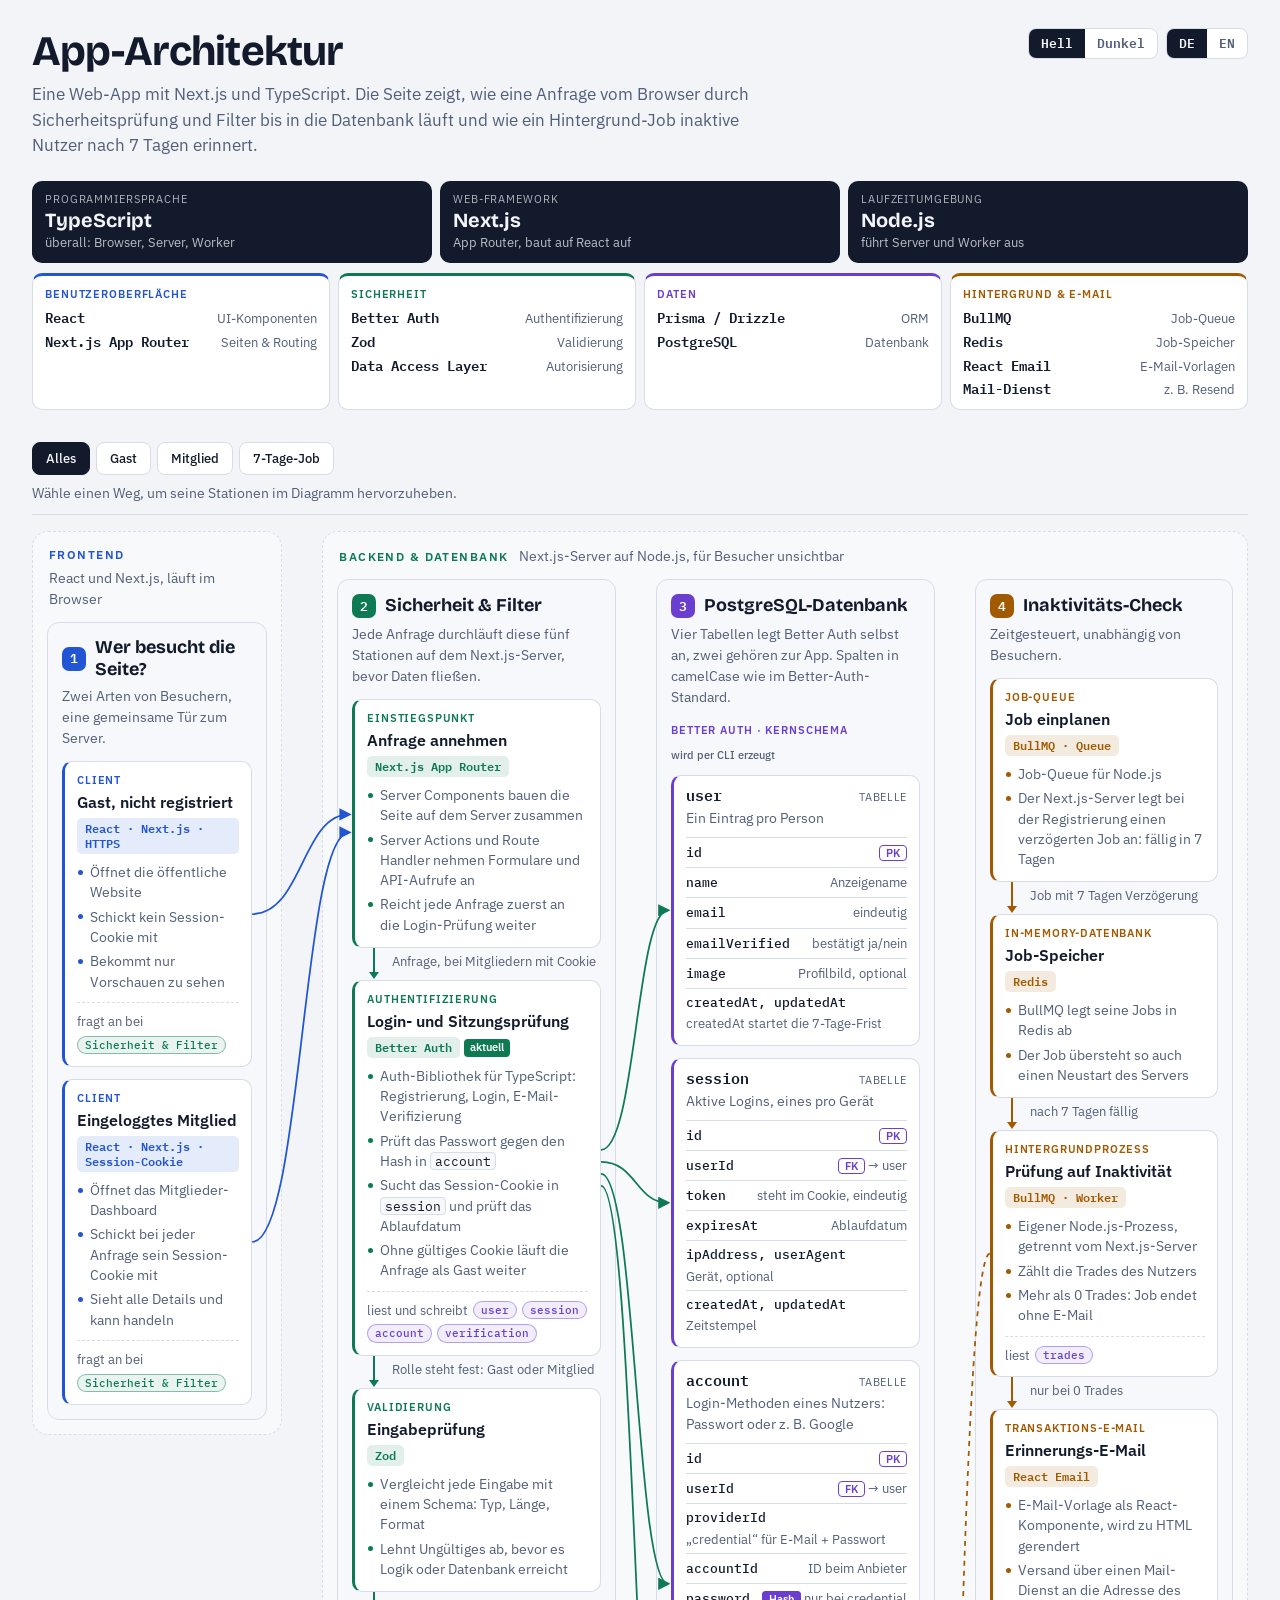
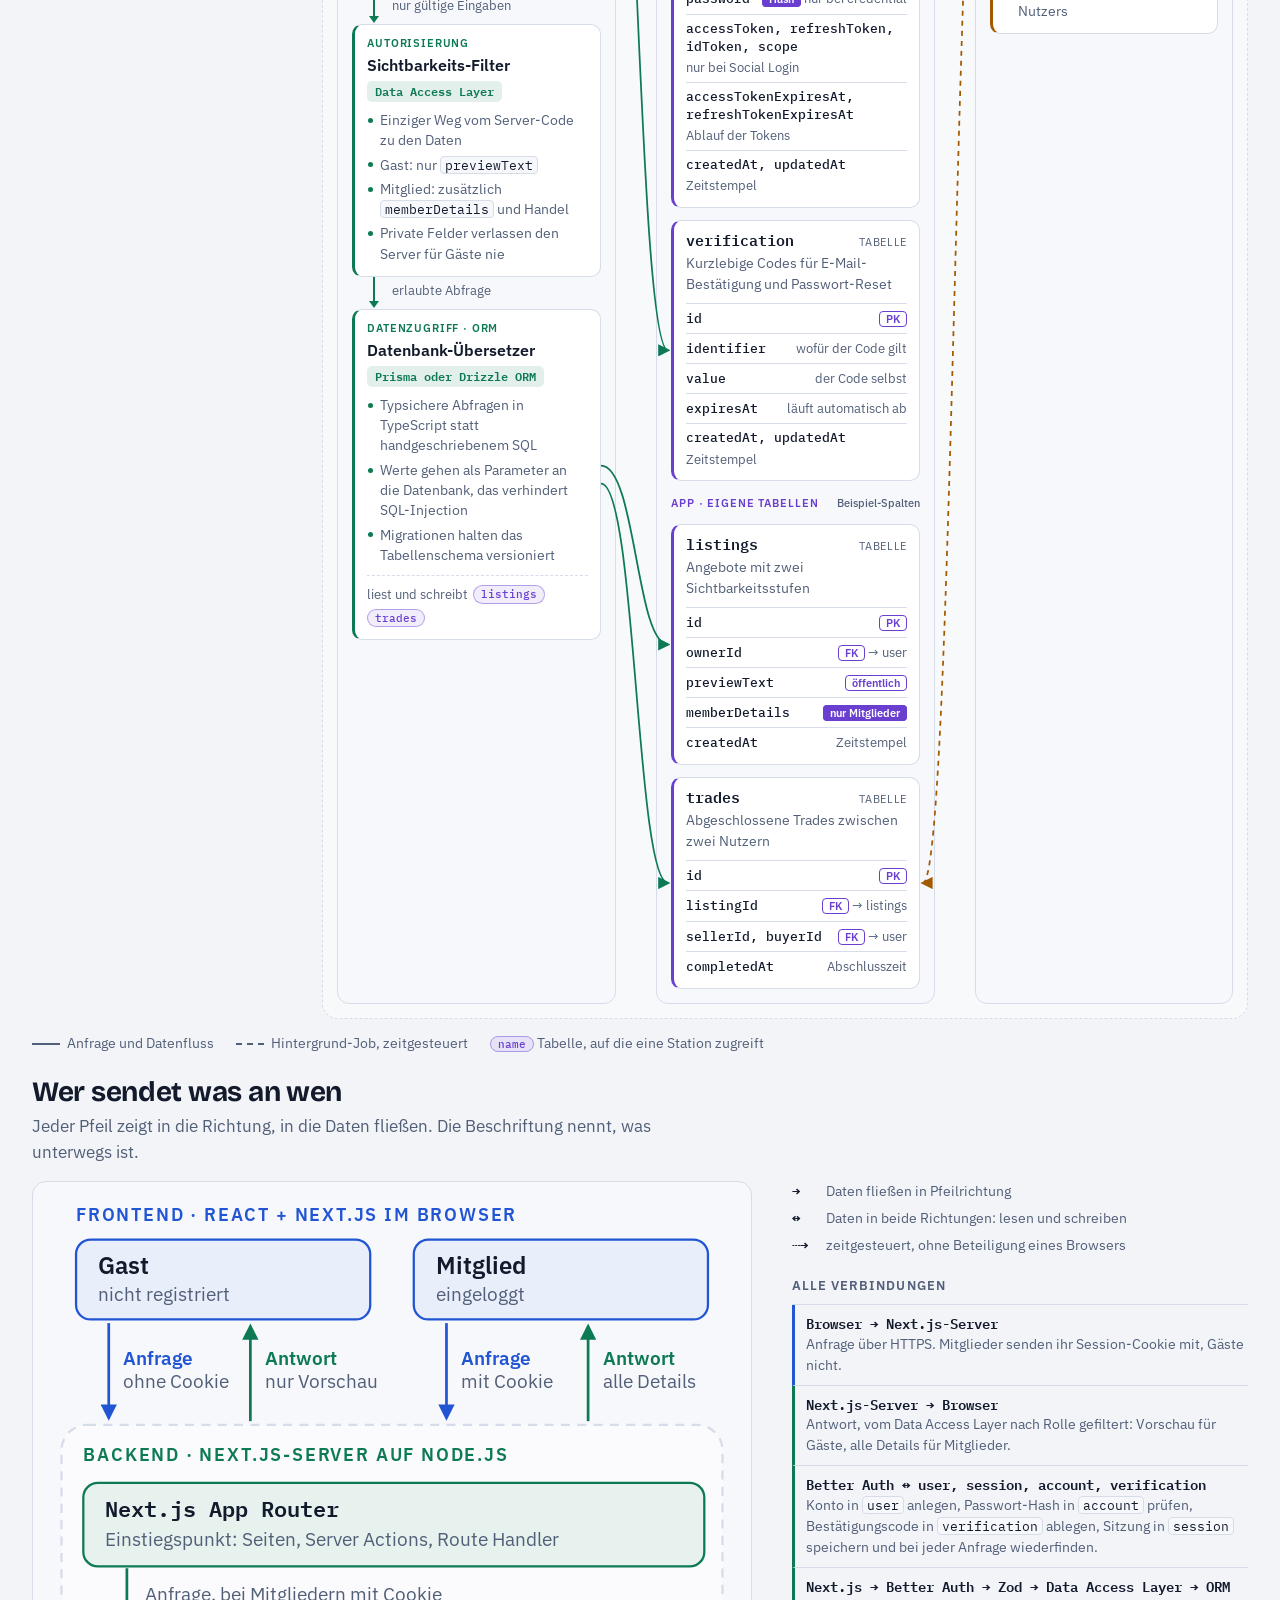
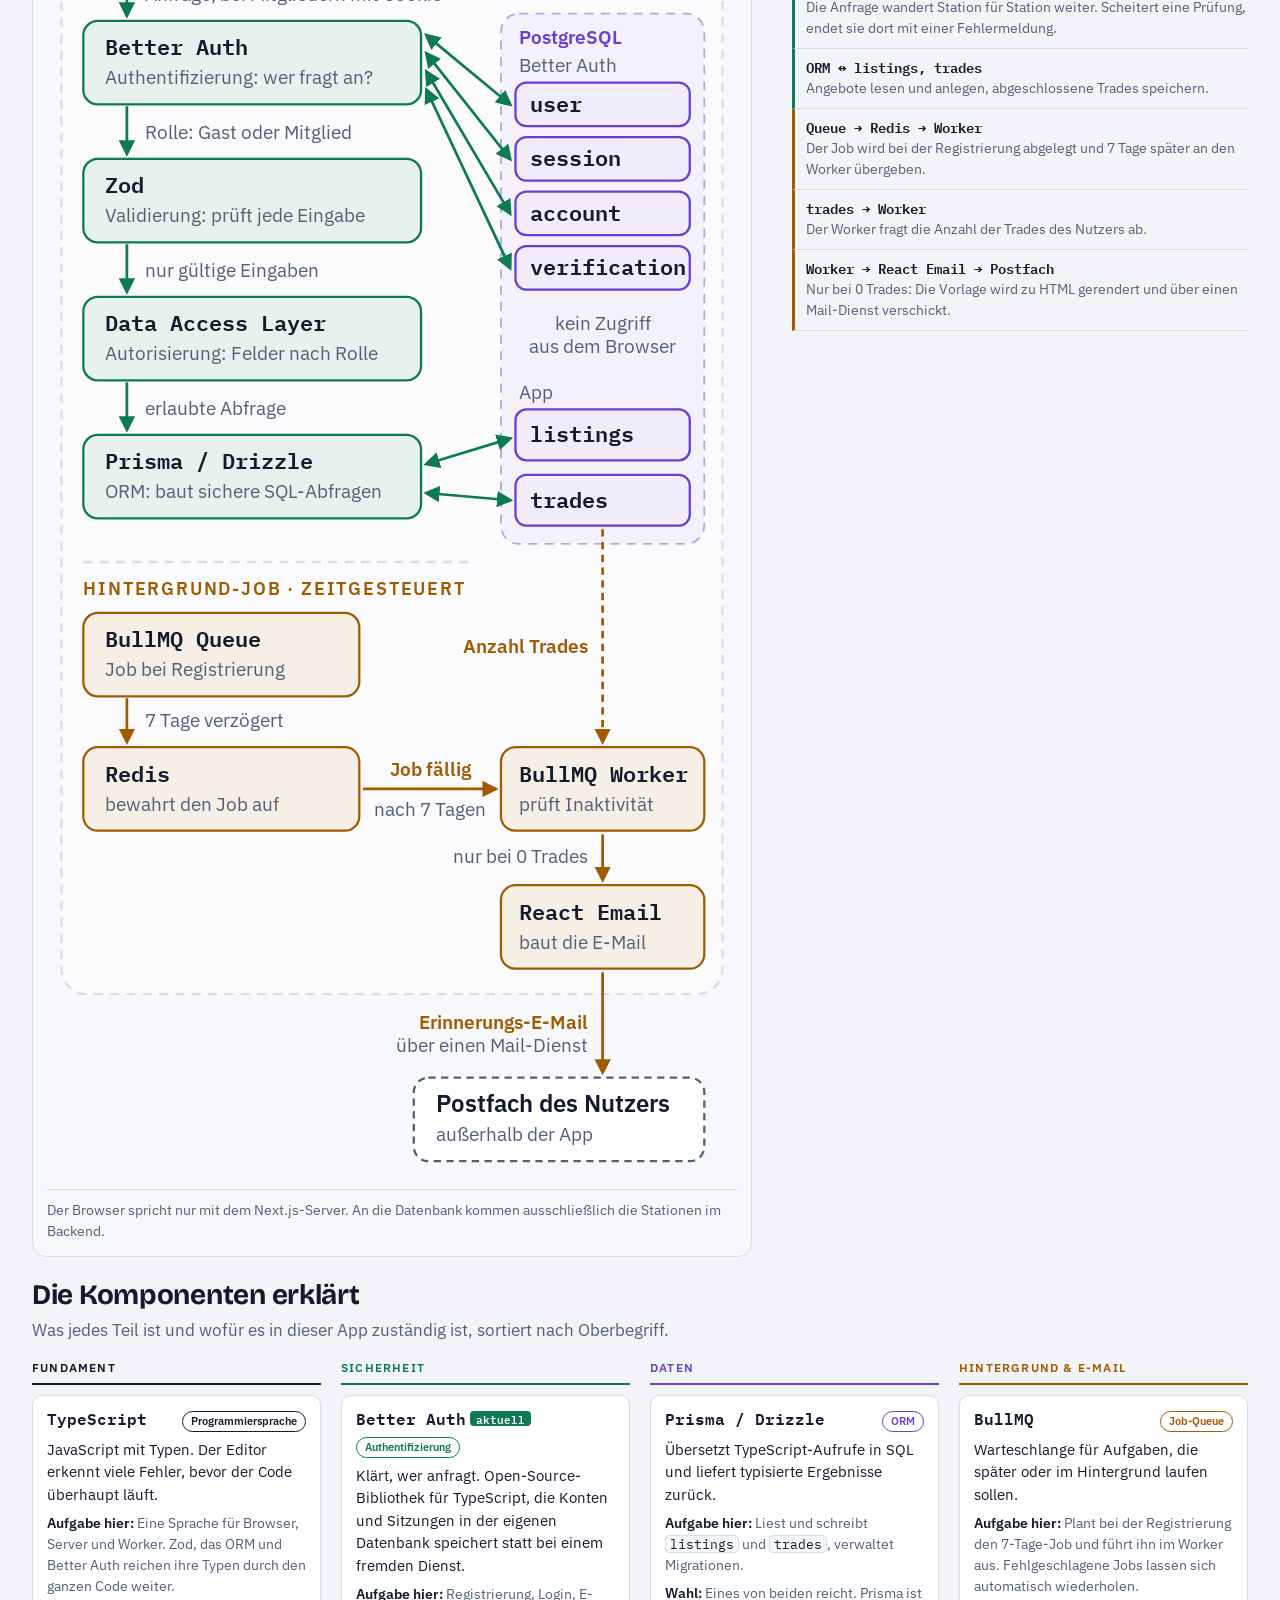
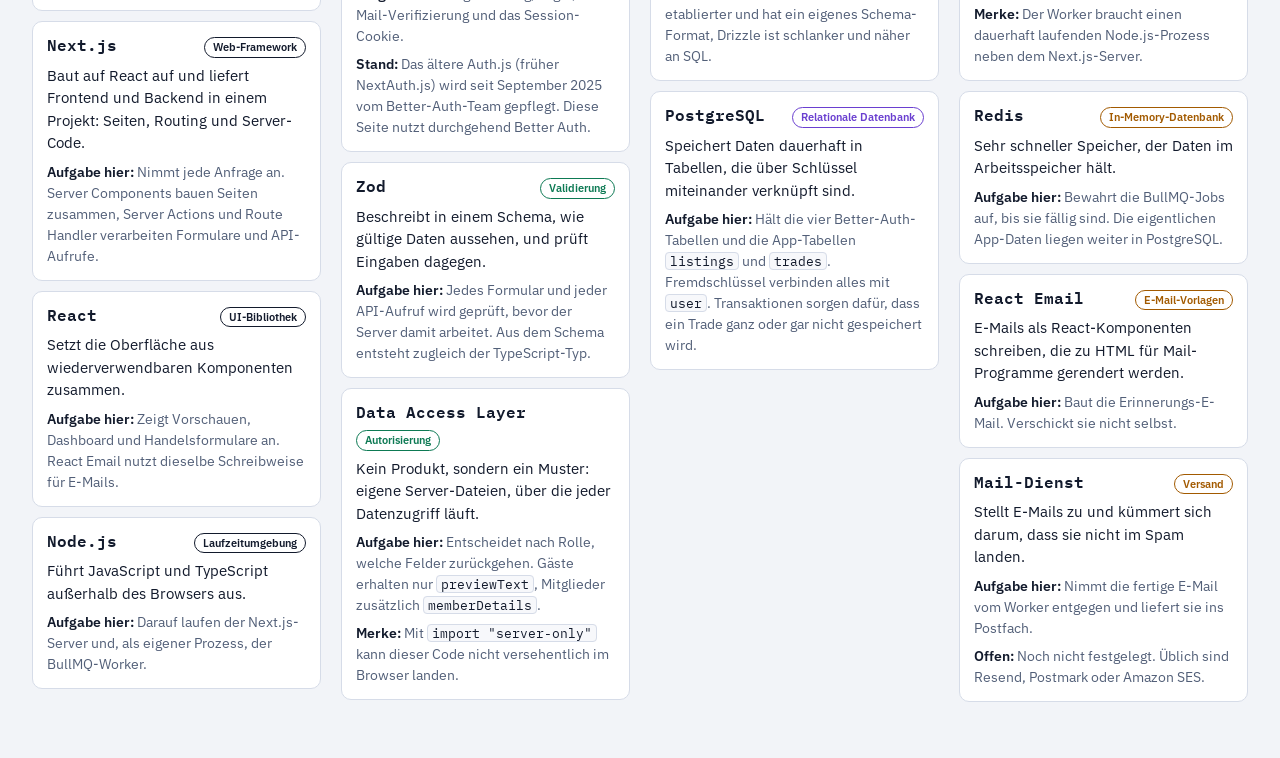
==== Praesentation/index.html @ 428071bf "chore(praesentation): rename folder Präsentation → Praesentation (ASCII path), update references Co-" ====
<!DOCTYPE html>
<html lang="de">
<head>
<meta charset="utf-8">
<meta name="viewport" content="width=device-width, initial-scale=1">
<title>App-Architektur – Frontend, Backend &amp; Datenbank</title>
<link rel="preconnect" href="https://fonts.googleapis.com">
<link href="https://fonts.googleapis.com/css2?family=Bricolage+Grotesque:opsz,wght@12..96,600..800&amp;family=IBM+Plex+Mono:wght@400;500;600&amp;family=IBM+Plex+Sans:wght@400;500;600&amp;display=swap" rel="stylesheet">
<link rel="stylesheet" href="style.css">
<script>try{var t=localStorage.getItem("arch-theme");if(t==="light"||t==="dark")document.documentElement.setAttribute("data-theme",t)}catch(e){}</script>
</head>
<body>
<div class="page">

<header>
  <div class="tools">
    <div class="seg-sm theme" role="group" aria-label="Farbschema"><button type="button" data-t="light" aria-pressed="false">Hell</button><button type="button" data-t="dark" aria-pressed="false">Dunkel</button></div>
    <div class="seg-sm lang" role="group" aria-label="Sprache / Language"><button type="button" id="l-de" data-l="de" aria-pressed="true">DE</button><button type="button" id="l-en" data-l="en" aria-pressed="false">EN</button></div>
  </div>
  <h1>App-Architektur</h1>
  <p>Eine Web-App mit Next.js und TypeScript. Die Seite zeigt, wie eine Anfrage vom Browser durch Sicherheitsprüfung und Filter bis in die Datenbank läuft und wie ein Hintergrund-Job inaktive Nutzer nach 7 Tagen erinnert.</p>
</header>

<div class="stackbar">
<div class="base" aria-label="Fundament">
  <div class="base-item"><span>Programmiersprache</span><b>TypeScript</b><em>überall: Browser, Server, Worker</em></div>
  <div class="base-item"><span>Web-Framework</span><b>Next.js</b><em>App Router, baut auf React auf</em></div>
  <div class="base-item"><span>Laufzeitumgebung</span><b>Node.js</b><em>führt Server und Worker aus</em></div>
</div>

<div class="groups" aria-label="Tech-Stack nach Oberbegriffen">
  <div class="grp" style="--c:var(--s1)"><h4>Benutzeroberfläche</h4><ul><li><b>React</b><span>UI-Komponenten</span></li><li><b>Next.js App Router</b><span>Seiten &amp; Routing</span></li></ul></div>
  <div class="grp" style="--c:var(--s2)"><h4>Sicherheit</h4><ul><li><b>Better Auth</b><span>Authentifizierung</span></li><li><b>Zod</b><span>Validierung</span></li><li><b>Data Access Layer</b><span>Autorisierung</span></li></ul></div>
  <div class="grp" style="--c:var(--s3)"><h4>Daten</h4><ul><li><b>Prisma / Drizzle</b><span>ORM</span></li><li><b>PostgreSQL</b><span>Datenbank</span></li></ul></div>
  <div class="grp" style="--c:var(--s4)"><h4>Hintergrund &amp; E-Mail</h4><ul><li><b>BullMQ</b><span>Job-Queue</span></li><li><b>Redis</b><span>Job-Speicher</span></li><li><b>React Email</b><span>E-Mail-Vorlagen</span></li><li><b>Mail-Dienst</b><span>z.&nbsp;B. Resend</span></li></ul></div>
</div>
</div>

<section>
  <div class="pathbar">
    <div class="seg" role="group" aria-label="Weg im Diagramm hervorheben">
      <button type="button" id="p-all" data-p="" aria-pressed="true">Alles</button>
      <button type="button" id="p-guest" data-p="guest" aria-pressed="false">Gast</button>
      <button type="button" id="p-member" data-p="member" aria-pressed="false">Mitglied</button>
      <button type="button" id="p-job" data-p="job" aria-pressed="false">7-Tage-Job</button>
    </div>
    <p class="caption" id="caption" aria-live="polite">Wähle einen Weg, um seine Stationen im Diagramm hervorzuheben.</p>
  </div>

  <div class="wrap" id="wrap">
    <svg id="wires" aria-hidden="true">
      <defs>
        <marker id="m1" viewBox="0 0 10 10" refX="8" refY="5" markerWidth="7" markerHeight="7" orient="auto"><path d="M0,0 L10,5 L0,10 z" style="fill:var(--s1)"/></marker>
        <marker id="m2" viewBox="0 0 10 10" refX="8" refY="5" markerWidth="7" markerHeight="7" orient="auto"><path d="M0,0 L10,5 L0,10 z" style="fill:var(--s2)"/></marker>
        <marker id="m4" viewBox="0 0 10 10" refX="8" refY="5" markerWidth="7" markerHeight="7" orient="auto"><path d="M0,0 L10,5 L0,10 z" style="fill:var(--s4)"/></marker>
      </defs>
    </svg>

    <div class="layers">
      <!-- FRONTEND -->
      <section class="layer">
        <div class="layer-title"><b style="color:var(--s1)">Frontend</b><span>React und Next.js, läuft im Browser</span></div>
        <div class="col" style="--c:var(--s1)">
          <h2><span class="num">1</span>Wer besucht die Seite?</h2>
          <p class="col-sub">Zwei Arten von Besuchern, eine gemeinsame Tür zum Server.</p>
          <div class="alt">
            <article class="node" id="guest" data-paths="guest">
              <span class="kat">Client</span>
              <div class="node-head"><span class="step"></span><h3>Gast, nicht registriert</h3></div>
              <span class="tech">React · Next.js · HTTPS</span>
              <ul>
                <li>Öffnet die öffentliche Website</li>
                <li>Schickt kein Session-Cookie mit</li>
                <li>Bekommt nur Vorschauen zu sehen</li>
              </ul>
              <div class="io">fragt an bei <span class="chip to2">Sicherheit &amp; Filter</span></div>
            </article>
            <article class="node" id="member" data-paths="member">
              <span class="kat">Client</span>
              <div class="node-head"><span class="step"></span><h3>Eingeloggtes Mitglied</h3></div>
              <span class="tech">React · Next.js · Session-Cookie</span>
              <ul>
                <li>Öffnet das Mitglieder-Dashboard</li>
                <li>Schickt bei jeder Anfrage sein Session-Cookie mit</li>
                <li>Sieht alle Details und kann handeln</li>
              </ul>
              <div class="io">fragt an bei <span class="chip to2">Sicherheit &amp; Filter</span></div>
            </article>
          </div>
        </div>
      </section>

      <div class="hop stage-hop" style="--c:var(--s1)" data-paths="guest member">HTTPS-Anfrage an den Next.js-Server. Mitglieder senden ihr Session-Cookie mit.</div>

      <!-- BACKEND -->
      <section class="layer">
        <div class="layer-title"><b style="color:var(--s2)">Backend &amp; Datenbank</b><span>Next.js-Server auf Node.js, für Besucher unsichtbar</span></div>
        <div class="be-cols">

          <div class="col" style="--c:var(--s2)">
            <h2><span class="num">2</span>Sicherheit &amp; Filter</h2>
            <p class="col-sub">Jede Anfrage durchläuft diese fünf Stationen auf dem Next.js-Server, bevor Daten fließen.</p>
            <div class="seq">
              <article class="node" id="next" data-paths="guest member">
                <span class="kat">Einstiegspunkt</span>
                <div class="node-head"><span class="step"></span><h3>Anfrage annehmen</h3></div>
                <span class="tech">Next.js App Router</span>
                <ul>
                  <li>Server Components bauen die Seite auf dem Server zusammen</li>
                  <li>Server Actions und Route Handler nehmen Formulare und API-Aufrufe an</li>
                  <li>Reicht jede Anfrage zuerst an die Login-Prüfung weiter</li>
                </ul>
              </article>
              <div class="hop" data-paths="guest member">Anfrage, bei Mitgliedern mit Cookie</div>
              <article class="node" id="auth" data-paths="guest member">
                <span class="kat">Authentifizierung</span>
                <div class="node-head"><span class="step"></span><h3>Login- und Sitzungsprüfung</h3></div>
                <span class="tech">Better Auth</span><span class="badge-now">aktuell</span>
                <ul>
                  <li>Auth-Bibliothek für TypeScript: Registrierung, Login, E-Mail-Verifizierung</li>
                  <li>Prüft das Passwort gegen den Hash in <code>account</code></li>
                  <li>Sucht das Session-Cookie in <code>session</code> und prüft das Ablaufdatum</li>
                  <li>Ohne gültiges Cookie läuft die Anfrage als Gast weiter</li>
                </ul>
                <div class="io">liest und schreibt <span class="chip to3">user</span><span class="chip to3">session</span><span class="chip to3">account</span><span class="chip to3">verification</span></div>
              </article>
              <div class="hop" data-paths="guest member">Rolle steht fest: Gast oder Mitglied</div>
              <article class="node" id="zod" data-paths="guest member">
                <span class="kat">Validierung</span>
                <div class="node-head"><span class="step"></span><h3>Eingabeprüfung</h3></div>
                <span class="tech">Zod</span>
                <ul>
                  <li>Vergleicht jede Eingabe mit einem Schema: Typ, Länge, Format</li>
                  <li>Lehnt Ungültiges ab, bevor es Logik oder Datenbank erreicht</li>
                </ul>
              </article>
              <div class="hop" data-paths="guest member">nur gültige Eingaben</div>
              <article class="node" id="dal" data-paths="guest member">
                <span class="kat">Autorisierung</span>
                <div class="node-head"><span class="step"></span><h3>Sichtbarkeits-Filter</h3></div>
                <span class="tech">Data Access Layer</span>
                <ul>
                  <li>Einziger Weg vom Server-Code zu den Daten</li>
                  <li>Gast: nur <code>previewText</code></li>
                  <li>Mitglied: zusätzlich <code>memberDetails</code> und Handel</li>
                  <li>Private Felder verlassen den Server für Gäste nie</li>
                </ul>
              </article>
              <div class="hop" data-paths="guest member">erlaubte Abfrage</div>
              <article class="node" id="orm" data-paths="guest member">
                <span class="kat">Datenzugriff · ORM</span>
                <div class="node-head"><span class="step"></span><h3>Datenbank-Übersetzer</h3></div>
                <span class="tech">Prisma oder Drizzle ORM</span>
                <ul>
                  <li>Typsichere Abfragen in TypeScript statt handgeschriebenem SQL</li>
                  <li>Werte gehen als Parameter an die Datenbank, das verhindert SQL-Injection</li>
                  <li>Migrationen halten das Tabellenschema versioniert</li>
                </ul>
                <div class="io">liest und schreibt <span class="chip to3">listings</span><span class="chip to3">trades</span></div>
              </article>
            </div>
          </div>

          <div class="hop stage-hop" style="--c:var(--s2)" data-paths="guest member">SQL-Abfragen an die Datenbank</div>

          <div class="col" style="--c:var(--s3)">
            <h2><span class="num">3</span>PostgreSQL-Datenbank</h2>
            <p class="col-sub">Vier Tabellen legt Better Auth selbst an, zwei gehören zur App. Spalten in camelCase wie im Better-Auth-Standard.</p>
            <div class="alt">
              <p class="tgrp">Better Auth · Kernschema <span>wird per CLI erzeugt</span></p>
              <article class="node tbl" id="t-users" data-paths="member">
                <div class="tbl-head"><h3>user</h3><span class="kind">Tabelle</span></div>
                <p class="tbl-desc">Ein Eintrag pro Person</p>
                <dl class="cols">
                  <div><dt>id</dt><dd><span class="tag">PK</span></dd></div>
                  <div><dt>name</dt><dd>Anzeigename</dd></div>
                  <div><dt>email</dt><dd>eindeutig</dd></div>
                  <div><dt>emailVerified</dt><dd>bestätigt ja/nein</dd></div>
                  <div><dt>image</dt><dd>Profilbild, optional</dd></div>
                  <div><dt>createdAt, updatedAt</dt><dd>createdAt startet die 7-Tage-Frist</dd></div>
                </dl>
              </article>
              <article class="node tbl" id="t-sessions" data-paths="member">
                <div class="tbl-head"><h3>session</h3><span class="kind">Tabelle</span></div>
                <p class="tbl-desc">Aktive Logins, eines pro Gerät</p>
                <dl class="cols">
                  <div><dt>id</dt><dd><span class="tag">PK</span></dd></div>
                  <div><dt>userId</dt><dd><span class="tag">FK</span> → user</dd></div>
                  <div><dt>token</dt><dd>steht im Cookie, eindeutig</dd></div>
                  <div><dt>expiresAt</dt><dd>Ablaufdatum</dd></div>
                  <div><dt>ipAddress, userAgent</dt><dd>Gerät, optional</dd></div>
                  <div><dt>createdAt, updatedAt</dt><dd>Zeitstempel</dd></div>
                </dl>
              </article>
              <article class="node tbl" id="t-account" data-paths="member">
                <div class="tbl-head"><h3>account</h3><span class="kind">Tabelle</span></div>
                <p class="tbl-desc">Login-Methoden eines Nutzers: Passwort oder z.&nbsp;B. Google</p>
                <dl class="cols">
                  <div><dt>id</dt><dd><span class="tag">PK</span></dd></div>
                  <div><dt>userId</dt><dd><span class="tag">FK</span> → user</dd></div>
                  <div><dt>providerId</dt><dd>„credential“ für E-Mail + Passwort</dd></div>
                  <div><dt>accountId</dt><dd>ID beim Anbieter</dd></div>
                  <div><dt>password</dt><dd><span class="tag priv">Hash</span> nur bei credential</dd></div>
                  <div><dt>accessToken, refreshToken, idToken, scope</dt><dd>nur bei Social Login</dd></div>
                  <div><dt>accessTokenExpiresAt, refreshTokenExpiresAt</dt><dd>Ablauf der Tokens</dd></div>
                  <div><dt>createdAt, updatedAt</dt><dd>Zeitstempel</dd></div>
                </dl>
              </article>
              <article class="node tbl" id="t-verification" data-paths="member">
                <div class="tbl-head"><h3>verification</h3><span class="kind">Tabelle</span></div>
                <p class="tbl-desc">Kurzlebige Codes für E-Mail-Bestätigung und Passwort-Reset</p>
                <dl class="cols">
                  <div><dt>id</dt><dd><span class="tag">PK</span></dd></div>
                  <div><dt>identifier</dt><dd>wofür der Code gilt</dd></div>
                  <div><dt>value</dt><dd>der Code selbst</dd></div>
                  <div><dt>expiresAt</dt><dd>läuft automatisch ab</dd></div>
                  <div><dt>createdAt, updatedAt</dt><dd>Zeitstempel</dd></div>
                </dl>
              </article>

              <p class="tgrp">App · eigene Tabellen <span>Beispiel-Spalten</span></p>
              <article class="node tbl" id="t-listings" data-paths="guest member">
                <div class="tbl-head"><h3>listings</h3><span class="kind">Tabelle</span></div>
                <p class="tbl-desc">Angebote mit zwei Sichtbarkeitsstufen</p>
                <dl class="cols">
                  <div><dt>id</dt><dd><span class="tag">PK</span></dd></div>
                  <div><dt>ownerId</dt><dd><span class="tag">FK</span> → user</dd></div>
                  <div><dt>previewText</dt><dd><span class="tag">öffentlich</span></dd></div>
                  <div><dt>memberDetails</dt><dd><span class="tag priv">nur Mitglieder</span></dd></div>
                  <div><dt>createdAt</dt><dd>Zeitstempel</dd></div>
                </dl>
              </article>
              <article class="node tbl" id="t-trades" data-paths="member job">
                <div class="tbl-head"><h3>trades</h3><span class="kind">Tabelle</span></div>
                <p class="tbl-desc">Abgeschlossene Trades zwischen zwei Nutzern</p>
                <dl class="cols">
                  <div><dt>id</dt><dd><span class="tag">PK</span></dd></div>
                  <div><dt>listingId</dt><dd><span class="tag">FK</span> → listings</dd></div>
                  <div><dt>sellerId, buyerId</dt><dd><span class="tag">FK</span> → user</dd></div>
                  <div><dt>completedAt</dt><dd>Abschlusszeit</dd></div>
                </dl>
              </article>
            </div>
          </div>

          <div class="hop up stage-hop" style="--c:var(--s4)" data-paths="job">Der Worker zählt die Einträge in trades. Er läuft im Hintergrund, ohne Browser.</div>

          <div class="col" style="--c:var(--s4)">
            <h2><span class="num">4</span>Inaktivitäts-Check</h2>
            <p class="col-sub">Zeitgesteuert, unabhängig von Besuchern.</p>
            <div class="seq">
              <article class="node" id="queue" data-paths="job">
                <span class="kat">Job-Queue</span>
                <div class="node-head"><span class="step"></span><h3>Job einplanen</h3></div>
                <span class="tech">BullMQ · Queue</span>
                <ul>
                  <li>Job-Queue für Node.js</li>
                  <li>Der Next.js-Server legt bei der Registrierung einen verzögerten Job an: fällig in 7 Tagen</li>
                </ul>
              </article>
              <div class="hop" data-paths="job">Job mit 7 Tagen Verzögerung</div>
              <article class="node" id="redis" data-paths="job">
                <span class="kat">In-Memory-Datenbank</span>
                <div class="node-head"><span class="step"></span><h3>Job-Speicher</h3></div>
                <span class="tech">Redis</span>
                <ul>
                  <li>BullMQ legt seine Jobs in Redis ab</li>
                  <li>Der Job übersteht so auch einen Neustart des Servers</li>
                </ul>
              </article>
              <div class="hop" data-paths="job">nach 7 Tagen fällig</div>
              <article class="node" id="worker" data-paths="job">
                <span class="kat">Hintergrundprozess</span>
                <div class="node-head"><span class="step"></span><h3>Prüfung auf Inaktivität</h3></div>
                <span class="tech">BullMQ · Worker</span>
                <ul>
                  <li>Eigener Node.js-Prozess, getrennt vom Next.js-Server</li>
                  <li>Zählt die Trades des Nutzers</li>
                  <li>Mehr als 0 Trades: Job endet ohne E-Mail</li>
                </ul>
                <div class="io">liest <span class="chip to3">trades</span></div>
              </article>
              <div class="hop" data-paths="job">nur bei 0 Trades</div>
              <article class="node" id="mail" data-paths="job">
                <span class="kat">Transaktions-E-Mail</span>
                <div class="node-head"><span class="step"></span><h3>Erinnerungs-E-Mail</h3></div>
                <span class="tech">React Email</span>
                <ul>
                  <li>E-Mail-Vorlage als React-Komponente, wird zu HTML gerendert</li>
                  <li>Versand über einen Mail-Dienst an die Adresse des Nutzers</li>
                </ul>
              </article>
            </div>
          </div>

        </div>
      </section>
    </div>
  </div>

  <div class="legend">
    <span class="wide"><i></i>Anfrage und Datenfluss</span>
    <span class="wide"><i class="d"></i>Hintergrund-Job, zeitgesteuert</span>
    <span><span class="chip to3">name</span> Tabelle, auf die eine Station zugreift</span>
  </div>
</section>

<section>
  <h2 class="sec-title">Wer sendet was an wen</h2>
  <p class="sec-lead">Jeder Pfeil zeigt in die Richtung, in die Daten fließen. Die Beschriftung nennt, was unterwegs ist.</p>

  <div class="connect">
    <figure class="fig">
      <svg viewBox="0 0 380 872" role="img" aria-label="Verbindungen zwischen Browser, dem Next.js-Server mit seinen Stationen, der PostgreSQL-Datenbank und dem Hintergrund-Job. Der Browser spricht nur mit dem Server, nie direkt mit der Datenbank.">
        <defs>
          <marker id="e1" viewBox="0 0 10 10" refX="8" refY="5" markerWidth="6" markerHeight="6" orient="auto-start-reverse"><path d="M0,0 L10,5 L0,10 z" class="f1"/></marker>
          <marker id="e2" viewBox="0 0 10 10" refX="8" refY="5" markerWidth="6" markerHeight="6" orient="auto-start-reverse"><path d="M0,0 L10,5 L0,10 z" class="f2"/></marker>
          <marker id="e4" viewBox="0 0 10 10" refX="8" refY="5" markerWidth="6" markerHeight="6" orient="auto-start-reverse"><path d="M0,0 L10,5 L0,10 z" class="f4"/></marker>
        </defs>

        <!-- Frontend -->
        <text class="g-layer f1" x="16" y="14">FRONTEND · REACT + NEXT.JS IM BROWSER</text>
        <rect class="g-box k1" x="16" y="24" width="162" height="44" rx="8"/>
        <text class="g-title" x="28" y="43">Gast</text>
        <text class="g-sub" x="28" y="58">nicht registriert</text>
        <rect class="g-box k1" x="202" y="24" width="162" height="44" rx="8"/>
        <text class="g-title" x="214" y="43">Mitglied</text>
        <text class="g-sub" x="214" y="58">eingeloggt</text>

        <!-- Browser <-> Server -->
        <line class="a a1" x1="34" y1="70" x2="34" y2="122" marker-end="url(#e1)"/>
        <text class="g-lab f1" x="42" y="93">Anfrage</text>
        <text class="g-sub" x="42" y="106">ohne Cookie</text>
        <line class="a a2" x1="112" y1="124" x2="112" y2="72" marker-end="url(#e2)"/>
        <text class="g-lab f2" x="120" y="93">Antwort</text>
        <text class="g-sub" x="120" y="106">nur Vorschau</text>
        <line class="a a1" x1="220" y1="70" x2="220" y2="122" marker-end="url(#e1)"/>
        <text class="g-lab f1" x="228" y="93">Anfrage</text>
        <text class="g-sub" x="228" y="106">mit Cookie</text>
        <line class="a a2" x1="298" y1="124" x2="298" y2="72" marker-end="url(#e2)"/>
        <text class="g-lab f2" x="306" y="93">Antwort</text>
        <text class="g-sub" x="306" y="106">alle Details</text>

        <!-- Backend-Rahmen -->
        <rect class="g-frame" x="8" y="126" width="364" height="644" rx="14"/>
        <text class="g-layer f2" x="20" y="146">BACKEND · NEXT.JS-SERVER AUF NODE.JS</text>

        <!-- Einstiegspunkt -->
        <rect class="g-box k2" x="20" y="158" width="342" height="46" rx="8"/>
        <text class="g-name" x="32" y="177">Next.js App Router</text>
        <text class="g-sub" x="32" y="193">Einstiegspunkt: Seiten, Server Actions, Route Handler</text>
        <line class="a a2" x1="44" y1="205" x2="44" y2="231" marker-end="url(#e2)"/>
        <text class="g-sub" x="54" y="223">Anfrage, bei Mitgliedern mit Cookie</text>

        <g transform="translate(0,76)">

        <!-- Datenbank -->
        <rect class="g-db" x="250" y="154" width="112" height="292" rx="10"/>
        <text class="g-lab f3" x="260" y="171">PostgreSQL</text>
        <text class="g-sub" x="260" y="186">Better Auth</text>
        <rect class="g-box k3" x="258" y="192" width="96" height="24" rx="6"/>
        <text class="g-name" x="266" y="208">user</text>
        <rect class="g-box k3" x="258" y="222" width="96" height="24" rx="6"/>
        <text class="g-name" x="266" y="238">session</text>
        <rect class="g-box k3" x="258" y="252" width="96" height="24" rx="6"/>
        <text class="g-name" x="266" y="268">account</text>
        <rect class="g-box k3" x="258" y="282" width="96" height="24" rx="6"/>
        <text class="g-name" x="266" y="298">verification</text>
        <text class="g-sub" x="306" y="328" text-anchor="middle">kein Zugriff</text>
        <text class="g-sub" x="306" y="341" text-anchor="middle">aus dem Browser</text>
        <text class="g-sub" x="260" y="366">App</text>
        <rect class="g-box k3" x="258" y="372" width="96" height="28" rx="6"/>
        <text class="g-name" x="266" y="390">listings</text>
        <rect class="g-box k3" x="258" y="408" width="96" height="28" rx="6"/>
        <text class="g-name" x="266" y="426">trades</text>

        <!-- Better Auth <-> eigene Tabellen -->
        <line class="a a2" x1="209" y1="166" x2="255" y2="204" marker-start="url(#e2)" marker-end="url(#e2)"/>
        <line class="a a2" x1="209" y1="176" x2="255" y2="234" marker-start="url(#e2)" marker-end="url(#e2)"/>
        <line class="a a2" x1="209" y1="186" x2="255" y2="264" marker-start="url(#e2)" marker-end="url(#e2)"/>
        <line class="a a2" x1="209" y1="196" x2="255" y2="294" marker-start="url(#e2)" marker-end="url(#e2)"/>

        <!-- Vier Stationen -->
        <rect class="g-box k2" x="20" y="158" width="186" height="46" rx="8"/>
        <text class="g-name" x="32" y="177">Better Auth</text>
        <text class="g-sub" x="32" y="193">Authentifizierung: wer fragt an?</text>
        <line class="a a2" x1="44" y1="205" x2="44" y2="231" marker-end="url(#e2)"/>
        <text class="g-sub" x="54" y="223">Rolle: Gast oder Mitglied</text>

        <rect class="g-box k2" x="20" y="234" width="186" height="46" rx="8"/>
        <text class="g-name" x="32" y="253">Zod</text>
        <text class="g-sub" x="32" y="269">Validierung: prüft jede Eingabe</text>
        <line class="a a2" x1="44" y1="281" x2="44" y2="307" marker-end="url(#e2)"/>
        <text class="g-sub" x="54" y="299">nur gültige Eingaben</text>

        <rect class="g-box k2" x="20" y="310" width="186" height="46" rx="8"/>
        <text class="g-name" x="32" y="329">Data Access Layer</text>
        <text class="g-sub" x="32" y="345">Autorisierung: Felder nach Rolle</text>
        <line class="a a2" x1="44" y1="357" x2="44" y2="383" marker-end="url(#e2)"/>
        <text class="g-sub" x="54" y="375">erlaubte Abfrage</text>

        <rect class="g-box k2" x="20" y="386" width="186" height="46" rx="8"/>
        <text class="g-name" x="32" y="405">Prisma / Drizzle</text>
        <text class="g-sub" x="32" y="421">ORM: baut sichere SQL-Abfragen</text>

        <!-- Server <-> Datenbank -->
        <line class="a a2" x1="209" y1="402" x2="255" y2="388" marker-start="url(#e2)" marker-end="url(#e2)"/>
        <line class="a a2" x1="209" y1="418" x2="255" y2="422" marker-start="url(#e2)" marker-end="url(#e2)"/>

        <!-- Hintergrund-Job -->
        <line class="g-div" x1="20" y1="456" x2="236" y2="456"/>
        <text class="g-layer f4" x="20" y="474">HINTERGRUND-JOB · ZEITGESTEUERT</text>

        <rect class="g-box k4" x="20" y="484" width="152" height="46" rx="8"/>
        <text class="g-name" x="32" y="503">BullMQ Queue</text>
        <text class="g-sub" x="32" y="519">Job bei Registrierung</text>
        <line class="a a4" x1="44" y1="531" x2="44" y2="555" marker-end="url(#e4)"/>
        <text class="g-sub" x="54" y="547">7 Tage verzögert</text>

        <rect class="g-box k4" x="20" y="558" width="152" height="46" rx="8"/>
        <text class="g-name" x="32" y="577">Redis</text>
        <text class="g-sub" x="32" y="593">bewahrt den Job auf</text>

        <line class="a a4" x1="174" y1="581" x2="247" y2="581" marker-end="url(#e4)"/>
        <text class="g-lab f4" x="211" y="574" text-anchor="middle">Job fällig</text>
        <text class="g-sub" x="211" y="596" text-anchor="middle">nach 7 Tagen</text>

        <rect class="g-box k4" x="250" y="558" width="112" height="46" rx="8"/>
        <text class="g-name" x="260" y="577">BullMQ Worker</text>
        <text class="g-sub" x="260" y="593">prüft Inaktivität</text>

        <line class="a a4" x1="306" y1="438" x2="306" y2="555" stroke-dasharray="4 3" marker-end="url(#e4)"/>
        <text class="g-lab f4" x="298" y="506" text-anchor="end">Anzahl Trades</text>

        <line class="a a4" x1="306" y1="606" x2="306" y2="631" marker-end="url(#e4)"/>
        <text class="g-sub" x="298" y="622" text-anchor="end">nur bei 0 Trades</text>

        <rect class="g-box k4" x="250" y="634" width="112" height="46" rx="8"/>
        <text class="g-name" x="260" y="653">React Email</text>
        <text class="g-sub" x="260" y="669">baut die E-Mail</text>

        <line class="a a4" x1="306" y1="682" x2="306" y2="737" marker-end="url(#e4)"/>
        <text class="g-lab f4" x="298" y="713" text-anchor="end">Erinnerungs-E-Mail</text>
        <text class="g-sub" x="298" y="726" text-anchor="end">über einen Mail-Dienst</text>

        <!-- Außerhalb -->
        <rect class="g-box k0" x="202" y="740" width="160" height="46" rx="8"/>
        <text class="g-title" x="214" y="759">Postfach des Nutzers</text>
        <text class="g-sub" x="214" y="775">außerhalb der App</text>
        </g>
      </svg>
      <figcaption>Der Browser spricht nur mit dem Next.js-Server. An die Datenbank kommen ausschließlich die Stationen im Backend.</figcaption>
    </figure>

    <div class="links">
      <ul class="key">
        <li><b>→</b>Daten fließen in Pfeilrichtung</li>
        <li><b>↔</b>Daten in beide Richtungen: lesen und schreiben</li>
        <li><b>┄→</b>zeitgesteuert, ohne Beteiligung eines Browsers</li>
      </ul>
      <h3>Alle Verbindungen</h3>
      <dl>
        <div style="--c:var(--s1)"><dt>Browser → Next.js-Server</dt><dd>Anfrage über HTTPS. Mitglieder senden ihr Session-Cookie mit, Gäste nicht.</dd></div>
        <div style="--c:var(--s2)"><dt>Next.js-Server → Browser</dt><dd>Antwort, vom Data Access Layer nach Rolle gefiltert: Vorschau für Gäste, alle Details für Mitglieder.</dd></div>
        <div style="--c:var(--s2)"><dt>Better Auth ↔ user, session, account, verification</dt><dd>Konto in <code>user</code> anlegen, Passwort-Hash in <code>account</code> prüfen, Bestätigungscode in <code>verification</code> ablegen, Sitzung in <code>session</code> speichern und bei jeder Anfrage wiederfinden.</dd></div>
        <div style="--c:var(--s2)"><dt>Next.js → Better Auth → Zod → Data Access Layer → ORM</dt><dd>Die Anfrage wandert Station für Station weiter. Scheitert eine Prüfung, endet sie dort mit einer Fehlermeldung.</dd></div>
        <div style="--c:var(--s2)"><dt>ORM ↔ listings, trades</dt><dd>Angebote lesen und anlegen, abgeschlossene Trades speichern.</dd></div>
        <div style="--c:var(--s4)"><dt>Queue → Redis → Worker</dt><dd>Der Job wird bei der Registrierung abgelegt und 7 Tage später an den Worker übergeben.</dd></div>
        <div style="--c:var(--s4)"><dt>trades → Worker</dt><dd>Der Worker fragt die Anzahl der Trades des Nutzers ab.</dd></div>
        <div style="--c:var(--s4)"><dt>Worker → React Email → Postfach</dt><dd>Nur bei 0 Trades: Die Vorlage wird zu HTML gerendert und über einen Mail-Dienst verschickt.</dd></div>
      </dl>
    </div>
  </div>
</section>

<section>
  <h2 class="sec-title">Die Komponenten erklärt</h2>
  <p class="sec-lead">Was jedes Teil ist und wofür es in dieser App zuständig ist, sortiert nach Oberbegriff.</p>

  <div class="gloss">
    <div class="gloss-grp" style="--c:var(--ink)">
      <h3>Fundament</h3>
      <div class="gloss-grid">
        <article class="card">
          <div class="card-head"><h4>TypeScript</h4><span class="role">Programmiersprache</span></div>
          <p>JavaScript mit Typen. Der Editor erkennt viele Fehler, bevor der Code überhaupt läuft.</p>
          <div class="row"><b>Aufgabe hier:</b> Eine Sprache für Browser, Server und Worker. Zod, das ORM und Better Auth reichen ihre Typen durch den ganzen Code weiter.</div>
        </article>
        <article class="card">
          <div class="card-head"><h4>Next.js</h4><span class="role">Web-Framework</span></div>
          <p>Baut auf React auf und liefert Frontend und Backend in einem Projekt: Seiten, Routing und Server-Code.</p>
          <div class="row"><b>Aufgabe hier:</b> Nimmt jede Anfrage an. Server Components bauen Seiten zusammen, Server Actions und Route Handler verarbeiten Formulare und API-Aufrufe.</div>
        </article>
        <article class="card">
          <div class="card-head"><h4>React</h4><span class="role">UI-Bibliothek</span></div>
          <p>Setzt die Oberfläche aus wiederverwendbaren Komponenten zusammen.</p>
          <div class="row"><b>Aufgabe hier:</b> Zeigt Vorschauen, Dashboard und Handelsformulare an. React Email nutzt dieselbe Schreibweise für E-Mails.</div>
        </article>
        <article class="card">
          <div class="card-head"><h4>Node.js</h4><span class="role">Laufzeitumgebung</span></div>
          <p>Führt JavaScript und TypeScript außerhalb des Browsers aus.</p>
          <div class="row"><b>Aufgabe hier:</b> Darauf laufen der Next.js-Server und, als eigener Prozess, der BullMQ-Worker.</div>
        </article>
      </div>
    </div>

    <div class="gloss-grp" style="--c:var(--s2)">
      <h3>Sicherheit</h3>
      <div class="gloss-grid">
        <article class="card">
          <div class="card-head"><h4>Better Auth<span class="badge-now">aktuell</span></h4><span class="role">Authentifizierung</span></div>
          <p>Klärt, wer anfragt. Open-Source-Bibliothek für TypeScript, die Konten und Sitzungen in der eigenen Datenbank speichert statt bei einem fremden Dienst.</p>
          <div class="row"><b>Aufgabe hier:</b> Registrierung, Login, E-Mail-Verifizierung und das Session-Cookie.</div>
          <div class="row"><b>Stand:</b> Das ältere Auth.js (früher NextAuth.js) wird seit September 2025 vom Better-Auth-Team gepflegt. Diese Seite nutzt durchgehend Better Auth.</div>
        </article>
        <article class="card">
          <div class="card-head"><h4>Zod</h4><span class="role">Validierung</span></div>
          <p>Beschreibt in einem Schema, wie gültige Daten aussehen, und prüft Eingaben dagegen.</p>
          <div class="row"><b>Aufgabe hier:</b> Jedes Formular und jeder API-Aufruf wird geprüft, bevor der Server damit arbeitet. Aus dem Schema entsteht zugleich der TypeScript-Typ.</div>
        </article>
        <article class="card">
          <div class="card-head"><h4>Data Access Layer</h4><span class="role">Autorisierung</span></div>
          <p>Kein Produkt, sondern ein Muster: eigene Server-Dateien, über die jeder Datenzugriff läuft.</p>
          <div class="row"><b>Aufgabe hier:</b> Entscheidet nach Rolle, welche Felder zurückgehen. Gäste erhalten nur <code>previewText</code>, Mitglieder zusätzlich <code>memberDetails</code>.</div>
          <div class="row"><b>Merke:</b> Mit <code>import "server-only"</code> kann dieser Code nicht versehentlich im Browser landen.</div>
        </article>
      </div>
    </div>

    <div class="gloss-grp" style="--c:var(--s3)">
      <h3>Daten</h3>
      <div class="gloss-grid">
        <article class="card">
          <div class="card-head"><h4>Prisma / Drizzle</h4><span class="role">ORM</span></div>
          <p>Übersetzt TypeScript-Aufrufe in SQL und liefert typisierte Ergebnisse zurück.</p>
          <div class="row"><b>Aufgabe hier:</b> Liest und schreibt <code>listings</code> und <code>trades</code>, verwaltet Migrationen.</div>
          <div class="row"><b>Wahl:</b> Eines von beiden reicht. Prisma ist etablierter und hat ein eigenes Schema-Format, Drizzle ist schlanker und näher an SQL.</div>
        </article>
        <article class="card">
          <div class="card-head"><h4>PostgreSQL</h4><span class="role">Relationale Datenbank</span></div>
          <p>Speichert Daten dauerhaft in Tabellen, die über Schlüssel miteinander verknüpft sind.</p>
          <div class="row"><b>Aufgabe hier:</b> Hält die vier Better-Auth-Tabellen und die App-Tabellen <code>listings</code> und <code>trades</code>. Fremdschlüssel verbinden alles mit <code>user</code>. Transaktionen sorgen dafür, dass ein Trade ganz oder gar nicht gespeichert wird.</div>
        </article>
      </div>
    </div>

    <div class="gloss-grp" style="--c:var(--s4)">
      <h3>Hintergrund &amp; E-Mail</h3>
      <div class="gloss-grid">
        <article class="card">
          <div class="card-head"><h4>BullMQ</h4><span class="role">Job-Queue</span></div>
          <p>Warteschlange für Aufgaben, die später oder im Hintergrund laufen sollen.</p>
          <div class="row"><b>Aufgabe hier:</b> Plant bei der Registrierung den 7-Tage-Job und führt ihn im Worker aus. Fehlgeschlagene Jobs lassen sich automatisch wiederholen.</div>
          <div class="row"><b>Merke:</b> Der Worker braucht einen dauerhaft laufenden Node.js-Prozess neben dem Next.js-Server.</div>
        </article>
        <article class="card">
          <div class="card-head"><h4>Redis</h4><span class="role">In-Memory-Datenbank</span></div>
          <p>Sehr schneller Speicher, der Daten im Arbeitsspeicher hält.</p>
          <div class="row"><b>Aufgabe hier:</b> Bewahrt die BullMQ-Jobs auf, bis sie fällig sind. Die eigentlichen App-Daten liegen weiter in PostgreSQL.</div>
        </article>
        <article class="card">
          <div class="card-head"><h4>React Email</h4><span class="role">E-Mail-Vorlagen</span></div>
          <p>E-Mails als React-Komponenten schreiben, die zu HTML für Mail-Programme gerendert werden.</p>
          <div class="row"><b>Aufgabe hier:</b> Baut die Erinnerungs-E-Mail. Verschickt sie nicht selbst.</div>
        </article>
        <article class="card">
          <div class="card-head"><h4>Mail-Dienst</h4><span class="role">Versand</span></div>
          <p>Stellt E-Mails zu und kümmert sich darum, dass sie nicht im Spam landen.</p>
          <div class="row"><b>Aufgabe hier:</b> Nimmt die fertige E-Mail vom Worker entgegen und liefert sie ins Postfach.</div>
          <div class="row"><b>Offen:</b> Noch nicht festgelegt. Üblich sind Resend, Postmark oder Amazon SES.</div>
        </article>
      </div>
    </div>
  </div>
</section>



</div>

<script src="script.js"></script>
</body>
</html>
---- Praesentation/style.css ----
:root{
    /* Layout: Wege-Umschalter klebt oben, darunter ein Fluss in 4 Stufen.
       Breit: Spalten mit Verbindungslinien. Schmal: eine Spalte mit beschrifteten Pfeilen. */
    --bg:#f2f4f8; --surface:#ffffff; --surface-2:#f7f8fb; --line:#d6dce8; --ink:#121a2c; --muted:#525f78;
    --s1:#2255d4; --s2:#0d7a54; --s3:#6a3fd0; --s4:#a25a00;
    --font-display:"Bricolage Grotesque","IBM Plex Sans",system-ui,sans-serif;
    --font-body:"IBM Plex Sans",system-ui,-apple-system,"Segoe UI",sans-serif;
    --font-mono:"IBM Plex Mono",ui-monospace,SFMono-Regular,Menlo,monospace;
    color-scheme:light;
  }
  @media (prefers-color-scheme:dark){
    :root:not([data-theme="light"]){
      --bg:#0c111c; --surface:#151c2b; --surface-2:#111827; --line:#2b3650; --ink:#e8edf7; --muted:#97a4bd;
      --s1:#7ba8ff; --s2:#4fd6a0; --s3:#b89cff; --s4:#f5b94a;
      color-scheme:dark;
    }
  }
  :root[data-theme="dark"]{
    --bg:#0c111c; --surface:#151c2b; --surface-2:#111827; --line:#2b3650; --ink:#e8edf7; --muted:#97a4bd;
    --s1:#7ba8ff; --s2:#4fd6a0; --s3:#b89cff; --s4:#f5b94a;
    color-scheme:dark;
  }

  *{box-sizing:border-box;margin:0;padding:0}
  body{background:var(--bg);color:var(--ink);font-family:var(--font-body);font-size:16px;line-height:1.5;
       padding:28px clamp(16px,2.5vw,48px) 56px;-webkit-text-size-adjust:100%}
  .page{display:flex;flex-direction:column;gap:22px}

  header h1{font-family:var(--font-display);font-size:clamp(28px,4.2vw,42px);font-weight:700;letter-spacing:-.02em;line-height:1.1;text-wrap:balance}
  header p{color:var(--muted);margin-top:8px;max-width:72ch;font-size:17px;text-wrap:pretty}

  /* Stack-Leiste */
  .stack{list-style:none;display:grid;grid-template-columns:repeat(auto-fit,minmax(150px,1fr));gap:8px}
  .stack li{background:var(--surface);border:1px solid var(--line);border-radius:10px;padding:8px 11px 9px;
            border-top:3px solid var(--c);display:flex;flex-direction:column;gap:1px;min-width:0}
  .stack span{font-size:11.5px;color:var(--muted)}
  .stack b{font-family:var(--font-mono);font-size:13px;font-weight:600;overflow-wrap:anywhere}

  header{position:relative}
  .tools{position:absolute;top:0;right:0;display:flex;gap:8px}
  .seg-sm{display:flex;border:1px solid var(--line);border-radius:8px;overflow:hidden;background:var(--surface)}
  .seg-sm button{font:600 13px/1 var(--font-mono);padding:8px 12px;border:0;background:transparent;color:var(--muted);cursor:pointer}
  .seg-sm button[aria-pressed="true"]{background:var(--ink);color:var(--bg)}
  .seg-sm button:focus-visible{outline:2px solid var(--s1);outline-offset:-2px}
  header h1{padding-right:240px}
  @media (max-width:640px){
    .tools{position:static;justify-content:flex-end;flex-wrap:wrap;margin-bottom:14px}
    header h1{padding-right:0}
  }

  /* Fundament + Gruppen */
  .base{display:grid;grid-template-columns:repeat(3,1fr);gap:8px}
  .base-item{background:var(--ink);color:var(--bg);border-radius:10px;padding:10px 13px;display:flex;flex-direction:column;gap:1px;min-width:0}
  .base-item span{font-size:11px;letter-spacing:.08em;text-transform:uppercase;opacity:.7}
  .base-item b{font-family:var(--font-display);font-size:20px;font-weight:700;line-height:1.2}
  .base-item em{font-style:normal;font-size:13px;opacity:.75}
  .stackbar{display:flex;flex-direction:column;gap:10px}
  .groups{display:grid;grid-template-columns:repeat(4,1fr);gap:8px}
  /* Sehr breit: Fundament und Gruppen als eine Leiste mit sieben Feldern */
  @media (min-width:1400px){
    .stackbar{display:grid;grid-template-columns:repeat(3,minmax(0,.8fr)) repeat(4,minmax(0,1fr));gap:8px}
    .stackbar>.base,.stackbar>.groups{display:contents}
    .base-item{justify-content:center}
  }
  .grp{background:var(--surface);border:1px solid var(--line);border-top:3px solid var(--c);border-radius:10px;padding:10px 12px;min-width:0}
  .grp h4{font-size:11px;font-weight:600;letter-spacing:.08em;text-transform:uppercase;color:var(--c);margin-bottom:6px}
  .grp ul{list-style:none;display:flex;flex-direction:column;gap:4px}
  .grp li{display:flex;justify-content:space-between;align-items:baseline;gap:8px;flex-wrap:wrap}
  .grp li b{font:600 13.5px/1.35 var(--font-mono)}
  .grp li span{font-size:12.5px;color:var(--muted)}
  .kat{display:block;font-size:10.5px;font-weight:600;letter-spacing:.08em;text-transform:uppercase;color:var(--c);margin-bottom:3px}

  /* Komponenten erklärt */
  .gloss{display:flex;flex-direction:column;gap:22px;margin-top:16px}
  .gloss-grp h3{font-size:12px;font-weight:600;letter-spacing:.1em;text-transform:uppercase;color:var(--c);
                padding-bottom:6px;border-bottom:2px solid var(--c);margin-bottom:10px}
  .gloss-grid{display:grid;grid-template-columns:repeat(auto-fill,minmax(300px,1fr));gap:10px}
  .card{background:var(--surface);border:1px solid var(--line);border-radius:10px;padding:13px 14px;display:flex;flex-direction:column;gap:7px}
  .card-head{display:flex;justify-content:space-between;align-items:baseline;gap:8px;flex-wrap:wrap}
  .card h4{font:600 16px/1.25 var(--font-mono)}
  .card .role{font-size:11px;font-weight:600;color:var(--c);border:1px solid var(--c);border-radius:999px;padding:1px 8px;white-space:nowrap}
  .card p{font-size:15px;line-height:1.5;color:var(--ink)}
  .card .row{font-size:14px;color:var(--muted);line-height:1.5}
  .card .row b{color:var(--ink);font-weight:600}
  .badge-now{display:inline-block;font-size:10.5px;font-weight:600;background:var(--s2);color:var(--surface);border-radius:4px;padding:1px 6px;margin-left:4px;vertical-align:1px}

  /* Wege-Umschalter */
  .pathbar{position:sticky;top:0;z-index:20;padding:10px 0;background:color-mix(in srgb,var(--bg) 88%,transparent);
           -webkit-backdrop-filter:blur(10px);backdrop-filter:blur(10px);border-bottom:1px solid var(--line)}
  .seg{display:grid;grid-template-columns:repeat(4,max-content);gap:6px}
  .seg button{font:500 13px/1 var(--font-body);padding:9px 13px;border:1px solid var(--line);border-radius:8px;
              background:var(--surface);color:var(--ink);cursor:pointer}
  .seg button[aria-pressed="true"]{background:var(--ink);border-color:var(--ink);color:var(--bg)}
  .seg button:focus-visible{outline:2px solid var(--s1);outline-offset:2px}
  .caption{margin-top:8px;font-size:14px;color:var(--muted);max-width:86ch}
  .caption b{color:var(--ink);font-weight:600}

  /* Diagramm */
  .wrap{position:relative;margin-top:16px}
  .layers{display:grid;grid-template-columns:minmax(230px,1fr) 3.7fr;gap:40px;align-items:start}
  .layer{border:1px dashed var(--line);border-radius:16px;padding:14px;background:color-mix(in srgb,var(--surface) 45%,transparent)}
  .layer-title{display:flex;flex-wrap:wrap;align-items:baseline;gap:4px 10px;margin:0 2px 12px}
  .layer-title b{font-size:12px;font-weight:600;letter-spacing:.12em;text-transform:uppercase}
  .layer-title span{font-size:14px;color:var(--muted)}
  .be-cols{display:grid;grid-template-columns:1.08fr 1.08fr 1fr;gap:40px}

  .col{background:var(--surface-2);border:1px solid var(--line);border-radius:12px;padding:14px;min-width:0}
  .col h2{font-family:var(--font-display);font-size:18px;font-weight:700;line-height:1.2;display:flex;align-items:center;gap:9px}
  .num{flex:none;display:inline-grid;place-items:center;width:24px;height:24px;border-radius:7px;
       background:var(--c);color:var(--surface);font:600 13px/1 var(--font-mono)}
  .col-sub{font-size:14px;color:var(--muted);margin:6px 0 12px}
  .seq{display:flex;flex-direction:column}
  .alt{display:flex;flex-direction:column;gap:12px}

  .node{position:relative;z-index:2;background:var(--surface);border:1px solid var(--line);border-left:3px solid var(--c);
        border-radius:10px;padding:11px 12px 12px}
  .node-head{display:flex;align-items:center;gap:8px}
  .node h3{font-size:16px;font-weight:600;line-height:1.25}
  .step{flex:none;display:inline-grid;place-items:center;width:20px;height:20px;border-radius:50%;
        background:var(--c);color:var(--surface);font:600 11px/1 var(--font-mono)}
  .step:empty{display:none}
  .tech{display:inline-block;margin-top:6px;font:600 11.5px/1.3 var(--font-mono);color:var(--c);
        background:color-mix(in srgb,var(--c) 12%,var(--surface));padding:3px 8px;border-radius:5px}
  .node ul{list-style:none;margin-top:8px;display:flex;flex-direction:column;gap:4px}
  .node li{font-size:14px;line-height:1.45;color:var(--muted);padding-left:13px;position:relative}
  .node li::before{content:"";position:absolute;left:1px;top:.56em;width:5px;height:5px;border-radius:50%;background:var(--c)}
  code{font-family:var(--font-mono);font-size:.9em;color:var(--ink);background:var(--surface-2);border:1px solid var(--line);
       padding:0 4px;border-radius:4px}
  .io{display:flex;flex-wrap:wrap;align-items:center;gap:5px;margin-top:10px;padding-top:9px;border-top:1px dashed var(--line);
      font-size:12.5px;color:var(--muted)}
  .chip{font:500 11px/1.5 var(--font-mono);padding:0 7px;border-radius:999px;color:var(--t);
        border:1px solid color-mix(in srgb,var(--t) 45%,transparent);background:color-mix(in srgb,var(--t) 9%,transparent)}
  .to2{--t:var(--s2)} .to3{--t:var(--s3)} .to4{--t:var(--s4)}

  /* Pfeile innerhalb einer Stufe */
  .hop{position:relative;min-height:32px;display:flex;align-items:center;padding:3px 0 9px 40px;
       font-size:12.5px;line-height:1.3;color:var(--muted)}
  .hop::before{content:"";position:absolute;left:21px;top:0;bottom:7px;width:2px;background:var(--c)}
  .hop::after{content:"";position:absolute;left:17px;bottom:1px;border-left:5px solid transparent;border-right:5px solid transparent;
              border-top:7px solid var(--c)}
  .hop.up::before{top:7px;bottom:0;background:repeating-linear-gradient(to bottom,var(--c) 0 5px,transparent 5px 9px)}
  .hop.up::after{top:1px;bottom:auto;border-top:0;border-bottom:7px solid var(--c)}
  .stage-hop{display:none;margin-left:14px;min-height:44px}

  /* Tabellen */
  .tbl-head{display:flex;align-items:baseline;justify-content:space-between;gap:8px}
  .tbl h3{font-family:var(--font-mono);font-size:15px}
  .kind{font-size:10.5px;color:var(--muted);letter-spacing:.06em;text-transform:uppercase}
  .tbl-desc{font-size:14px;color:var(--muted);margin-top:2px}
  .cols{margin-top:8px;border-top:1px solid var(--line)}
  .cols div{display:flex;flex-wrap:wrap;justify-content:space-between;align-items:baseline;gap:2px 10px;padding:5px 0;
            border-bottom:1px solid var(--line)}
  .cols div:last-child{border-bottom:0;padding-bottom:0}
  .cols dt{font:500 13px/1.4 var(--font-mono)}
  .cols dd{font-size:12.5px;color:var(--muted);text-align:right}
  .tag{font:600 10.5px/1.5 var(--font-body);padding:0 6px;border-radius:4px;border:1px solid var(--c);color:var(--c);white-space:nowrap}
  .tag.priv{background:var(--c);color:var(--surface)}

  .tgrp{font-size:11px;font-weight:600;letter-spacing:.08em;text-transform:uppercase;color:var(--s3);
        display:flex;justify-content:space-between;gap:8px;flex-wrap:wrap;margin-top:2px}
  .tgrp span{font-weight:500;letter-spacing:0;text-transform:none;color:var(--muted)}
  .cols dt{overflow-wrap:anywhere}

  /* Verbindungslinien (breite Ansicht) */
  svg#wires{position:absolute;inset:0;width:100%;height:100%;pointer-events:none;z-index:1;overflow:visible}
  path.w{fill:none;stroke-width:1.75}

  /* Weg hervorheben */
  .wrap [data-paths]{transition:opacity .2s}
  .wrap[data-path="guest"] [data-paths]:not([data-paths~="guest"]),
  .wrap[data-path="member"] [data-paths]:not([data-paths~="member"]),
  .wrap[data-path="job"] [data-paths]:not([data-paths~="job"]){opacity:.22}

  .legend{display:flex;flex-wrap:wrap;gap:6px 22px;color:var(--muted);font-size:14px;margin-top:14px}
  .legend i{display:inline-block;width:28px;height:0;border-top:2px solid var(--muted);vertical-align:middle;margin-right:7px}
  .legend i.d{border-top-style:dashed}
  .notes{font-size:14px;color:var(--muted);max-width:86ch;border-top:1px solid var(--line);padding-top:14px}
  .notes b{color:var(--ink);font-weight:600}

  /* Zweite Grafik: Verbindungen */
  .sec-title{font-family:var(--font-display);font-size:clamp(22px,3vw,28px);font-weight:700;letter-spacing:-.01em;line-height:1.15;text-wrap:balance}
  .sec-lead{color:var(--muted);margin-top:6px;max-width:72ch;font-size:17px;text-wrap:pretty}
  .connect{display:grid;grid-template-columns:minmax(0,720px) minmax(320px,1fr);gap:40px;align-items:start;margin-top:16px}
  .fig{background:var(--surface-2);border:1px solid var(--line);border-radius:14px;padding:14px}
  .fig svg{display:block;width:100%;height:auto}
  .fig figcaption{font-size:14px;color:var(--muted);margin-top:10px;padding-top:10px;border-top:1px solid var(--line)}
  .g-box{stroke-width:1.25}
  .k1{fill:color-mix(in srgb,var(--s1) 10%,var(--surface));stroke:var(--s1)}
  .k2{fill:color-mix(in srgb,var(--s2) 10%,var(--surface));stroke:var(--s2)}
  .k3{fill:color-mix(in srgb,var(--s3) 10%,var(--surface));stroke:var(--s3)}
  .k4{fill:color-mix(in srgb,var(--s4) 10%,var(--surface));stroke:var(--s4)}
  .k0{fill:var(--surface);stroke:var(--muted);stroke-dasharray:4 3}
  .g-frame{fill:color-mix(in srgb,var(--surface) 50%,transparent);stroke:var(--line);stroke-width:1.25;stroke-dasharray:5 4}
  .g-db{fill:color-mix(in srgb,var(--s3) 5%,transparent);stroke:var(--s3);stroke-opacity:.45;stroke-dasharray:5 4}
  .g-div{stroke:var(--line);stroke-width:1.25;stroke-dasharray:5 4}
  .g-name{font:600 12px var(--font-mono);fill:var(--ink)}
  .g-title{font:600 13px var(--font-body);fill:var(--ink)}
  .g-sub{font:400 10.5px var(--font-body);fill:var(--muted)}
  .g-lab{font:600 10.5px var(--font-body)}
  .g-layer{font:600 10px var(--font-body);letter-spacing:.1em}
  .a{fill:none;stroke-width:1.5}
  .a1{stroke:var(--s1)} .a2{stroke:var(--s2)} .a4{stroke:var(--s4)}
  .f1{fill:var(--s1)} .f2{fill:var(--s2)} .f3{fill:var(--s3)} .f4{fill:var(--s4)}

  .links{max-width:640px}
  .links h3{font-size:13px;font-weight:600;letter-spacing:.08em;text-transform:uppercase;color:var(--muted);margin-bottom:8px}
  .links dl{border-top:1px solid var(--line)}
  .links dl div{padding:9px 0;border-bottom:1px solid var(--line);border-left:3px solid var(--c);padding-left:11px}
  .links dt{font:600 13.5px/1.4 var(--font-mono)}
  .links dd{font-size:14px;line-height:1.5;color:var(--muted);margin-top:1px}
  .key{list-style:none;display:flex;flex-direction:column;gap:6px;margin-bottom:20px;font-size:14px;color:var(--muted)}
  .key b{display:inline-block;min-width:34px;font:600 14px/1 var(--font-mono);color:var(--ink)}

  /* Sehr breit: Datenbank-Spalte breiter, Tabellenfelder zweispaltig */
  @media (min-width:1400px){
    .layers{grid-template-columns:minmax(230px,.9fr) 4.2fr}
    .be-cols{grid-template-columns:1fr 1.5fr 1fr}
    .cols{display:grid;grid-template-columns:1fr 1fr;column-gap:20px}
    .cols div:last-child{border-bottom:1px solid var(--line);padding-bottom:5px}
  }
  /* Breit: Glossar-Gruppen als vier Spalten */
  @media (min-width:1081px){
    .gloss{display:grid;grid-template-columns:repeat(4,minmax(0,1fr));gap:20px;align-items:start}
    .gloss-grid{grid-template-columns:1fr}
  }

  @media (max-width:1080px){
    .connect{grid-template-columns:1fr;gap:18px;max-width:620px}
    .fig{padding:10px}
    .layers,.be-cols{grid-template-columns:1fr;gap:0}
    .wrap{max-width:620px}
    svg#wires,.legend .wide{display:none}
    .stage-hop{display:flex}
    .layer{padding:10px}
    .col{padding:12px}
    .seg{grid-template-columns:repeat(4,1fr)}
    .seg button{padding:9px 4px}
    .groups{grid-template-columns:repeat(2,1fr)}
    .base{grid-template-columns:1fr}
    .base-item b{font-size:18px}
  }
  @media (prefers-reduced-motion:reduce){ .wrap [data-paths]{transition:none} }
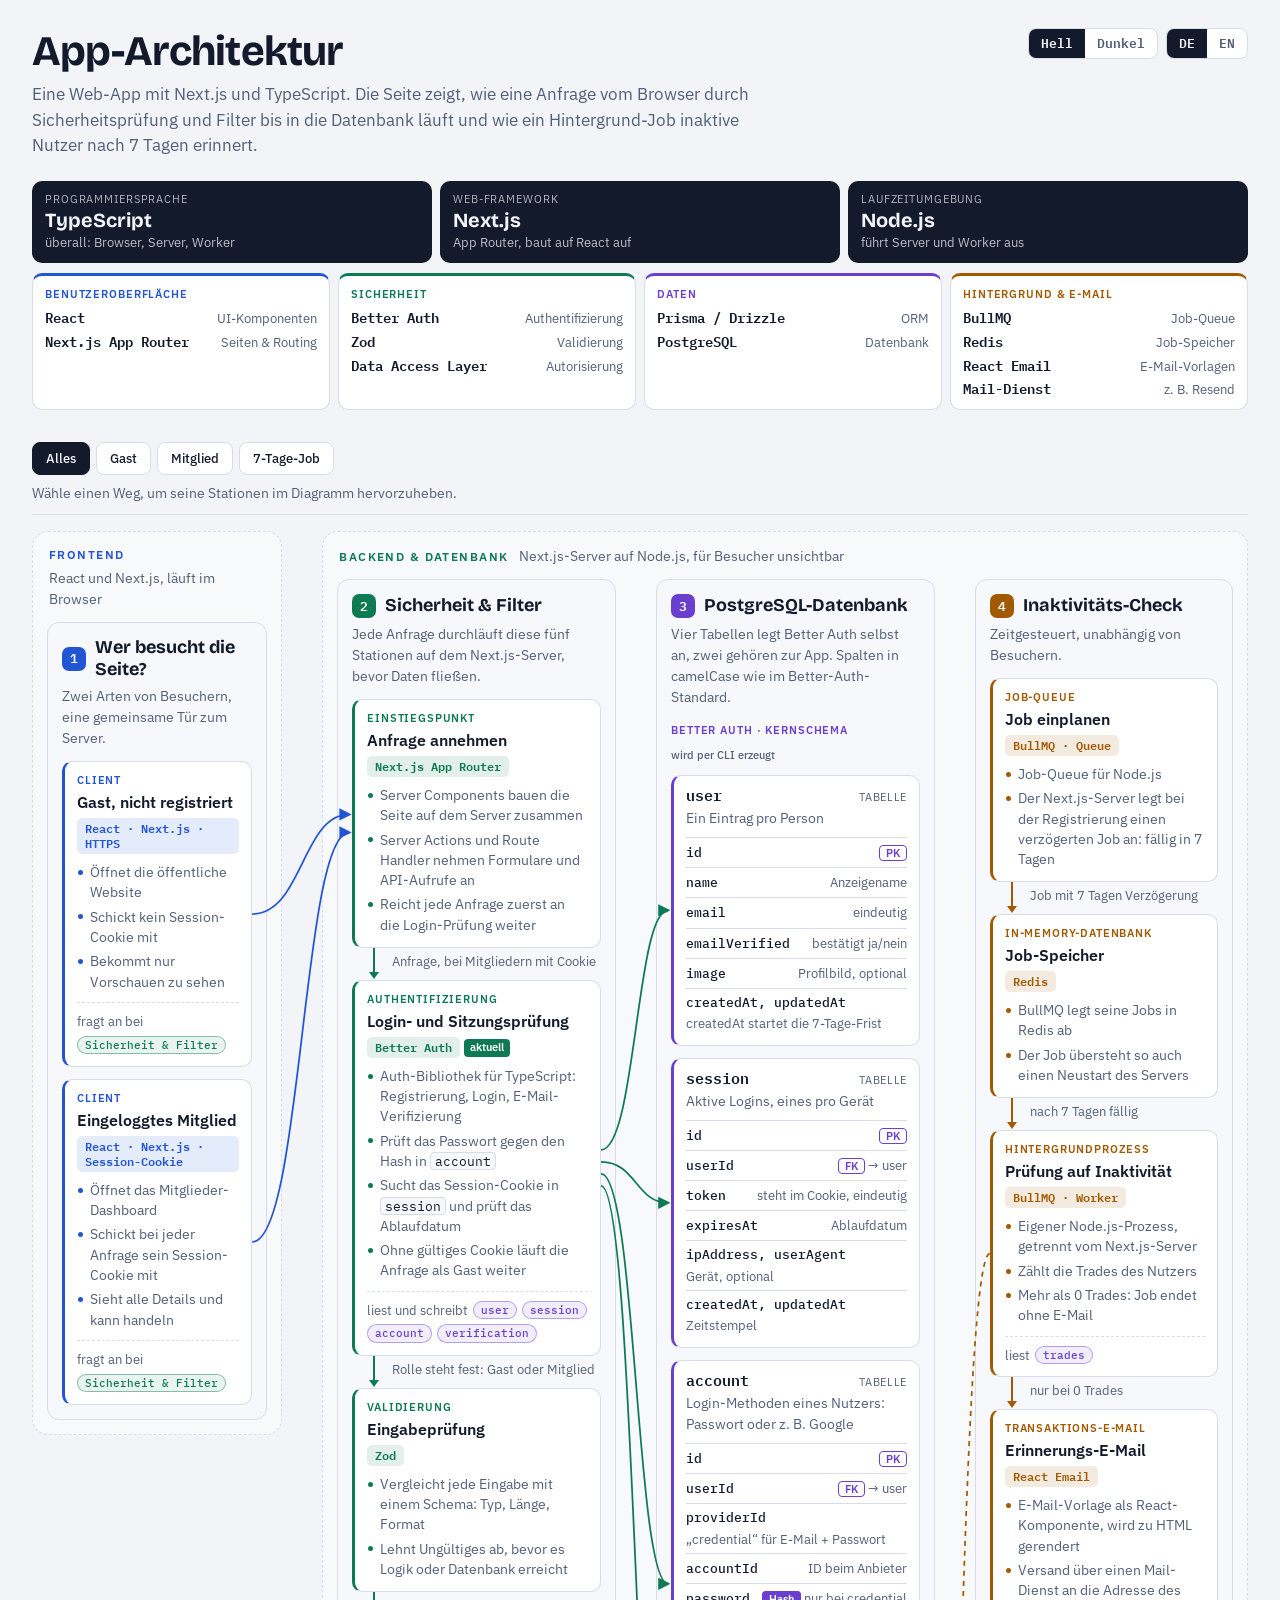
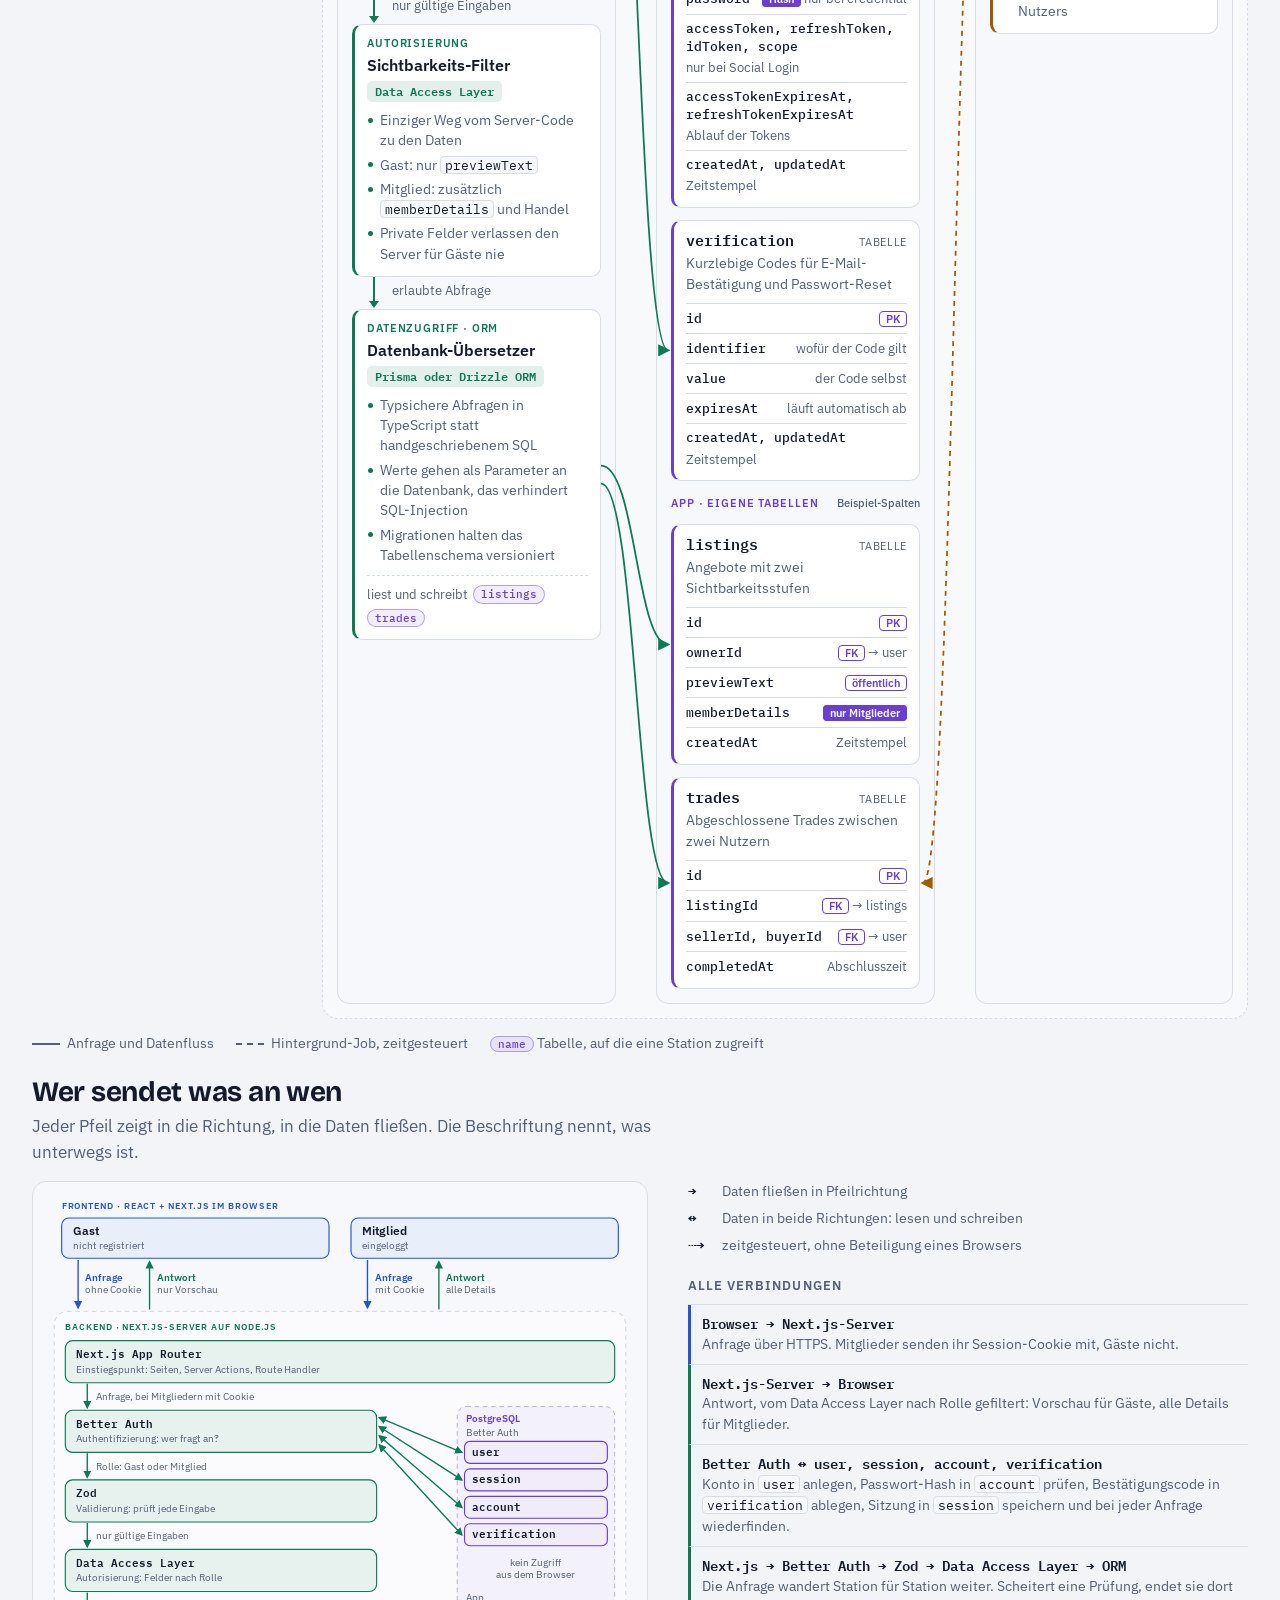
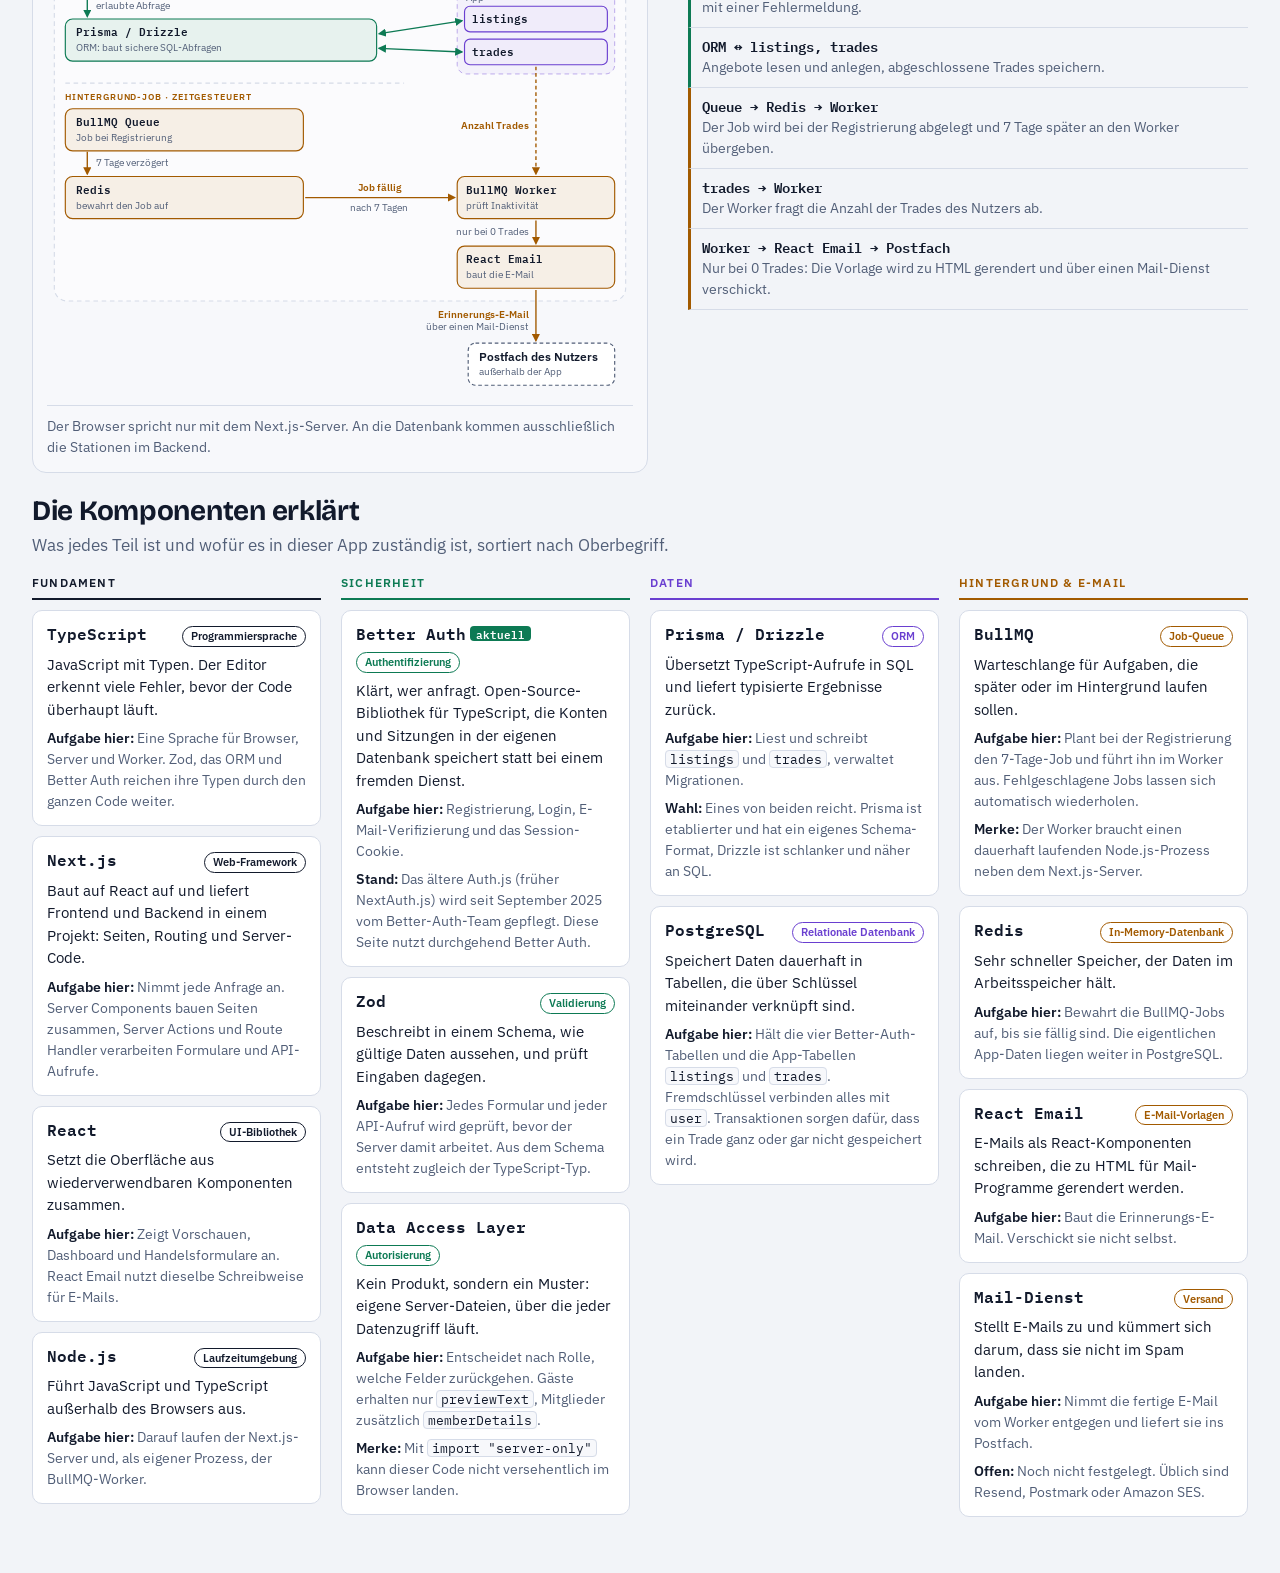
==== commit eaca39d9: "style(praesentation): widen connection diagram layout (viewBox 640) so frames span full width with s" ====
--- a/Praesentation/index.html
+++ b/Praesentation/index.html
@@ -311,7 +311,7 @@
 
   <div class="connect">
     <figure class="fig">
-      <svg viewBox="0 0 380 872" role="img" aria-label="Verbindungen zwischen Browser, dem Next.js-Server mit seinen Stationen, der PostgreSQL-Datenbank und dem Hintergrund-Job. Der Browser spricht nur mit dem Server, nie direkt mit der Datenbank.">
+      <svg viewBox="0 0 640 872" role="img" aria-label="Verbindungen zwischen Browser, dem Next.js-Server mit seinen Stationen, der PostgreSQL-Datenbank und dem Hintergrund-Job. Der Browser spricht nur mit dem Server, nie direkt mit der Datenbank.">
         <defs>
           <marker id="e1" viewBox="0 0 10 10" refX="8" refY="5" markerWidth="6" markerHeight="6" orient="auto-start-reverse"><path d="M0,0 L10,5 L0,10 z" class="f1"/></marker>
           <marker id="e2" viewBox="0 0 10 10" refX="8" refY="5" markerWidth="6" markerHeight="6" orient="auto-start-reverse"><path d="M0,0 L10,5 L0,10 z" class="f2"/></marker>
@@ -320,12 +320,12 @@
 
         <!-- Frontend -->
         <text class="g-layer f1" x="16" y="14">FRONTEND · REACT + NEXT.JS IM BROWSER</text>
-        <rect class="g-box k1" x="16" y="24" width="162" height="44" rx="8"/>
+        <rect class="g-box k1" x="16" y="24" width="292" height="44" rx="8"/>
         <text class="g-title" x="28" y="43">Gast</text>
         <text class="g-sub" x="28" y="58">nicht registriert</text>
-        <rect class="g-box k1" x="202" y="24" width="162" height="44" rx="8"/>
-        <text class="g-title" x="214" y="43">Mitglied</text>
-        <text class="g-sub" x="214" y="58">eingeloggt</text>
+        <rect class="g-box k1" x="332" y="24" width="292" height="44" rx="8"/>
+        <text class="g-title" x="344" y="43">Mitglied</text>
+        <text class="g-sub" x="344" y="58">eingeloggt</text>
 
         <!-- Browser <-> Server -->
         <line class="a a1" x1="34" y1="70" x2="34" y2="122" marker-end="url(#e1)"/>
@@ -334,19 +334,19 @@
         <line class="a a2" x1="112" y1="124" x2="112" y2="72" marker-end="url(#e2)"/>
         <text class="g-lab f2" x="120" y="93">Antwort</text>
         <text class="g-sub" x="120" y="106">nur Vorschau</text>
-        <line class="a a1" x1="220" y1="70" x2="220" y2="122" marker-end="url(#e1)"/>
-        <text class="g-lab f1" x="228" y="93">Anfrage</text>
-        <text class="g-sub" x="228" y="106">mit Cookie</text>
-        <line class="a a2" x1="298" y1="124" x2="298" y2="72" marker-end="url(#e2)"/>
-        <text class="g-lab f2" x="306" y="93">Antwort</text>
-        <text class="g-sub" x="306" y="106">alle Details</text>
+        <line class="a a1" x1="350" y1="70" x2="350" y2="122" marker-end="url(#e1)"/>
+        <text class="g-lab f1" x="358" y="93">Anfrage</text>
+        <text class="g-sub" x="358" y="106">mit Cookie</text>
+        <line class="a a2" x1="428" y1="124" x2="428" y2="72" marker-end="url(#e2)"/>
+        <text class="g-lab f2" x="436" y="93">Antwort</text>
+        <text class="g-sub" x="436" y="106">alle Details</text>
 
         <!-- Backend-Rahmen -->
-        <rect class="g-frame" x="8" y="126" width="364" height="644" rx="14"/>
+        <rect class="g-frame" x="8" y="126" width="624" height="644" rx="14"/>
         <text class="g-layer f2" x="20" y="146">BACKEND · NEXT.JS-SERVER AUF NODE.JS</text>
 
         <!-- Einstiegspunkt -->
-        <rect class="g-box k2" x="20" y="158" width="342" height="46" rx="8"/>
+        <rect class="g-box k2" x="20" y="158" width="600" height="46" rx="8"/>
         <text class="g-name" x="32" y="177">Next.js App Router</text>
         <text class="g-sub" x="32" y="193">Einstiegspunkt: Seiten, Server Actions, Route Handler</text>
         <line class="a a2" x1="44" y1="205" x2="44" y2="231" marker-end="url(#e2)"/>
@@ -355,98 +355,98 @@
         <g transform="translate(0,76)">
 
         <!-- Datenbank -->
-        <rect class="g-db" x="250" y="154" width="112" height="292" rx="10"/>
-        <text class="g-lab f3" x="260" y="171">PostgreSQL</text>
-        <text class="g-sub" x="260" y="186">Better Auth</text>
-        <rect class="g-box k3" x="258" y="192" width="96" height="24" rx="6"/>
-        <text class="g-name" x="266" y="208">user</text>
-        <rect class="g-box k3" x="258" y="222" width="96" height="24" rx="6"/>
-        <text class="g-name" x="266" y="238">session</text>
-        <rect class="g-box k3" x="258" y="252" width="96" height="24" rx="6"/>
-        <text class="g-name" x="266" y="268">account</text>
-        <rect class="g-box k3" x="258" y="282" width="96" height="24" rx="6"/>
-        <text class="g-name" x="266" y="298">verification</text>
-        <text class="g-sub" x="306" y="328" text-anchor="middle">kein Zugriff</text>
-        <text class="g-sub" x="306" y="341" text-anchor="middle">aus dem Browser</text>
-        <text class="g-sub" x="260" y="366">App</text>
-        <rect class="g-box k3" x="258" y="372" width="96" height="28" rx="6"/>
-        <text class="g-name" x="266" y="390">listings</text>
-        <rect class="g-box k3" x="258" y="408" width="96" height="28" rx="6"/>
-        <text class="g-name" x="266" y="426">trades</text>
+        <rect class="g-db" x="448" y="154" width="172" height="292" rx="10"/>
+        <text class="g-lab f3" x="458" y="171">PostgreSQL</text>
+        <text class="g-sub" x="458" y="186">Better Auth</text>
+        <rect class="g-box k3" x="456" y="192" width="156" height="24" rx="6"/>
+        <text class="g-name" x="464" y="208">user</text>
+        <rect class="g-box k3" x="456" y="222" width="156" height="24" rx="6"/>
+        <text class="g-name" x="464" y="238">session</text>
+        <rect class="g-box k3" x="456" y="252" width="156" height="24" rx="6"/>
+        <text class="g-name" x="464" y="268">account</text>
+        <rect class="g-box k3" x="456" y="282" width="156" height="24" rx="6"/>
+        <text class="g-name" x="464" y="298">verification</text>
+        <text class="g-sub" x="534" y="328" text-anchor="middle">kein Zugriff</text>
+        <text class="g-sub" x="534" y="341" text-anchor="middle">aus dem Browser</text>
+        <text class="g-sub" x="458" y="366">App</text>
+        <rect class="g-box k3" x="456" y="372" width="156" height="28" rx="6"/>
+        <text class="g-name" x="464" y="390">listings</text>
+        <rect class="g-box k3" x="456" y="408" width="156" height="28" rx="6"/>
+        <text class="g-name" x="464" y="426">trades</text>
 
         <!-- Better Auth <-> eigene Tabellen -->
-        <line class="a a2" x1="209" y1="166" x2="255" y2="204" marker-start="url(#e2)" marker-end="url(#e2)"/>
-        <line class="a a2" x1="209" y1="176" x2="255" y2="234" marker-start="url(#e2)" marker-end="url(#e2)"/>
-        <line class="a a2" x1="209" y1="186" x2="255" y2="264" marker-start="url(#e2)" marker-end="url(#e2)"/>
-        <line class="a a2" x1="209" y1="196" x2="255" y2="294" marker-start="url(#e2)" marker-end="url(#e2)"/>
+        <line class="a a2" x1="363" y1="166" x2="453" y2="204" marker-start="url(#e2)" marker-end="url(#e2)"/>
+        <line class="a a2" x1="363" y1="176" x2="453" y2="234" marker-start="url(#e2)" marker-end="url(#e2)"/>
+        <line class="a a2" x1="363" y1="186" x2="453" y2="264" marker-start="url(#e2)" marker-end="url(#e2)"/>
+        <line class="a a2" x1="363" y1="196" x2="453" y2="294" marker-start="url(#e2)" marker-end="url(#e2)"/>
 
         <!-- Vier Stationen -->
-        <rect class="g-box k2" x="20" y="158" width="186" height="46" rx="8"/>
+        <rect class="g-box k2" x="20" y="158" width="340" height="46" rx="8"/>
         <text class="g-name" x="32" y="177">Better Auth</text>
         <text class="g-sub" x="32" y="193">Authentifizierung: wer fragt an?</text>
         <line class="a a2" x1="44" y1="205" x2="44" y2="231" marker-end="url(#e2)"/>
         <text class="g-sub" x="54" y="223">Rolle: Gast oder Mitglied</text>
 
-        <rect class="g-box k2" x="20" y="234" width="186" height="46" rx="8"/>
+        <rect class="g-box k2" x="20" y="234" width="340" height="46" rx="8"/>
         <text class="g-name" x="32" y="253">Zod</text>
         <text class="g-sub" x="32" y="269">Validierung: prüft jede Eingabe</text>
         <line class="a a2" x1="44" y1="281" x2="44" y2="307" marker-end="url(#e2)"/>
         <text class="g-sub" x="54" y="299">nur gültige Eingaben</text>
 
-        <rect class="g-box k2" x="20" y="310" width="186" height="46" rx="8"/>
+        <rect class="g-box k2" x="20" y="310" width="340" height="46" rx="8"/>
         <text class="g-name" x="32" y="329">Data Access Layer</text>
         <text class="g-sub" x="32" y="345">Autorisierung: Felder nach Rolle</text>
         <line class="a a2" x1="44" y1="357" x2="44" y2="383" marker-end="url(#e2)"/>
         <text class="g-sub" x="54" y="375">erlaubte Abfrage</text>
 
-        <rect class="g-box k2" x="20" y="386" width="186" height="46" rx="8"/>
+        <rect class="g-box k2" x="20" y="386" width="340" height="46" rx="8"/>
         <text class="g-name" x="32" y="405">Prisma / Drizzle</text>
         <text class="g-sub" x="32" y="421">ORM: baut sichere SQL-Abfragen</text>
 
         <!-- Server <-> Datenbank -->
-        <line class="a a2" x1="209" y1="402" x2="255" y2="388" marker-start="url(#e2)" marker-end="url(#e2)"/>
-        <line class="a a2" x1="209" y1="418" x2="255" y2="422" marker-start="url(#e2)" marker-end="url(#e2)"/>
+        <line class="a a2" x1="363" y1="402" x2="453" y2="388" marker-start="url(#e2)" marker-end="url(#e2)"/>
+        <line class="a a2" x1="363" y1="418" x2="453" y2="422" marker-start="url(#e2)" marker-end="url(#e2)"/>
 
         <!-- Hintergrund-Job -->
-        <line class="g-div" x1="20" y1="456" x2="236" y2="456"/>
+        <line class="g-div" x1="20" y1="456" x2="390" y2="456"/>
         <text class="g-layer f4" x="20" y="474">HINTERGRUND-JOB · ZEITGESTEUERT</text>
 
-        <rect class="g-box k4" x="20" y="484" width="152" height="46" rx="8"/>
+        <rect class="g-box k4" x="20" y="484" width="260" height="46" rx="8"/>
         <text class="g-name" x="32" y="503">BullMQ Queue</text>
         <text class="g-sub" x="32" y="519">Job bei Registrierung</text>
         <line class="a a4" x1="44" y1="531" x2="44" y2="555" marker-end="url(#e4)"/>
         <text class="g-sub" x="54" y="547">7 Tage verzögert</text>
 
-        <rect class="g-box k4" x="20" y="558" width="152" height="46" rx="8"/>
+        <rect class="g-box k4" x="20" y="558" width="260" height="46" rx="8"/>
         <text class="g-name" x="32" y="577">Redis</text>
         <text class="g-sub" x="32" y="593">bewahrt den Job auf</text>
 
-        <line class="a a4" x1="174" y1="581" x2="247" y2="581" marker-end="url(#e4)"/>
-        <text class="g-lab f4" x="211" y="574" text-anchor="middle">Job fällig</text>
-        <text class="g-sub" x="211" y="596" text-anchor="middle">nach 7 Tagen</text>
-
-        <rect class="g-box k4" x="250" y="558" width="112" height="46" rx="8"/>
-        <text class="g-name" x="260" y="577">BullMQ Worker</text>
-        <text class="g-sub" x="260" y="593">prüft Inaktivität</text>
-
-        <line class="a a4" x1="306" y1="438" x2="306" y2="555" stroke-dasharray="4 3" marker-end="url(#e4)"/>
-        <text class="g-lab f4" x="298" y="506" text-anchor="end">Anzahl Trades</text>
-
-        <line class="a a4" x1="306" y1="606" x2="306" y2="631" marker-end="url(#e4)"/>
-        <text class="g-sub" x="298" y="622" text-anchor="end">nur bei 0 Trades</text>
-
-        <rect class="g-box k4" x="250" y="634" width="112" height="46" rx="8"/>
-        <text class="g-name" x="260" y="653">React Email</text>
-        <text class="g-sub" x="260" y="669">baut die E-Mail</text>
-
-        <line class="a a4" x1="306" y1="682" x2="306" y2="737" marker-end="url(#e4)"/>
-        <text class="g-lab f4" x="298" y="713" text-anchor="end">Erinnerungs-E-Mail</text>
-        <text class="g-sub" x="298" y="726" text-anchor="end">über einen Mail-Dienst</text>
+        <line class="a a4" x1="282" y1="581" x2="445" y2="581" marker-end="url(#e4)"/>
+        <text class="g-lab f4" x="363" y="574" text-anchor="middle">Job fällig</text>
+        <text class="g-sub" x="363" y="596" text-anchor="middle">nach 7 Tagen</text>
+
+        <rect class="g-box k4" x="448" y="558" width="172" height="46" rx="8"/>
+        <text class="g-name" x="458" y="577">BullMQ Worker</text>
+        <text class="g-sub" x="458" y="593">prüft Inaktivität</text>
+
+        <line class="a a4" x1="534" y1="438" x2="534" y2="555" stroke-dasharray="4 3" marker-end="url(#e4)"/>
+        <text class="g-lab f4" x="526" y="506" text-anchor="end">Anzahl Trades</text>
+
+        <line class="a a4" x1="534" y1="606" x2="534" y2="631" marker-end="url(#e4)"/>
+        <text class="g-sub" x="526" y="622" text-anchor="end">nur bei 0 Trades</text>
+
+        <rect class="g-box k4" x="448" y="634" width="172" height="46" rx="8"/>
+        <text class="g-name" x="458" y="653">React Email</text>
+        <text class="g-sub" x="458" y="669">baut die E-Mail</text>
+
+        <line class="a a4" x1="534" y1="682" x2="534" y2="737" marker-end="url(#e4)"/>
+        <text class="g-lab f4" x="526" y="713" text-anchor="end">Erinnerungs-E-Mail</text>
+        <text class="g-sub" x="526" y="726" text-anchor="end">über einen Mail-Dienst</text>
 
         <!-- Außerhalb -->
-        <rect class="g-box k0" x="202" y="740" width="160" height="46" rx="8"/>
-        <text class="g-title" x="214" y="759">Postfach des Nutzers</text>
-        <text class="g-sub" x="214" y="775">außerhalb der App</text>
+        <rect class="g-box k0" x="460" y="740" width="160" height="46" rx="8"/>
+        <text class="g-title" x="472" y="759">Postfach des Nutzers</text>
+        <text class="g-sub" x="472" y="775">außerhalb der App</text>
         </g>
       </svg>
       <figcaption>Der Browser spricht nur mit dem Next.js-Server. An die Datenbank kommen ausschließlich die Stationen im Backend.</figcaption>
--- a/Praesentation/style.css
+++ b/Praesentation/style.css
@@ -180,7 +180,7 @@
   /* Zweite Grafik: Verbindungen */
   .sec-title{font-family:var(--font-display);font-size:clamp(22px,3vw,28px);font-weight:700;letter-spacing:-.01em;line-height:1.15;text-wrap:balance}
   .sec-lead{color:var(--muted);margin-top:6px;max-width:72ch;font-size:17px;text-wrap:pretty}
-  .connect{display:grid;grid-template-columns:minmax(0,720px) minmax(320px,1fr);gap:40px;align-items:start;margin-top:16px}
+  .connect{display:grid;grid-template-columns:minmax(0,1fr) minmax(320px,560px);gap:40px;align-items:start;margin-top:16px}
   .fig{background:var(--surface-2);border:1px solid var(--line);border-radius:14px;padding:14px}
   .fig svg{display:block;width:100%;height:auto}
   .fig figcaption{font-size:14px;color:var(--muted);margin-top:10px;padding-top:10px;border-top:1px solid var(--line)}
@@ -202,8 +202,7 @@
   .a1{stroke:var(--s1)} .a2{stroke:var(--s2)} .a4{stroke:var(--s4)}
   .f1{fill:var(--s1)} .f2{fill:var(--s2)} .f3{fill:var(--s3)} .f4{fill:var(--s4)}
 
-  .links{max-width:640px}
-  .links h3{font-size:13px;font-weight:600;letter-spacing:.08em;text-transform:uppercase;color:var(--muted);margin-bottom:8px}
+    .links h3{font-size:13px;font-weight:600;letter-spacing:.08em;text-transform:uppercase;color:var(--muted);margin-bottom:8px}
   .links dl{border-top:1px solid var(--line)}
   .links dl div{padding:9px 0;border-bottom:1px solid var(--line);border-left:3px solid var(--c);padding-left:11px}
   .links dt{font:600 13.5px/1.4 var(--font-mono)}
@@ -240,3 +239,18 @@
     .base-item b{font-size:18px}
   }
   @media (prefers-reduced-motion:reduce){ .wrap [data-paths]{transition:none} }
+
+  /* Sehr breit: einzeilige Texte größer, damit weniger Leerraum bleibt */
+  @media (min-width:1400px){
+    header p,.sec-lead{font-size:18px}
+    .caption{font-size:16px}
+    .base-item span{font-size:12px} .base-item b{font-size:22px} .base-item em{font-size:14px}
+    .grp h4{font-size:12px} .grp li b{font:600 14.5px/1.35 var(--font-mono)} .grp li span{font-size:13.5px}
+    .layer-title b{font-size:13px} .layer-title span{font-size:15px}
+    .col h2{font-size:20px} .col-sub{font-size:15px}
+    .hop{font-size:14px} .io{font-size:13.5px}
+    .tbl-desc{font-size:15px} .cols dt{font-size:14px} .cols dd{font-size:13.5px}
+    .legend,.notes,.fig figcaption{font-size:15px}
+    .key{font-size:15px} .links dt{font-size:14.5px} .links dd{font-size:15px}
+  }
+  @media (min-width:1081px){ .links{position:sticky;top:16px} }
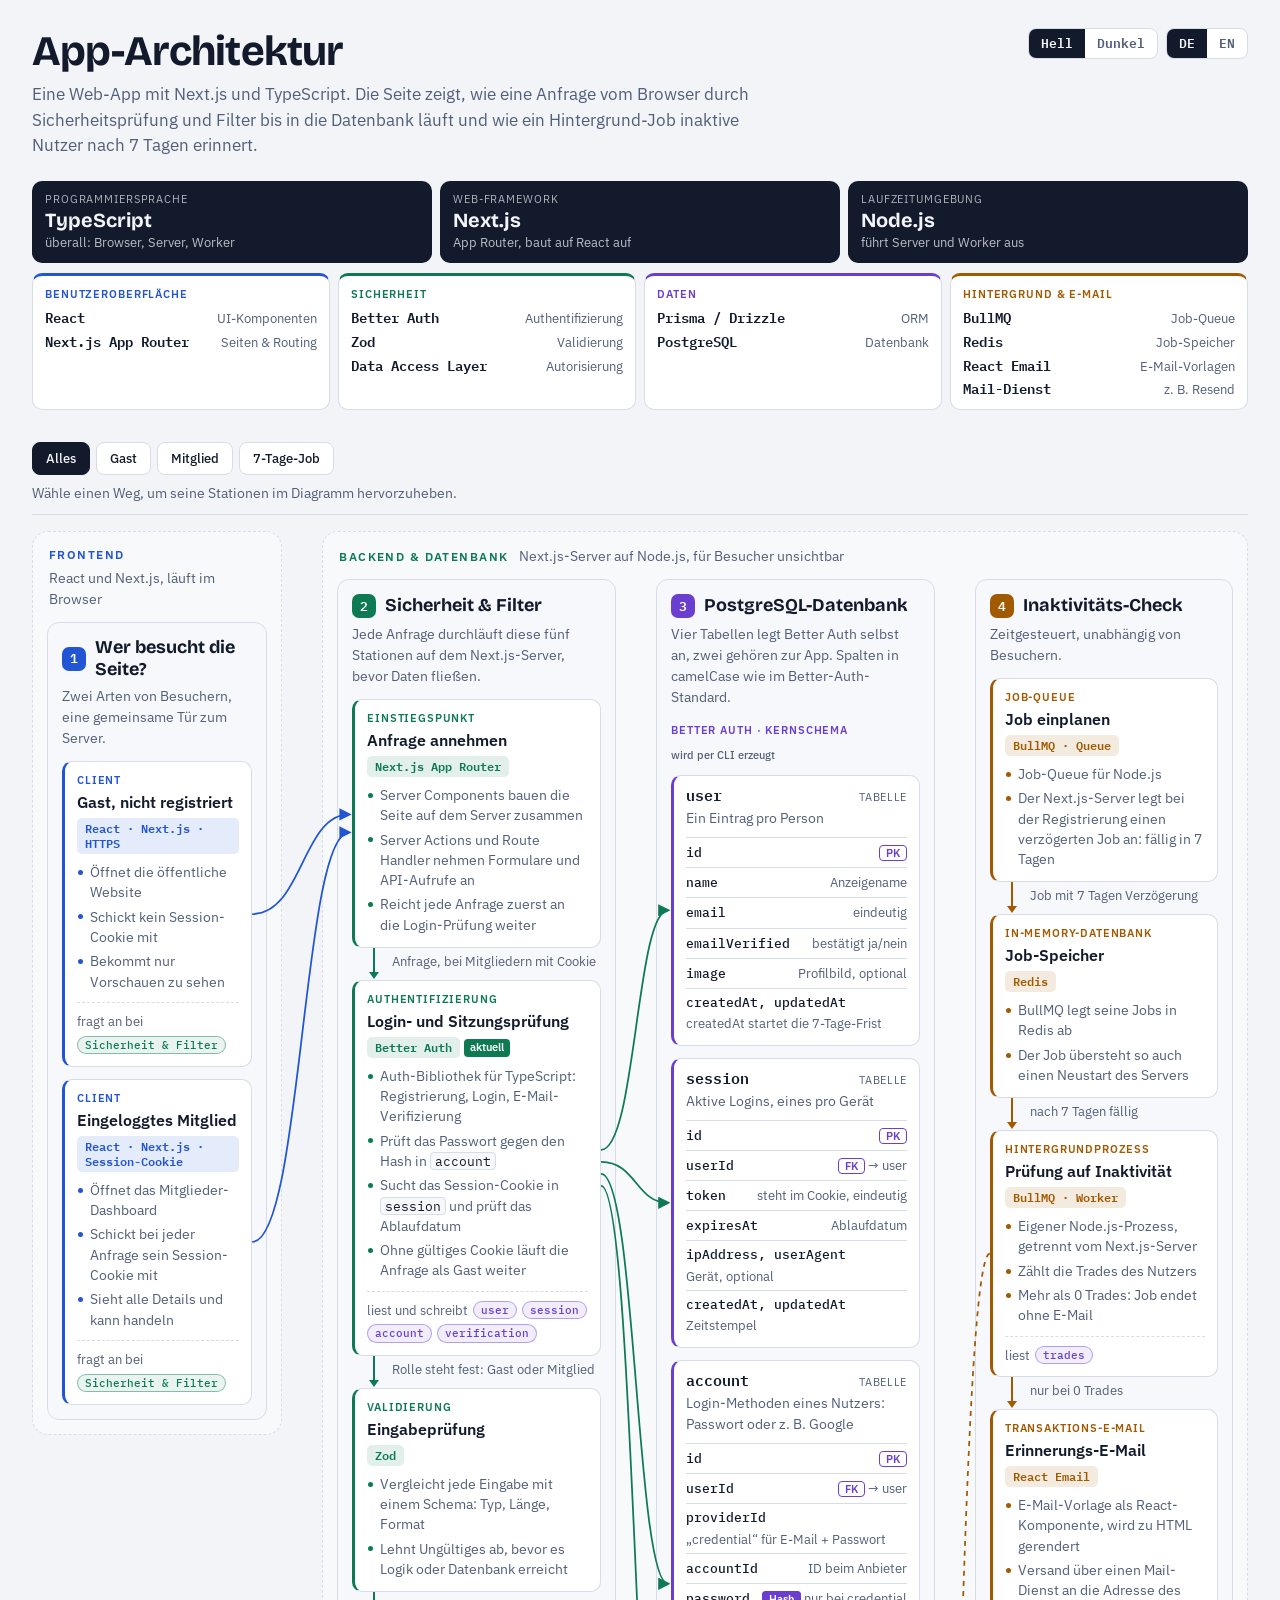
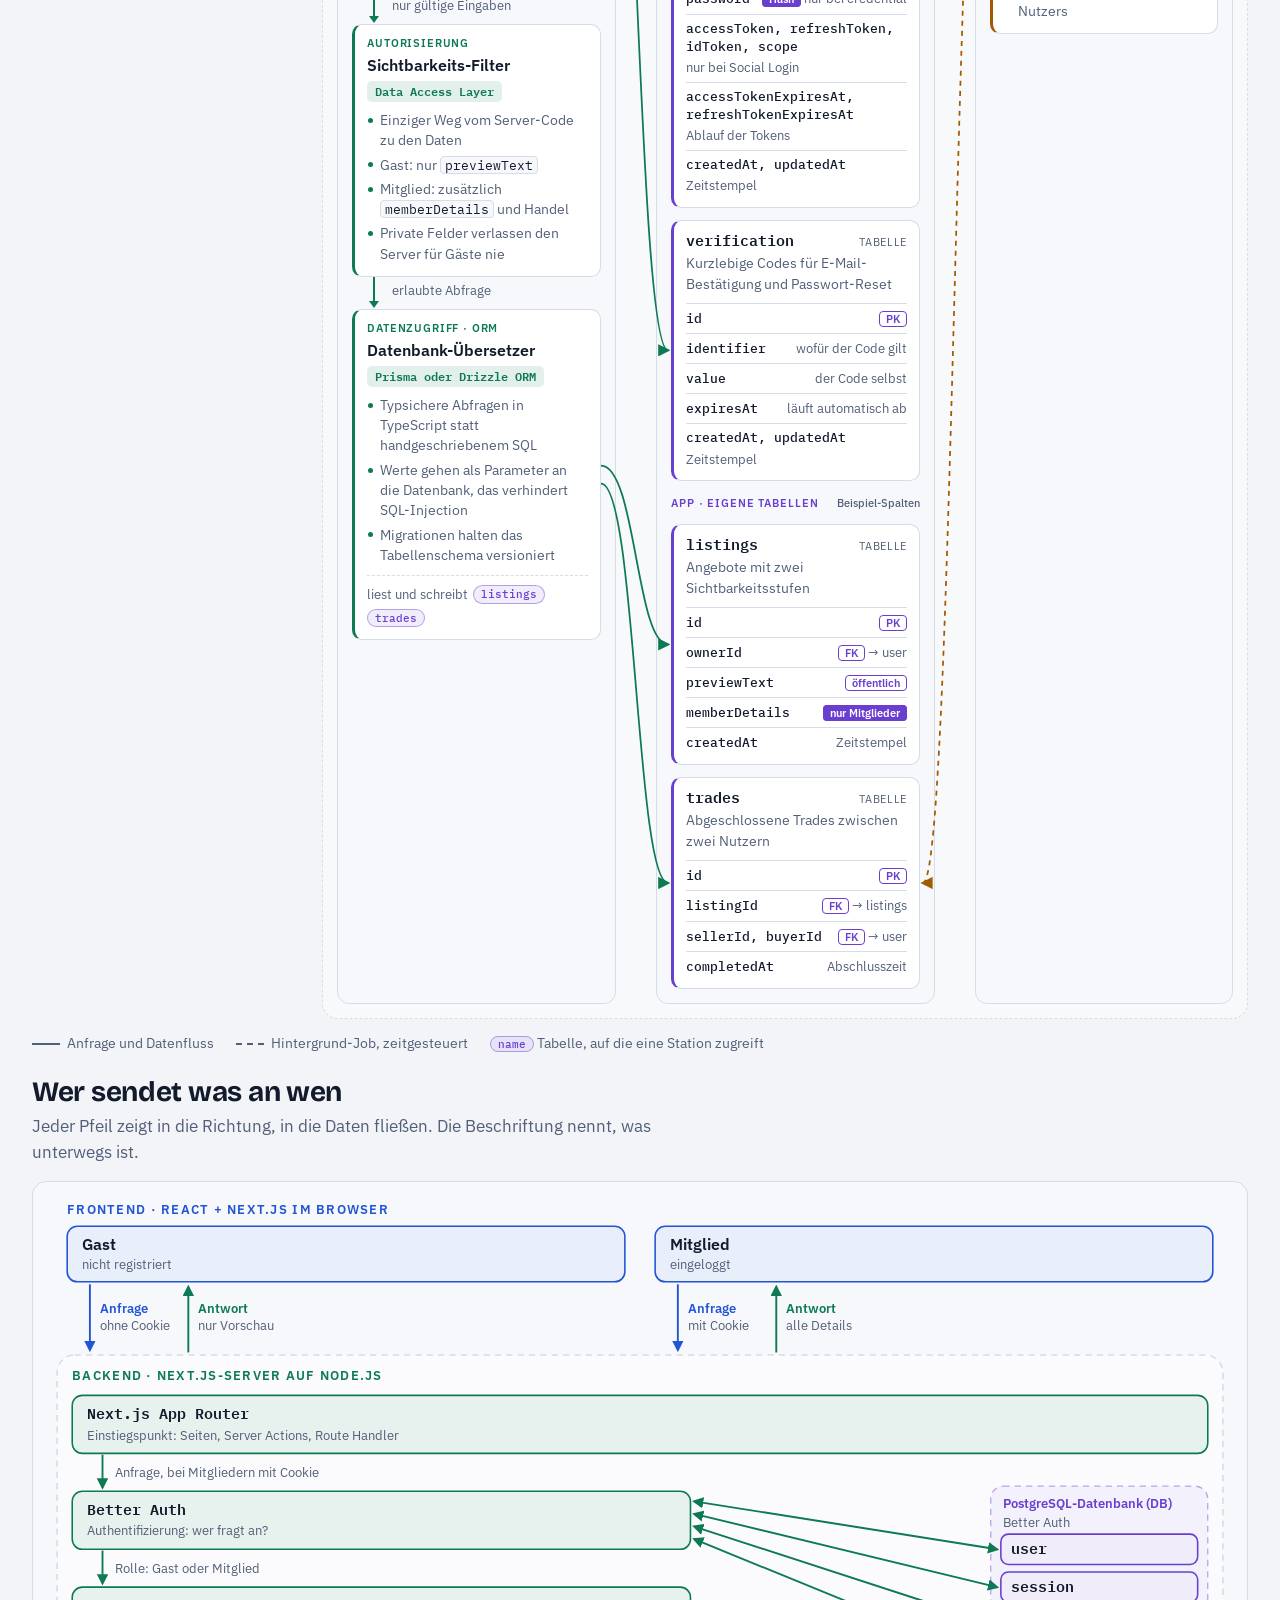
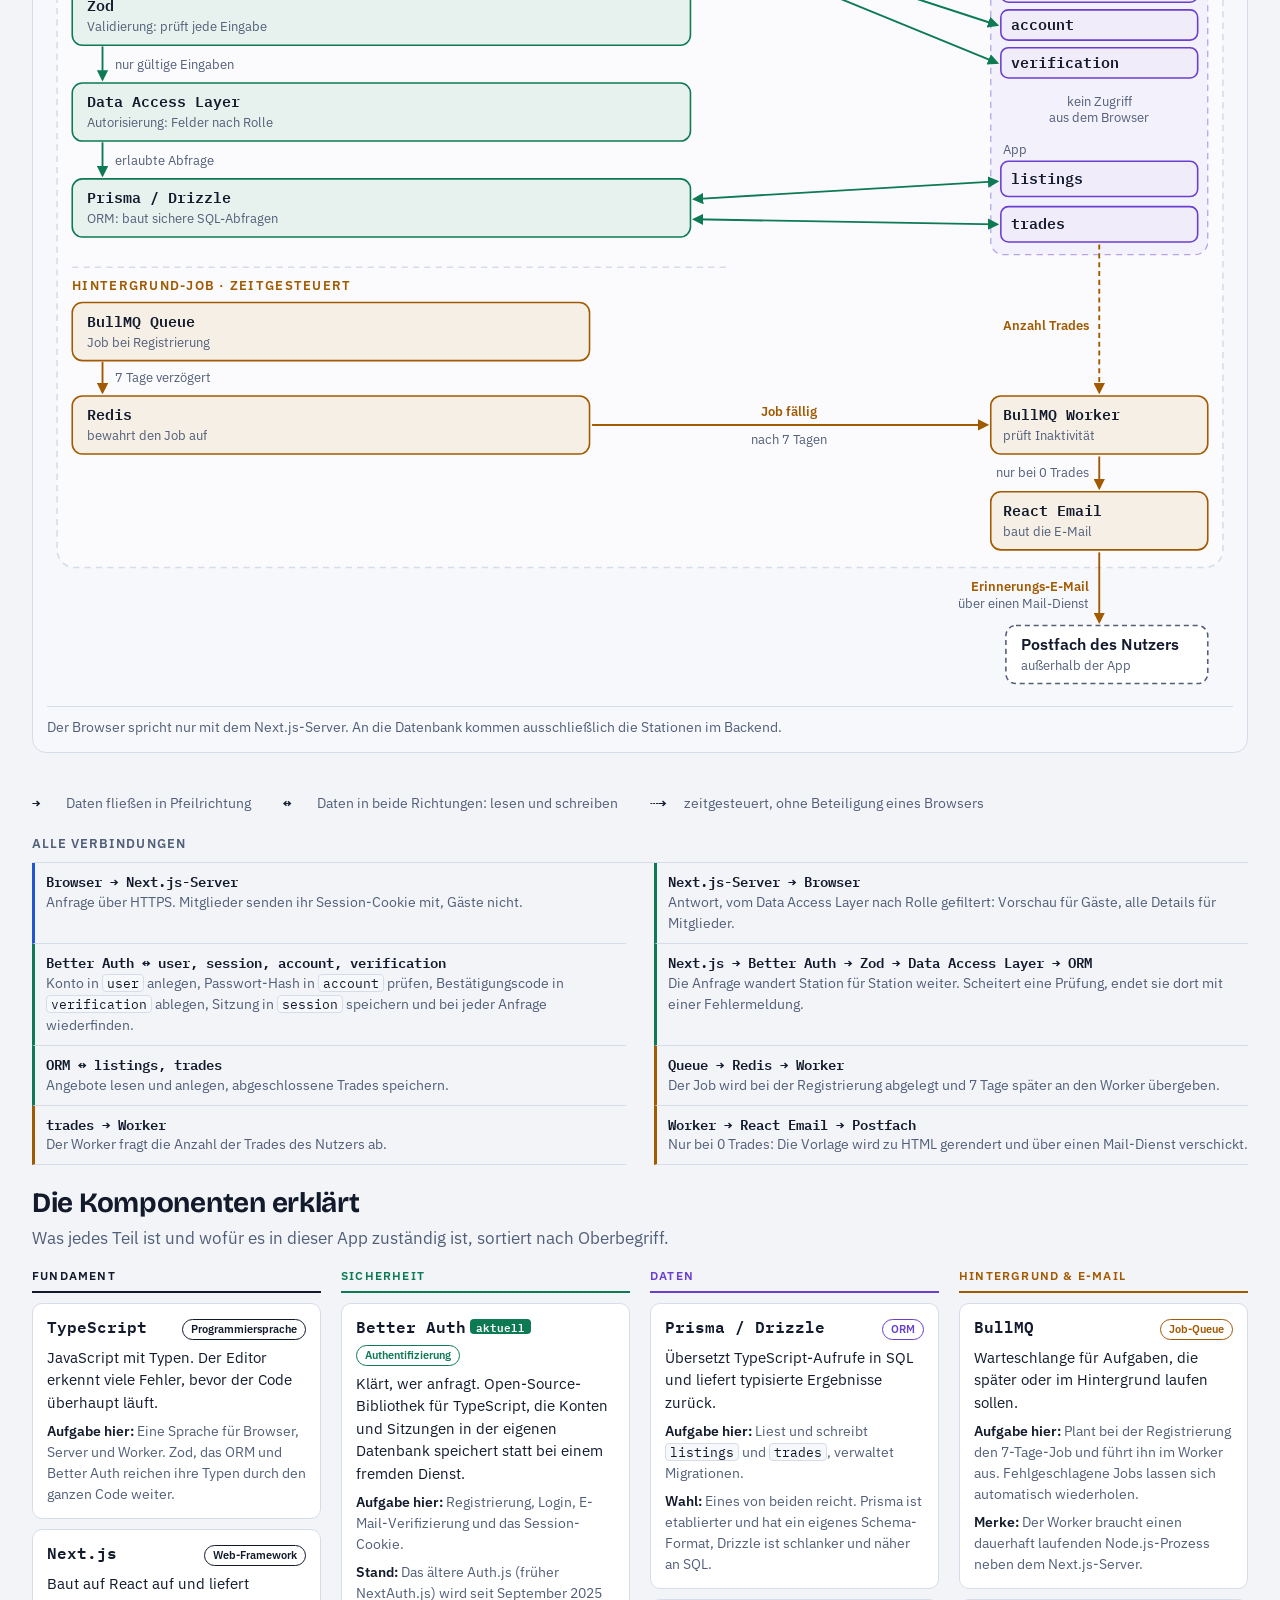
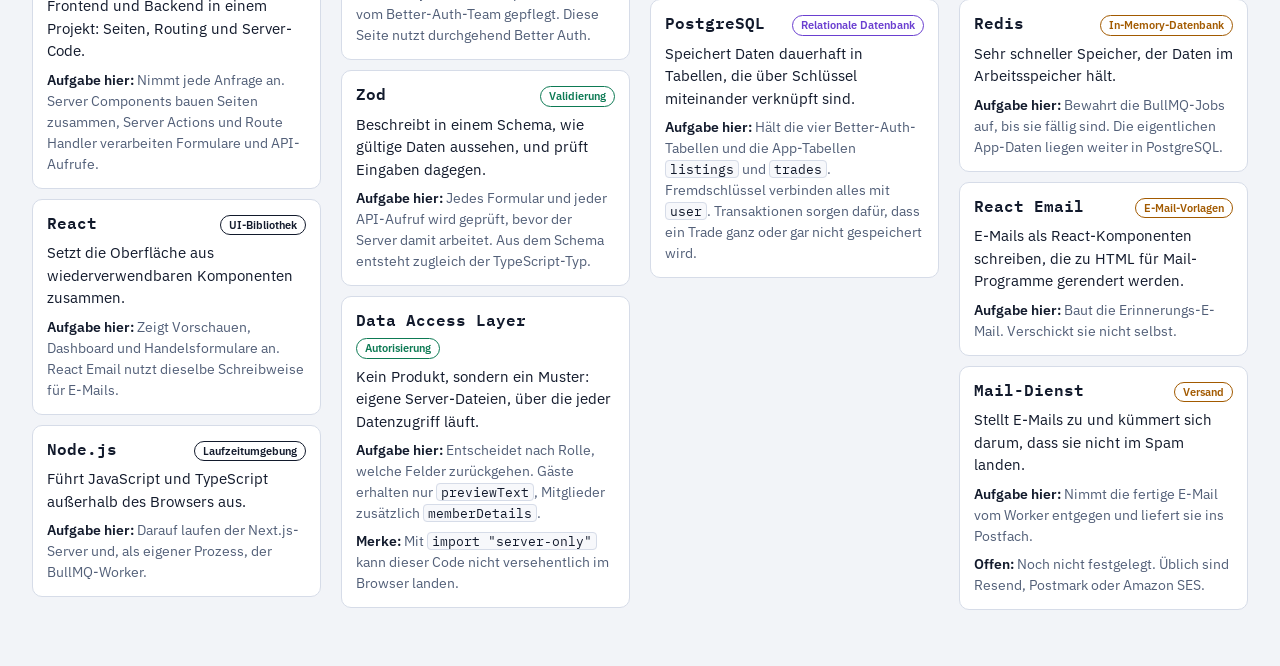
==== commit 07f0c903: "style(praesentation): connection diagram full width (viewBox 940), legend and connection list below;" ====
--- a/Praesentation/index.html
+++ b/Praesentation/index.html
@@ -311,7 +311,7 @@
 
   <div class="connect">
     <figure class="fig">
-      <svg viewBox="0 0 640 872" role="img" aria-label="Verbindungen zwischen Browser, dem Next.js-Server mit seinen Stationen, der PostgreSQL-Datenbank und dem Hintergrund-Job. Der Browser spricht nur mit dem Server, nie direkt mit der Datenbank.">
+      <svg viewBox="0 0 940 872" role="img" aria-label="Verbindungen zwischen Browser, dem Next.js-Server mit seinen Stationen, der PostgreSQL-Datenbank und dem Hintergrund-Job. Der Browser spricht nur mit dem Server, nie direkt mit der Datenbank.">
         <defs>
           <marker id="e1" viewBox="0 0 10 10" refX="8" refY="5" markerWidth="6" markerHeight="6" orient="auto-start-reverse"><path d="M0,0 L10,5 L0,10 z" class="f1"/></marker>
           <marker id="e2" viewBox="0 0 10 10" refX="8" refY="5" markerWidth="6" markerHeight="6" orient="auto-start-reverse"><path d="M0,0 L10,5 L0,10 z" class="f2"/></marker>
@@ -320,12 +320,12 @@
 
         <!-- Frontend -->
         <text class="g-layer f1" x="16" y="14">FRONTEND · REACT + NEXT.JS IM BROWSER</text>
-        <rect class="g-box k1" x="16" y="24" width="292" height="44" rx="8"/>
+        <rect class="g-box k1" x="16" y="24" width="442" height="44" rx="8"/>
         <text class="g-title" x="28" y="43">Gast</text>
         <text class="g-sub" x="28" y="58">nicht registriert</text>
-        <rect class="g-box k1" x="332" y="24" width="292" height="44" rx="8"/>
-        <text class="g-title" x="344" y="43">Mitglied</text>
-        <text class="g-sub" x="344" y="58">eingeloggt</text>
+        <rect class="g-box k1" x="482" y="24" width="442" height="44" rx="8"/>
+        <text class="g-title" x="494" y="43">Mitglied</text>
+        <text class="g-sub" x="494" y="58">eingeloggt</text>
 
         <!-- Browser <-> Server -->
         <line class="a a1" x1="34" y1="70" x2="34" y2="122" marker-end="url(#e1)"/>
@@ -334,19 +334,19 @@
         <line class="a a2" x1="112" y1="124" x2="112" y2="72" marker-end="url(#e2)"/>
         <text class="g-lab f2" x="120" y="93">Antwort</text>
         <text class="g-sub" x="120" y="106">nur Vorschau</text>
-        <line class="a a1" x1="350" y1="70" x2="350" y2="122" marker-end="url(#e1)"/>
-        <text class="g-lab f1" x="358" y="93">Anfrage</text>
-        <text class="g-sub" x="358" y="106">mit Cookie</text>
-        <line class="a a2" x1="428" y1="124" x2="428" y2="72" marker-end="url(#e2)"/>
-        <text class="g-lab f2" x="436" y="93">Antwort</text>
-        <text class="g-sub" x="436" y="106">alle Details</text>
+        <line class="a a1" x1="500" y1="70" x2="500" y2="122" marker-end="url(#e1)"/>
+        <text class="g-lab f1" x="508" y="93">Anfrage</text>
+        <text class="g-sub" x="508" y="106">mit Cookie</text>
+        <line class="a a2" x1="578" y1="124" x2="578" y2="72" marker-end="url(#e2)"/>
+        <text class="g-lab f2" x="586" y="93">Antwort</text>
+        <text class="g-sub" x="586" y="106">alle Details</text>
 
         <!-- Backend-Rahmen -->
-        <rect class="g-frame" x="8" y="126" width="624" height="644" rx="14"/>
+        <rect class="g-frame" x="8" y="126" width="924" height="644" rx="14"/>
         <text class="g-layer f2" x="20" y="146">BACKEND · NEXT.JS-SERVER AUF NODE.JS</text>
 
         <!-- Einstiegspunkt -->
-        <rect class="g-box k2" x="20" y="158" width="600" height="46" rx="8"/>
+        <rect class="g-box k2" x="20" y="158" width="900" height="46" rx="8"/>
         <text class="g-name" x="32" y="177">Next.js App Router</text>
         <text class="g-sub" x="32" y="193">Einstiegspunkt: Seiten, Server Actions, Route Handler</text>
         <line class="a a2" x1="44" y1="205" x2="44" y2="231" marker-end="url(#e2)"/>
@@ -355,98 +355,98 @@
         <g transform="translate(0,76)">
 
         <!-- Datenbank -->
-        <rect class="g-db" x="448" y="154" width="172" height="292" rx="10"/>
-        <text class="g-lab f3" x="458" y="171">PostgreSQL</text>
-        <text class="g-sub" x="458" y="186">Better Auth</text>
-        <rect class="g-box k3" x="456" y="192" width="156" height="24" rx="6"/>
-        <text class="g-name" x="464" y="208">user</text>
-        <rect class="g-box k3" x="456" y="222" width="156" height="24" rx="6"/>
-        <text class="g-name" x="464" y="238">session</text>
-        <rect class="g-box k3" x="456" y="252" width="156" height="24" rx="6"/>
-        <text class="g-name" x="464" y="268">account</text>
-        <rect class="g-box k3" x="456" y="282" width="156" height="24" rx="6"/>
-        <text class="g-name" x="464" y="298">verification</text>
-        <text class="g-sub" x="534" y="328" text-anchor="middle">kein Zugriff</text>
-        <text class="g-sub" x="534" y="341" text-anchor="middle">aus dem Browser</text>
-        <text class="g-sub" x="458" y="366">App</text>
-        <rect class="g-box k3" x="456" y="372" width="156" height="28" rx="6"/>
-        <text class="g-name" x="464" y="390">listings</text>
-        <rect class="g-box k3" x="456" y="408" width="156" height="28" rx="6"/>
-        <text class="g-name" x="464" y="426">trades</text>
+        <rect class="g-db" x="748" y="154" width="172" height="292" rx="10"/>
+        <text class="g-lab f3" x="758" y="171">PostgreSQL-Datenbank (DB)</text>
+        <text class="g-sub" x="758" y="186">Better Auth</text>
+        <rect class="g-box k3" x="756" y="192" width="156" height="24" rx="6"/>
+        <text class="g-name" x="764" y="208">user</text>
+        <rect class="g-box k3" x="756" y="222" width="156" height="24" rx="6"/>
+        <text class="g-name" x="764" y="238">session</text>
+        <rect class="g-box k3" x="756" y="252" width="156" height="24" rx="6"/>
+        <text class="g-name" x="764" y="268">account</text>
+        <rect class="g-box k3" x="756" y="282" width="156" height="24" rx="6"/>
+        <text class="g-name" x="764" y="298">verification</text>
+        <text class="g-sub" x="834" y="328" text-anchor="middle">kein Zugriff</text>
+        <text class="g-sub" x="834" y="341" text-anchor="middle">aus dem Browser</text>
+        <text class="g-sub" x="758" y="366">App</text>
+        <rect class="g-box k3" x="756" y="372" width="156" height="28" rx="6"/>
+        <text class="g-name" x="764" y="390">listings</text>
+        <rect class="g-box k3" x="756" y="408" width="156" height="28" rx="6"/>
+        <text class="g-name" x="764" y="426">trades</text>
 
         <!-- Better Auth <-> eigene Tabellen -->
-        <line class="a a2" x1="363" y1="166" x2="453" y2="204" marker-start="url(#e2)" marker-end="url(#e2)"/>
-        <line class="a a2" x1="363" y1="176" x2="453" y2="234" marker-start="url(#e2)" marker-end="url(#e2)"/>
-        <line class="a a2" x1="363" y1="186" x2="453" y2="264" marker-start="url(#e2)" marker-end="url(#e2)"/>
-        <line class="a a2" x1="363" y1="196" x2="453" y2="294" marker-start="url(#e2)" marker-end="url(#e2)"/>
+        <line class="a a2" x1="513" y1="166" x2="753" y2="204" marker-start="url(#e2)" marker-end="url(#e2)"/>
+        <line class="a a2" x1="513" y1="176" x2="753" y2="234" marker-start="url(#e2)" marker-end="url(#e2)"/>
+        <line class="a a2" x1="513" y1="186" x2="753" y2="264" marker-start="url(#e2)" marker-end="url(#e2)"/>
+        <line class="a a2" x1="513" y1="196" x2="753" y2="294" marker-start="url(#e2)" marker-end="url(#e2)"/>
 
         <!-- Vier Stationen -->
-        <rect class="g-box k2" x="20" y="158" width="340" height="46" rx="8"/>
+        <rect class="g-box k2" x="20" y="158" width="490" height="46" rx="8"/>
         <text class="g-name" x="32" y="177">Better Auth</text>
         <text class="g-sub" x="32" y="193">Authentifizierung: wer fragt an?</text>
         <line class="a a2" x1="44" y1="205" x2="44" y2="231" marker-end="url(#e2)"/>
         <text class="g-sub" x="54" y="223">Rolle: Gast oder Mitglied</text>
 
-        <rect class="g-box k2" x="20" y="234" width="340" height="46" rx="8"/>
+        <rect class="g-box k2" x="20" y="234" width="490" height="46" rx="8"/>
         <text class="g-name" x="32" y="253">Zod</text>
         <text class="g-sub" x="32" y="269">Validierung: prüft jede Eingabe</text>
         <line class="a a2" x1="44" y1="281" x2="44" y2="307" marker-end="url(#e2)"/>
         <text class="g-sub" x="54" y="299">nur gültige Eingaben</text>
 
-        <rect class="g-box k2" x="20" y="310" width="340" height="46" rx="8"/>
+        <rect class="g-box k2" x="20" y="310" width="490" height="46" rx="8"/>
         <text class="g-name" x="32" y="329">Data Access Layer</text>
         <text class="g-sub" x="32" y="345">Autorisierung: Felder nach Rolle</text>
         <line class="a a2" x1="44" y1="357" x2="44" y2="383" marker-end="url(#e2)"/>
         <text class="g-sub" x="54" y="375">erlaubte Abfrage</text>
 
-        <rect class="g-box k2" x="20" y="386" width="340" height="46" rx="8"/>
+        <rect class="g-box k2" x="20" y="386" width="490" height="46" rx="8"/>
         <text class="g-name" x="32" y="405">Prisma / Drizzle</text>
         <text class="g-sub" x="32" y="421">ORM: baut sichere SQL-Abfragen</text>
 
         <!-- Server <-> Datenbank -->
-        <line class="a a2" x1="363" y1="402" x2="453" y2="388" marker-start="url(#e2)" marker-end="url(#e2)"/>
-        <line class="a a2" x1="363" y1="418" x2="453" y2="422" marker-start="url(#e2)" marker-end="url(#e2)"/>
+        <line class="a a2" x1="513" y1="402" x2="753" y2="388" marker-start="url(#e2)" marker-end="url(#e2)"/>
+        <line class="a a2" x1="513" y1="418" x2="753" y2="422" marker-start="url(#e2)" marker-end="url(#e2)"/>
 
         <!-- Hintergrund-Job -->
-        <line class="g-div" x1="20" y1="456" x2="390" y2="456"/>
+        <line class="g-div" x1="20" y1="456" x2="540" y2="456"/>
         <text class="g-layer f4" x="20" y="474">HINTERGRUND-JOB · ZEITGESTEUERT</text>
 
-        <rect class="g-box k4" x="20" y="484" width="260" height="46" rx="8"/>
+        <rect class="g-box k4" x="20" y="484" width="410" height="46" rx="8"/>
         <text class="g-name" x="32" y="503">BullMQ Queue</text>
         <text class="g-sub" x="32" y="519">Job bei Registrierung</text>
         <line class="a a4" x1="44" y1="531" x2="44" y2="555" marker-end="url(#e4)"/>
         <text class="g-sub" x="54" y="547">7 Tage verzögert</text>
 
-        <rect class="g-box k4" x="20" y="558" width="260" height="46" rx="8"/>
+        <rect class="g-box k4" x="20" y="558" width="410" height="46" rx="8"/>
         <text class="g-name" x="32" y="577">Redis</text>
         <text class="g-sub" x="32" y="593">bewahrt den Job auf</text>
 
-        <line class="a a4" x1="282" y1="581" x2="445" y2="581" marker-end="url(#e4)"/>
-        <text class="g-lab f4" x="363" y="574" text-anchor="middle">Job fällig</text>
-        <text class="g-sub" x="363" y="596" text-anchor="middle">nach 7 Tagen</text>
-
-        <rect class="g-box k4" x="448" y="558" width="172" height="46" rx="8"/>
-        <text class="g-name" x="458" y="577">BullMQ Worker</text>
-        <text class="g-sub" x="458" y="593">prüft Inaktivität</text>
-
-        <line class="a a4" x1="534" y1="438" x2="534" y2="555" stroke-dasharray="4 3" marker-end="url(#e4)"/>
-        <text class="g-lab f4" x="526" y="506" text-anchor="end">Anzahl Trades</text>
-
-        <line class="a a4" x1="534" y1="606" x2="534" y2="631" marker-end="url(#e4)"/>
-        <text class="g-sub" x="526" y="622" text-anchor="end">nur bei 0 Trades</text>
-
-        <rect class="g-box k4" x="448" y="634" width="172" height="46" rx="8"/>
-        <text class="g-name" x="458" y="653">React Email</text>
-        <text class="g-sub" x="458" y="669">baut die E-Mail</text>
-
-        <line class="a a4" x1="534" y1="682" x2="534" y2="737" marker-end="url(#e4)"/>
-        <text class="g-lab f4" x="526" y="713" text-anchor="end">Erinnerungs-E-Mail</text>
-        <text class="g-sub" x="526" y="726" text-anchor="end">über einen Mail-Dienst</text>
+        <line class="a a4" x1="432" y1="581" x2="745" y2="581" marker-end="url(#e4)"/>
+        <text class="g-lab f4" x="588" y="574" text-anchor="middle">Job fällig</text>
+        <text class="g-sub" x="588" y="596" text-anchor="middle">nach 7 Tagen</text>
+
+        <rect class="g-box k4" x="748" y="558" width="172" height="46" rx="8"/>
+        <text class="g-name" x="758" y="577">BullMQ Worker</text>
+        <text class="g-sub" x="758" y="593">prüft Inaktivität</text>
+
+        <line class="a a4" x1="834" y1="438" x2="834" y2="555" stroke-dasharray="4 3" marker-end="url(#e4)"/>
+        <text class="g-lab f4" x="826" y="506" text-anchor="end">Anzahl Trades</text>
+
+        <line class="a a4" x1="834" y1="606" x2="834" y2="631" marker-end="url(#e4)"/>
+        <text class="g-sub" x="826" y="622" text-anchor="end">nur bei 0 Trades</text>
+
+        <rect class="g-box k4" x="748" y="634" width="172" height="46" rx="8"/>
+        <text class="g-name" x="758" y="653">React Email</text>
+        <text class="g-sub" x="758" y="669">baut die E-Mail</text>
+
+        <line class="a a4" x1="834" y1="682" x2="834" y2="737" marker-end="url(#e4)"/>
+        <text class="g-lab f4" x="826" y="713" text-anchor="end">Erinnerungs-E-Mail</text>
+        <text class="g-sub" x="826" y="726" text-anchor="end">über einen Mail-Dienst</text>
 
         <!-- Außerhalb -->
-        <rect class="g-box k0" x="460" y="740" width="160" height="46" rx="8"/>
-        <text class="g-title" x="472" y="759">Postfach des Nutzers</text>
-        <text class="g-sub" x="472" y="775">außerhalb der App</text>
+        <rect class="g-box k0" x="760" y="740" width="160" height="46" rx="8"/>
+        <text class="g-title" x="772" y="759">Postfach des Nutzers</text>
+        <text class="g-sub" x="772" y="775">außerhalb der App</text>
         </g>
       </svg>
       <figcaption>Der Browser spricht nur mit dem Next.js-Server. An die Datenbank kommen ausschließlich die Stationen im Backend.</figcaption>
--- a/Praesentation/style.css
+++ b/Praesentation/style.css
@@ -180,7 +180,7 @@
   /* Zweite Grafik: Verbindungen */
   .sec-title{font-family:var(--font-display);font-size:clamp(22px,3vw,28px);font-weight:700;letter-spacing:-.01em;line-height:1.15;text-wrap:balance}
   .sec-lead{color:var(--muted);margin-top:6px;max-width:72ch;font-size:17px;text-wrap:pretty}
-  .connect{display:grid;grid-template-columns:minmax(0,1fr) minmax(320px,560px);gap:40px;align-items:start;margin-top:16px}
+  .connect{display:grid;grid-template-columns:minmax(0,1fr);gap:40px;align-items:start;margin-top:16px}
   .fig{background:var(--surface-2);border:1px solid var(--line);border-radius:14px;padding:14px}
   .fig svg{display:block;width:100%;height:auto}
   .fig figcaption{font-size:14px;color:var(--muted);margin-top:10px;padding-top:10px;border-top:1px solid var(--line)}
@@ -253,4 +253,8 @@
     .legend,.notes,.fig figcaption{font-size:15px}
     .key{font-size:15px} .links dt{font-size:14.5px} .links dd{font-size:15px}
   }
-  @media (min-width:1081px){ .links{position:sticky;top:16px} }
+  /* Breit: Legende in einer Zeile, Verbindungen als Raster unter der Grafik */
+  @media (min-width:1081px){
+    .key{flex-direction:row;flex-wrap:wrap;gap:8px 32px}
+    .links dl{display:grid;grid-template-columns:repeat(auto-fill,minmax(400px,1fr));column-gap:28px}
+  }
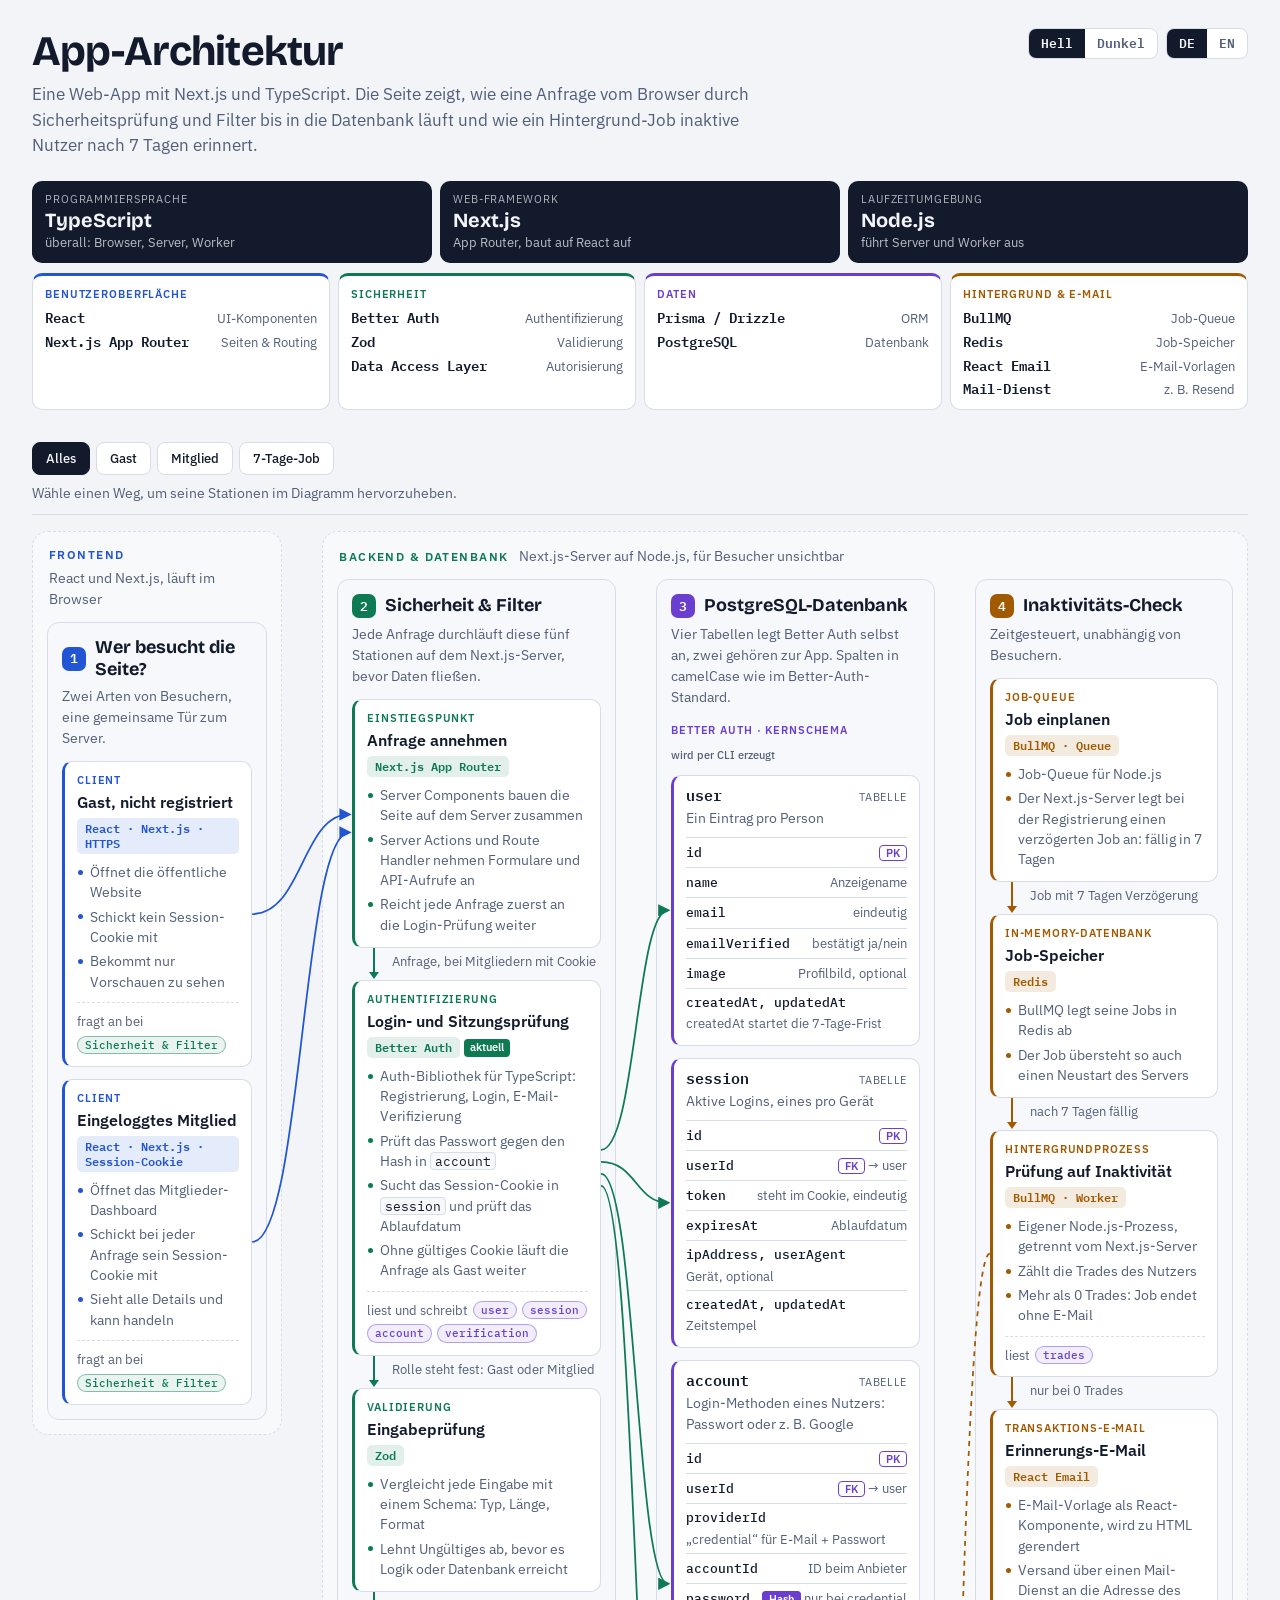
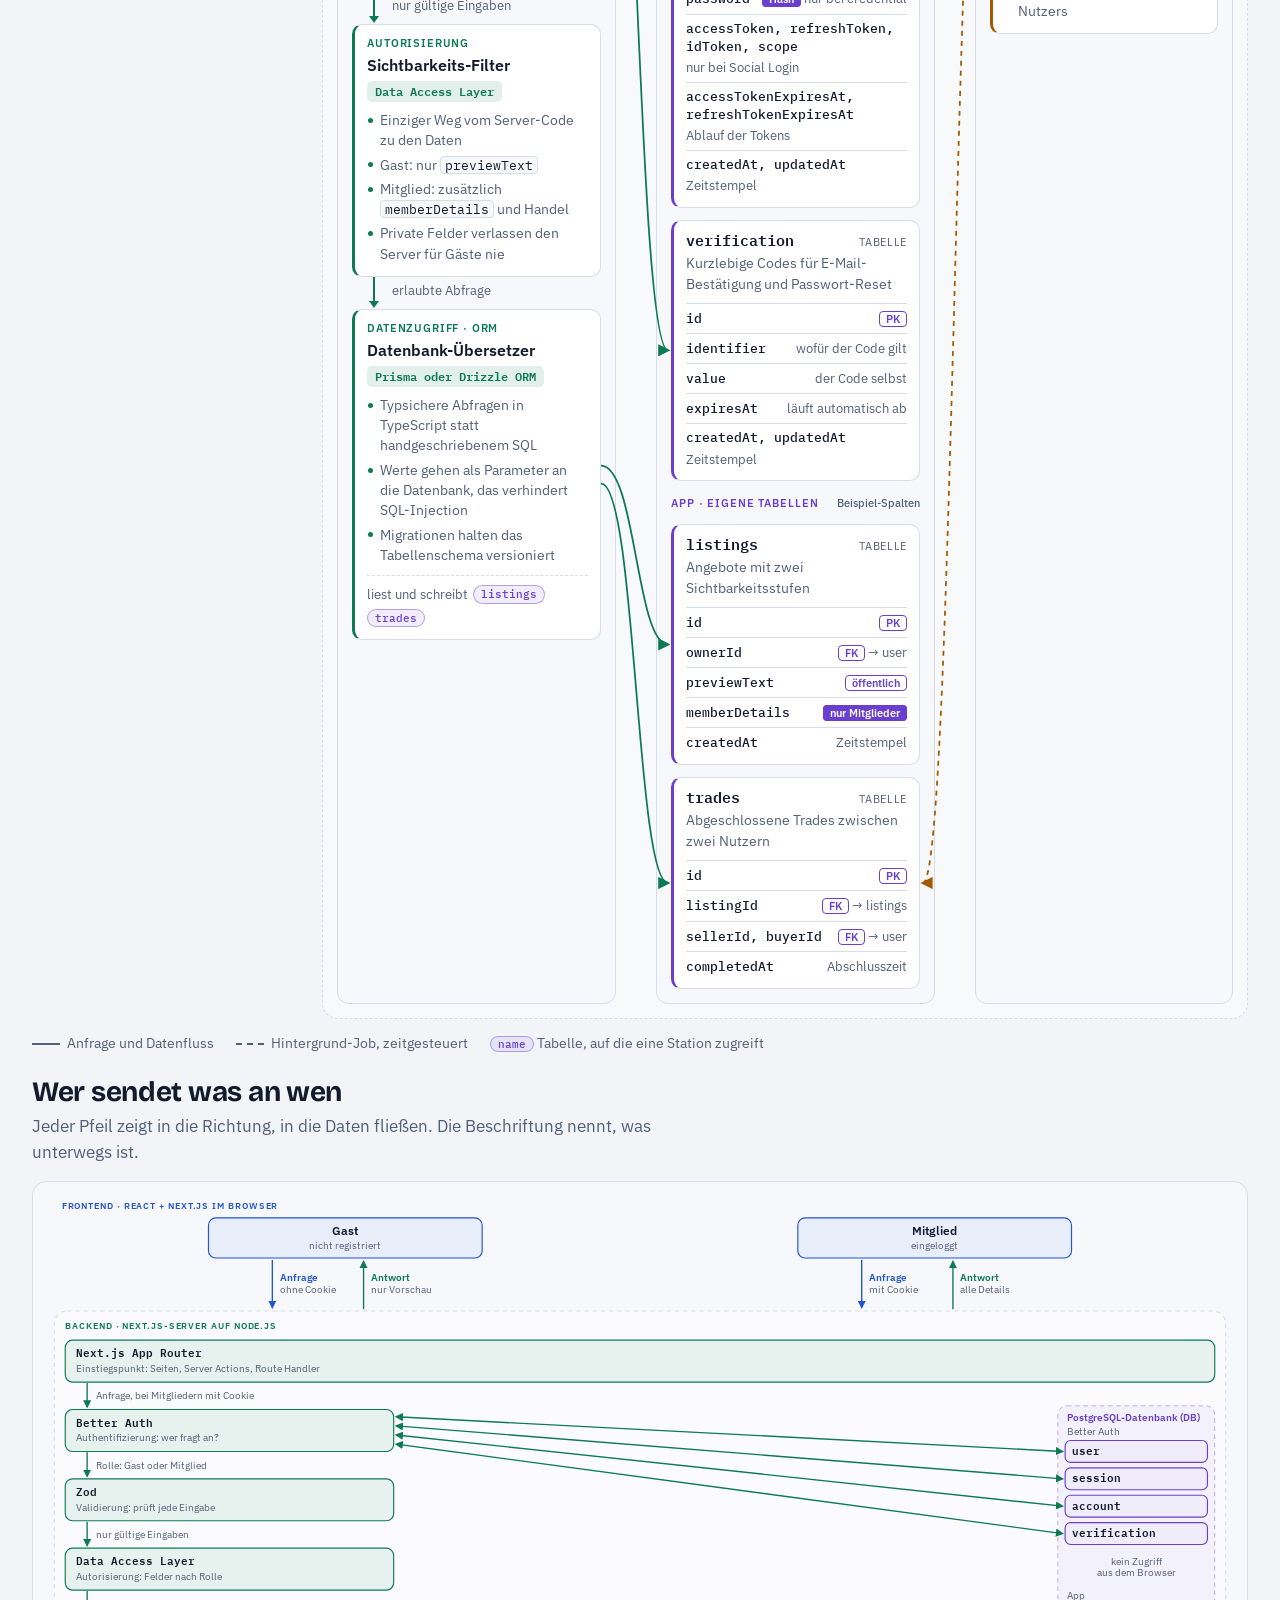
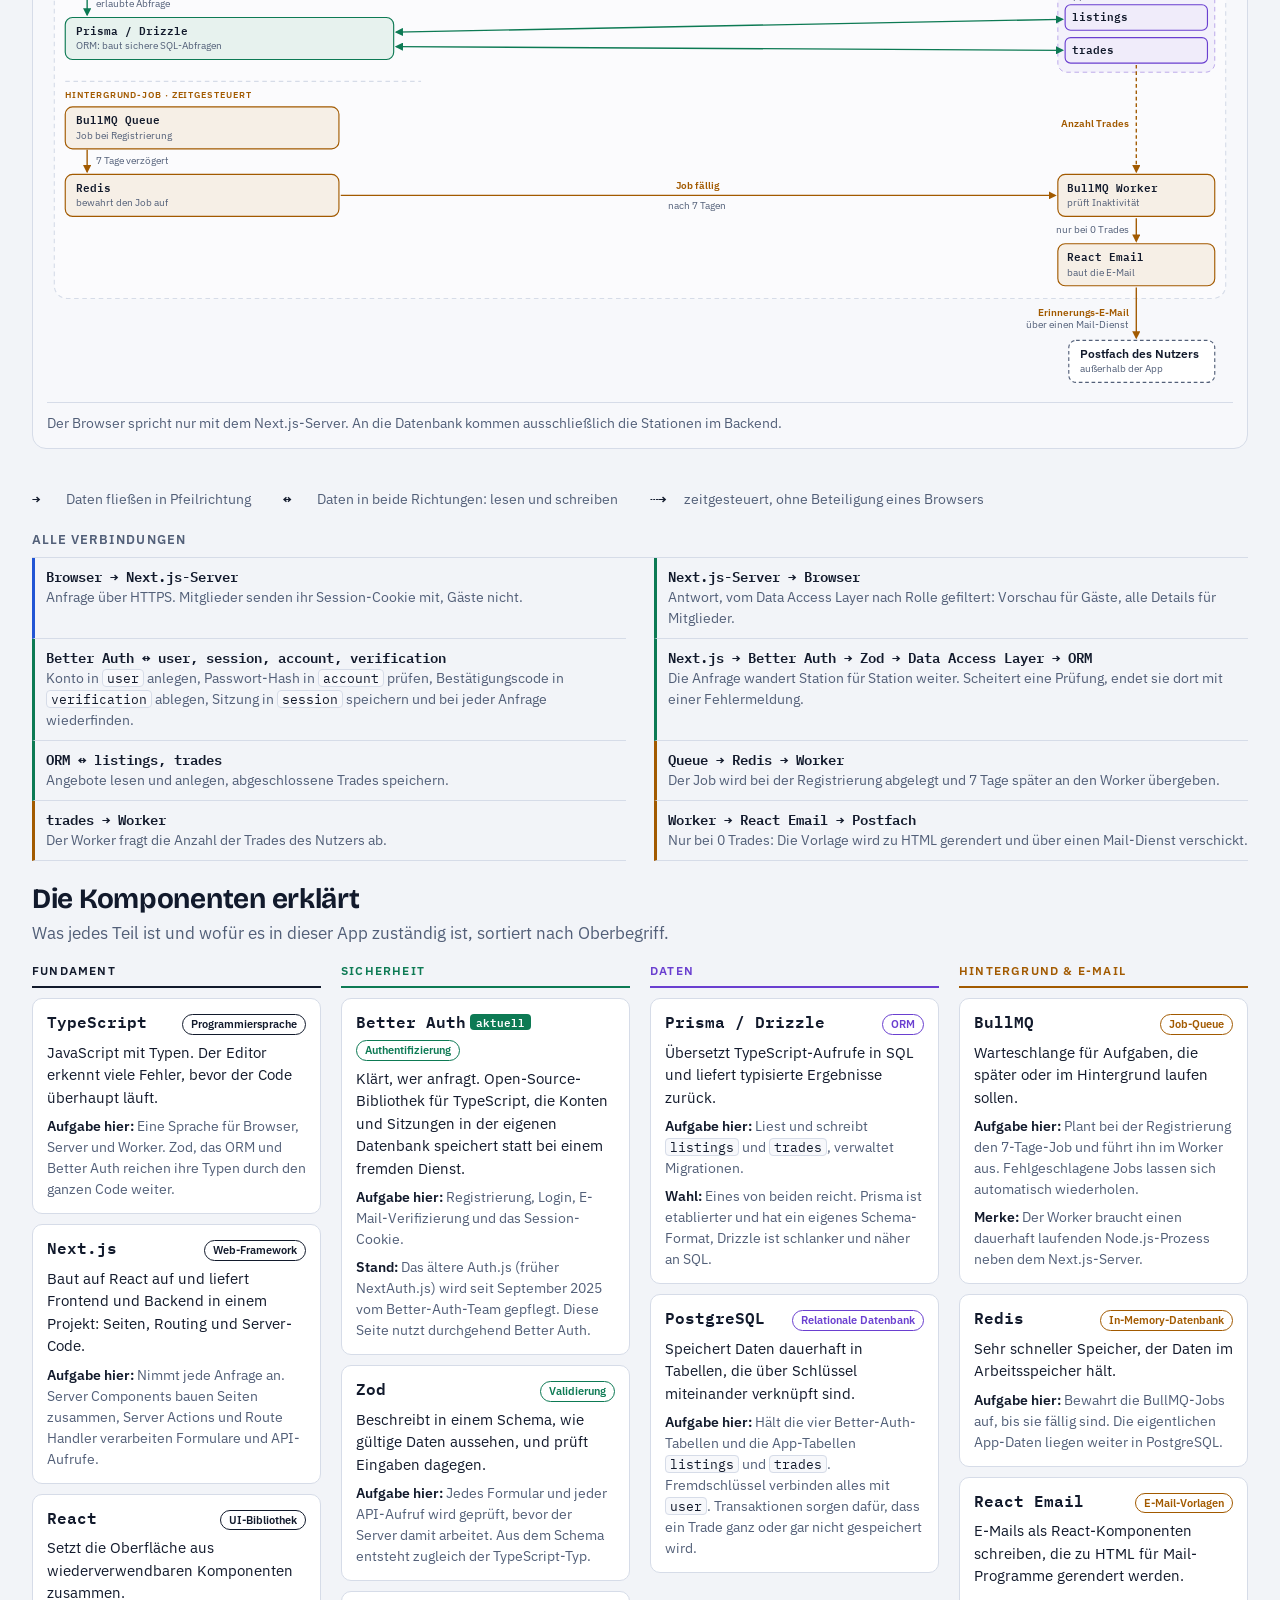
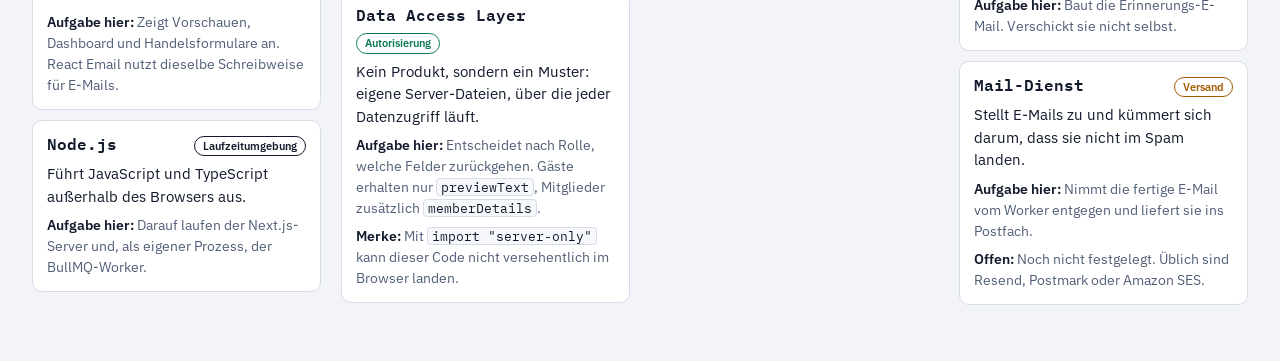
==== commit a3b262ed: "style(praesentation): smaller connection diagram content (viewBox 1300), narrower boxes with longer " ====
--- a/Praesentation/index.html
+++ b/Praesentation/index.html
@@ -311,7 +311,7 @@
 
   <div class="connect">
     <figure class="fig">
-      <svg viewBox="0 0 940 872" role="img" aria-label="Verbindungen zwischen Browser, dem Next.js-Server mit seinen Stationen, der PostgreSQL-Datenbank und dem Hintergrund-Job. Der Browser spricht nur mit dem Server, nie direkt mit der Datenbank.">
+      <svg viewBox="0 0 1300 872" role="img" aria-label="Verbindungen zwischen Browser, dem Next.js-Server mit seinen Stationen, der PostgreSQL-Datenbank und dem Hintergrund-Job. Der Browser spricht nur mit dem Server, nie direkt mit der Datenbank.">
         <defs>
           <marker id="e1" viewBox="0 0 10 10" refX="8" refY="5" markerWidth="6" markerHeight="6" orient="auto-start-reverse"><path d="M0,0 L10,5 L0,10 z" class="f1"/></marker>
           <marker id="e2" viewBox="0 0 10 10" refX="8" refY="5" markerWidth="6" markerHeight="6" orient="auto-start-reverse"><path d="M0,0 L10,5 L0,10 z" class="f2"/></marker>
@@ -320,33 +320,33 @@
 
         <!-- Frontend -->
         <text class="g-layer f1" x="16" y="14">FRONTEND · REACT + NEXT.JS IM BROWSER</text>
-        <rect class="g-box k1" x="16" y="24" width="442" height="44" rx="8"/>
-        <text class="g-title" x="28" y="43">Gast</text>
-        <text class="g-sub" x="28" y="58">nicht registriert</text>
-        <rect class="g-box k1" x="482" y="24" width="442" height="44" rx="8"/>
-        <text class="g-title" x="494" y="43">Mitglied</text>
-        <text class="g-sub" x="494" y="58">eingeloggt</text>
+        <rect class="g-box k1" x="177" y="24" width="300" height="44" rx="8"/>
+        <text class="g-title" x="327" y="43" text-anchor="middle">Gast</text>
+        <text class="g-sub" x="327" y="58" text-anchor="middle">nicht registriert</text>
+        <rect class="g-box k1" x="823" y="24" width="300" height="44" rx="8"/>
+        <text class="g-title" x="973" y="43" text-anchor="middle">Mitglied</text>
+        <text class="g-sub" x="973" y="58" text-anchor="middle">eingeloggt</text>
 
         <!-- Browser <-> Server -->
-        <line class="a a1" x1="34" y1="70" x2="34" y2="122" marker-end="url(#e1)"/>
-        <text class="g-lab f1" x="42" y="93">Anfrage</text>
-        <text class="g-sub" x="42" y="106">ohne Cookie</text>
-        <line class="a a2" x1="112" y1="124" x2="112" y2="72" marker-end="url(#e2)"/>
-        <text class="g-lab f2" x="120" y="93">Antwort</text>
-        <text class="g-sub" x="120" y="106">nur Vorschau</text>
-        <line class="a a1" x1="500" y1="70" x2="500" y2="122" marker-end="url(#e1)"/>
-        <text class="g-lab f1" x="508" y="93">Anfrage</text>
-        <text class="g-sub" x="508" y="106">mit Cookie</text>
-        <line class="a a2" x1="578" y1="124" x2="578" y2="72" marker-end="url(#e2)"/>
-        <text class="g-lab f2" x="586" y="93">Antwort</text>
-        <text class="g-sub" x="586" y="106">alle Details</text>
+        <line class="a a1" x1="247" y1="70" x2="247" y2="122" marker-end="url(#e1)"/>
+        <text class="g-lab f1" x="255" y="93">Anfrage</text>
+        <text class="g-sub" x="255" y="106">ohne Cookie</text>
+        <line class="a a2" x1="347" y1="124" x2="347" y2="72" marker-end="url(#e2)"/>
+        <text class="g-lab f2" x="355" y="93">Antwort</text>
+        <text class="g-sub" x="355" y="106">nur Vorschau</text>
+        <line class="a a1" x1="893" y1="70" x2="893" y2="122" marker-end="url(#e1)"/>
+        <text class="g-lab f1" x="901" y="93">Anfrage</text>
+        <text class="g-sub" x="901" y="106">mit Cookie</text>
+        <line class="a a2" x1="993" y1="124" x2="993" y2="72" marker-end="url(#e2)"/>
+        <text class="g-lab f2" x="1001" y="93">Antwort</text>
+        <text class="g-sub" x="1001" y="106">alle Details</text>
 
         <!-- Backend-Rahmen -->
-        <rect class="g-frame" x="8" y="126" width="924" height="644" rx="14"/>
+        <rect class="g-frame" x="8" y="126" width="1284" height="644" rx="14"/>
         <text class="g-layer f2" x="20" y="146">BACKEND · NEXT.JS-SERVER AUF NODE.JS</text>
 
         <!-- Einstiegspunkt -->
-        <rect class="g-box k2" x="20" y="158" width="900" height="46" rx="8"/>
+        <rect class="g-box k2" x="20" y="158" width="1260" height="46" rx="8"/>
         <text class="g-name" x="32" y="177">Next.js App Router</text>
         <text class="g-sub" x="32" y="193">Einstiegspunkt: Seiten, Server Actions, Route Handler</text>
         <line class="a a2" x1="44" y1="205" x2="44" y2="231" marker-end="url(#e2)"/>
@@ -355,98 +355,98 @@
         <g transform="translate(0,76)">
 
         <!-- Datenbank -->
-        <rect class="g-db" x="748" y="154" width="172" height="292" rx="10"/>
-        <text class="g-lab f3" x="758" y="171">PostgreSQL-Datenbank (DB)</text>
-        <text class="g-sub" x="758" y="186">Better Auth</text>
-        <rect class="g-box k3" x="756" y="192" width="156" height="24" rx="6"/>
-        <text class="g-name" x="764" y="208">user</text>
-        <rect class="g-box k3" x="756" y="222" width="156" height="24" rx="6"/>
-        <text class="g-name" x="764" y="238">session</text>
-        <rect class="g-box k3" x="756" y="252" width="156" height="24" rx="6"/>
-        <text class="g-name" x="764" y="268">account</text>
-        <rect class="g-box k3" x="756" y="282" width="156" height="24" rx="6"/>
-        <text class="g-name" x="764" y="298">verification</text>
-        <text class="g-sub" x="834" y="328" text-anchor="middle">kein Zugriff</text>
-        <text class="g-sub" x="834" y="341" text-anchor="middle">aus dem Browser</text>
-        <text class="g-sub" x="758" y="366">App</text>
-        <rect class="g-box k3" x="756" y="372" width="156" height="28" rx="6"/>
-        <text class="g-name" x="764" y="390">listings</text>
-        <rect class="g-box k3" x="756" y="408" width="156" height="28" rx="6"/>
-        <text class="g-name" x="764" y="426">trades</text>
+        <rect class="g-db" x="1108" y="154" width="172" height="292" rx="10"/>
+        <text class="g-lab f3" x="1118" y="171">PostgreSQL-Datenbank (DB)</text>
+        <text class="g-sub" x="1118" y="186">Better Auth</text>
+        <rect class="g-box k3" x="1116" y="192" width="156" height="24" rx="6"/>
+        <text class="g-name" x="1124" y="208">user</text>
+        <rect class="g-box k3" x="1116" y="222" width="156" height="24" rx="6"/>
+        <text class="g-name" x="1124" y="238">session</text>
+        <rect class="g-box k3" x="1116" y="252" width="156" height="24" rx="6"/>
+        <text class="g-name" x="1124" y="268">account</text>
+        <rect class="g-box k3" x="1116" y="282" width="156" height="24" rx="6"/>
+        <text class="g-name" x="1124" y="298">verification</text>
+        <text class="g-sub" x="1194" y="328" text-anchor="middle">kein Zugriff</text>
+        <text class="g-sub" x="1194" y="341" text-anchor="middle">aus dem Browser</text>
+        <text class="g-sub" x="1118" y="366">App</text>
+        <rect class="g-box k3" x="1116" y="372" width="156" height="28" rx="6"/>
+        <text class="g-name" x="1124" y="390">listings</text>
+        <rect class="g-box k3" x="1116" y="408" width="156" height="28" rx="6"/>
+        <text class="g-name" x="1124" y="426">trades</text>
 
         <!-- Better Auth <-> eigene Tabellen -->
-        <line class="a a2" x1="513" y1="166" x2="753" y2="204" marker-start="url(#e2)" marker-end="url(#e2)"/>
-        <line class="a a2" x1="513" y1="176" x2="753" y2="234" marker-start="url(#e2)" marker-end="url(#e2)"/>
-        <line class="a a2" x1="513" y1="186" x2="753" y2="264" marker-start="url(#e2)" marker-end="url(#e2)"/>
-        <line class="a a2" x1="513" y1="196" x2="753" y2="294" marker-start="url(#e2)" marker-end="url(#e2)"/>
+        <line class="a a2" x1="383" y1="166" x2="1113" y2="204" marker-start="url(#e2)" marker-end="url(#e2)"/>
+        <line class="a a2" x1="383" y1="176" x2="1113" y2="234" marker-start="url(#e2)" marker-end="url(#e2)"/>
+        <line class="a a2" x1="383" y1="186" x2="1113" y2="264" marker-start="url(#e2)" marker-end="url(#e2)"/>
+        <line class="a a2" x1="383" y1="196" x2="1113" y2="294" marker-start="url(#e2)" marker-end="url(#e2)"/>
 
         <!-- Vier Stationen -->
-        <rect class="g-box k2" x="20" y="158" width="490" height="46" rx="8"/>
+        <rect class="g-box k2" x="20" y="158" width="360" height="46" rx="8"/>
         <text class="g-name" x="32" y="177">Better Auth</text>
         <text class="g-sub" x="32" y="193">Authentifizierung: wer fragt an?</text>
         <line class="a a2" x1="44" y1="205" x2="44" y2="231" marker-end="url(#e2)"/>
         <text class="g-sub" x="54" y="223">Rolle: Gast oder Mitglied</text>
 
-        <rect class="g-box k2" x="20" y="234" width="490" height="46" rx="8"/>
+        <rect class="g-box k2" x="20" y="234" width="360" height="46" rx="8"/>
         <text class="g-name" x="32" y="253">Zod</text>
         <text class="g-sub" x="32" y="269">Validierung: prüft jede Eingabe</text>
         <line class="a a2" x1="44" y1="281" x2="44" y2="307" marker-end="url(#e2)"/>
         <text class="g-sub" x="54" y="299">nur gültige Eingaben</text>
 
-        <rect class="g-box k2" x="20" y="310" width="490" height="46" rx="8"/>
+        <rect class="g-box k2" x="20" y="310" width="360" height="46" rx="8"/>
         <text class="g-name" x="32" y="329">Data Access Layer</text>
         <text class="g-sub" x="32" y="345">Autorisierung: Felder nach Rolle</text>
         <line class="a a2" x1="44" y1="357" x2="44" y2="383" marker-end="url(#e2)"/>
         <text class="g-sub" x="54" y="375">erlaubte Abfrage</text>
 
-        <rect class="g-box k2" x="20" y="386" width="490" height="46" rx="8"/>
+        <rect class="g-box k2" x="20" y="386" width="360" height="46" rx="8"/>
         <text class="g-name" x="32" y="405">Prisma / Drizzle</text>
         <text class="g-sub" x="32" y="421">ORM: baut sichere SQL-Abfragen</text>
 
         <!-- Server <-> Datenbank -->
-        <line class="a a2" x1="513" y1="402" x2="753" y2="388" marker-start="url(#e2)" marker-end="url(#e2)"/>
-        <line class="a a2" x1="513" y1="418" x2="753" y2="422" marker-start="url(#e2)" marker-end="url(#e2)"/>
+        <line class="a a2" x1="383" y1="402" x2="1113" y2="388" marker-start="url(#e2)" marker-end="url(#e2)"/>
+        <line class="a a2" x1="383" y1="418" x2="1113" y2="422" marker-start="url(#e2)" marker-end="url(#e2)"/>
 
         <!-- Hintergrund-Job -->
-        <line class="g-div" x1="20" y1="456" x2="540" y2="456"/>
+        <line class="g-div" x1="20" y1="456" x2="410" y2="456"/>
         <text class="g-layer f4" x="20" y="474">HINTERGRUND-JOB · ZEITGESTEUERT</text>
 
-        <rect class="g-box k4" x="20" y="484" width="410" height="46" rx="8"/>
+        <rect class="g-box k4" x="20" y="484" width="300" height="46" rx="8"/>
         <text class="g-name" x="32" y="503">BullMQ Queue</text>
         <text class="g-sub" x="32" y="519">Job bei Registrierung</text>
         <line class="a a4" x1="44" y1="531" x2="44" y2="555" marker-end="url(#e4)"/>
         <text class="g-sub" x="54" y="547">7 Tage verzögert</text>
 
-        <rect class="g-box k4" x="20" y="558" width="410" height="46" rx="8"/>
+        <rect class="g-box k4" x="20" y="558" width="300" height="46" rx="8"/>
         <text class="g-name" x="32" y="577">Redis</text>
         <text class="g-sub" x="32" y="593">bewahrt den Job auf</text>
 
-        <line class="a a4" x1="432" y1="581" x2="745" y2="581" marker-end="url(#e4)"/>
-        <text class="g-lab f4" x="588" y="574" text-anchor="middle">Job fällig</text>
-        <text class="g-sub" x="588" y="596" text-anchor="middle">nach 7 Tagen</text>
-
-        <rect class="g-box k4" x="748" y="558" width="172" height="46" rx="8"/>
-        <text class="g-name" x="758" y="577">BullMQ Worker</text>
-        <text class="g-sub" x="758" y="593">prüft Inaktivität</text>
-
-        <line class="a a4" x1="834" y1="438" x2="834" y2="555" stroke-dasharray="4 3" marker-end="url(#e4)"/>
-        <text class="g-lab f4" x="826" y="506" text-anchor="end">Anzahl Trades</text>
-
-        <line class="a a4" x1="834" y1="606" x2="834" y2="631" marker-end="url(#e4)"/>
-        <text class="g-sub" x="826" y="622" text-anchor="end">nur bei 0 Trades</text>
-
-        <rect class="g-box k4" x="748" y="634" width="172" height="46" rx="8"/>
-        <text class="g-name" x="758" y="653">React Email</text>
-        <text class="g-sub" x="758" y="669">baut die E-Mail</text>
-
-        <line class="a a4" x1="834" y1="682" x2="834" y2="737" marker-end="url(#e4)"/>
-        <text class="g-lab f4" x="826" y="713" text-anchor="end">Erinnerungs-E-Mail</text>
-        <text class="g-sub" x="826" y="726" text-anchor="end">über einen Mail-Dienst</text>
+        <line class="a a4" x1="322" y1="581" x2="1105" y2="581" marker-end="url(#e4)"/>
+        <text class="g-lab f4" x="713" y="574" text-anchor="middle">Job fällig</text>
+        <text class="g-sub" x="713" y="596" text-anchor="middle">nach 7 Tagen</text>
+
+        <rect class="g-box k4" x="1108" y="558" width="172" height="46" rx="8"/>
+        <text class="g-name" x="1118" y="577">BullMQ Worker</text>
+        <text class="g-sub" x="1118" y="593">prüft Inaktivität</text>
+
+        <line class="a a4" x1="1194" y1="438" x2="1194" y2="555" stroke-dasharray="4 3" marker-end="url(#e4)"/>
+        <text class="g-lab f4" x="1186" y="506" text-anchor="end">Anzahl Trades</text>
+
+        <line class="a a4" x1="1194" y1="606" x2="1194" y2="631" marker-end="url(#e4)"/>
+        <text class="g-sub" x="1186" y="622" text-anchor="end">nur bei 0 Trades</text>
+
+        <rect class="g-box k4" x="1108" y="634" width="172" height="46" rx="8"/>
+        <text class="g-name" x="1118" y="653">React Email</text>
+        <text class="g-sub" x="1118" y="669">baut die E-Mail</text>
+
+        <line class="a a4" x1="1194" y1="682" x2="1194" y2="737" marker-end="url(#e4)"/>
+        <text class="g-lab f4" x="1186" y="713" text-anchor="end">Erinnerungs-E-Mail</text>
+        <text class="g-sub" x="1186" y="726" text-anchor="end">über einen Mail-Dienst</text>
 
         <!-- Außerhalb -->
-        <rect class="g-box k0" x="760" y="740" width="160" height="46" rx="8"/>
-        <text class="g-title" x="772" y="759">Postfach des Nutzers</text>
-        <text class="g-sub" x="772" y="775">außerhalb der App</text>
+        <rect class="g-box k0" x="1120" y="740" width="160" height="46" rx="8"/>
+        <text class="g-title" x="1132" y="759">Postfach des Nutzers</text>
+        <text class="g-sub" x="1132" y="775">außerhalb der App</text>
         </g>
       </svg>
       <figcaption>Der Browser spricht nur mit dem Next.js-Server. An die Datenbank kommen ausschließlich die Stationen im Backend.</figcaption>
--- a/Praesentation/style.css
+++ b/Praesentation/style.css
@@ -225,7 +225,8 @@
 
   @media (max-width:1080px){
     .connect{grid-template-columns:1fr;gap:18px;max-width:620px}
-    .fig{padding:10px}
+    .fig{padding:10px;overflow-x:auto;scrollbar-width:thin;scrollbar-color:var(--line) transparent}
+    .fig svg{min-width:900px}
     .layers,.be-cols{grid-template-columns:1fr;gap:0}
     .wrap{max-width:620px}
     svg#wires,.legend .wide{display:none}
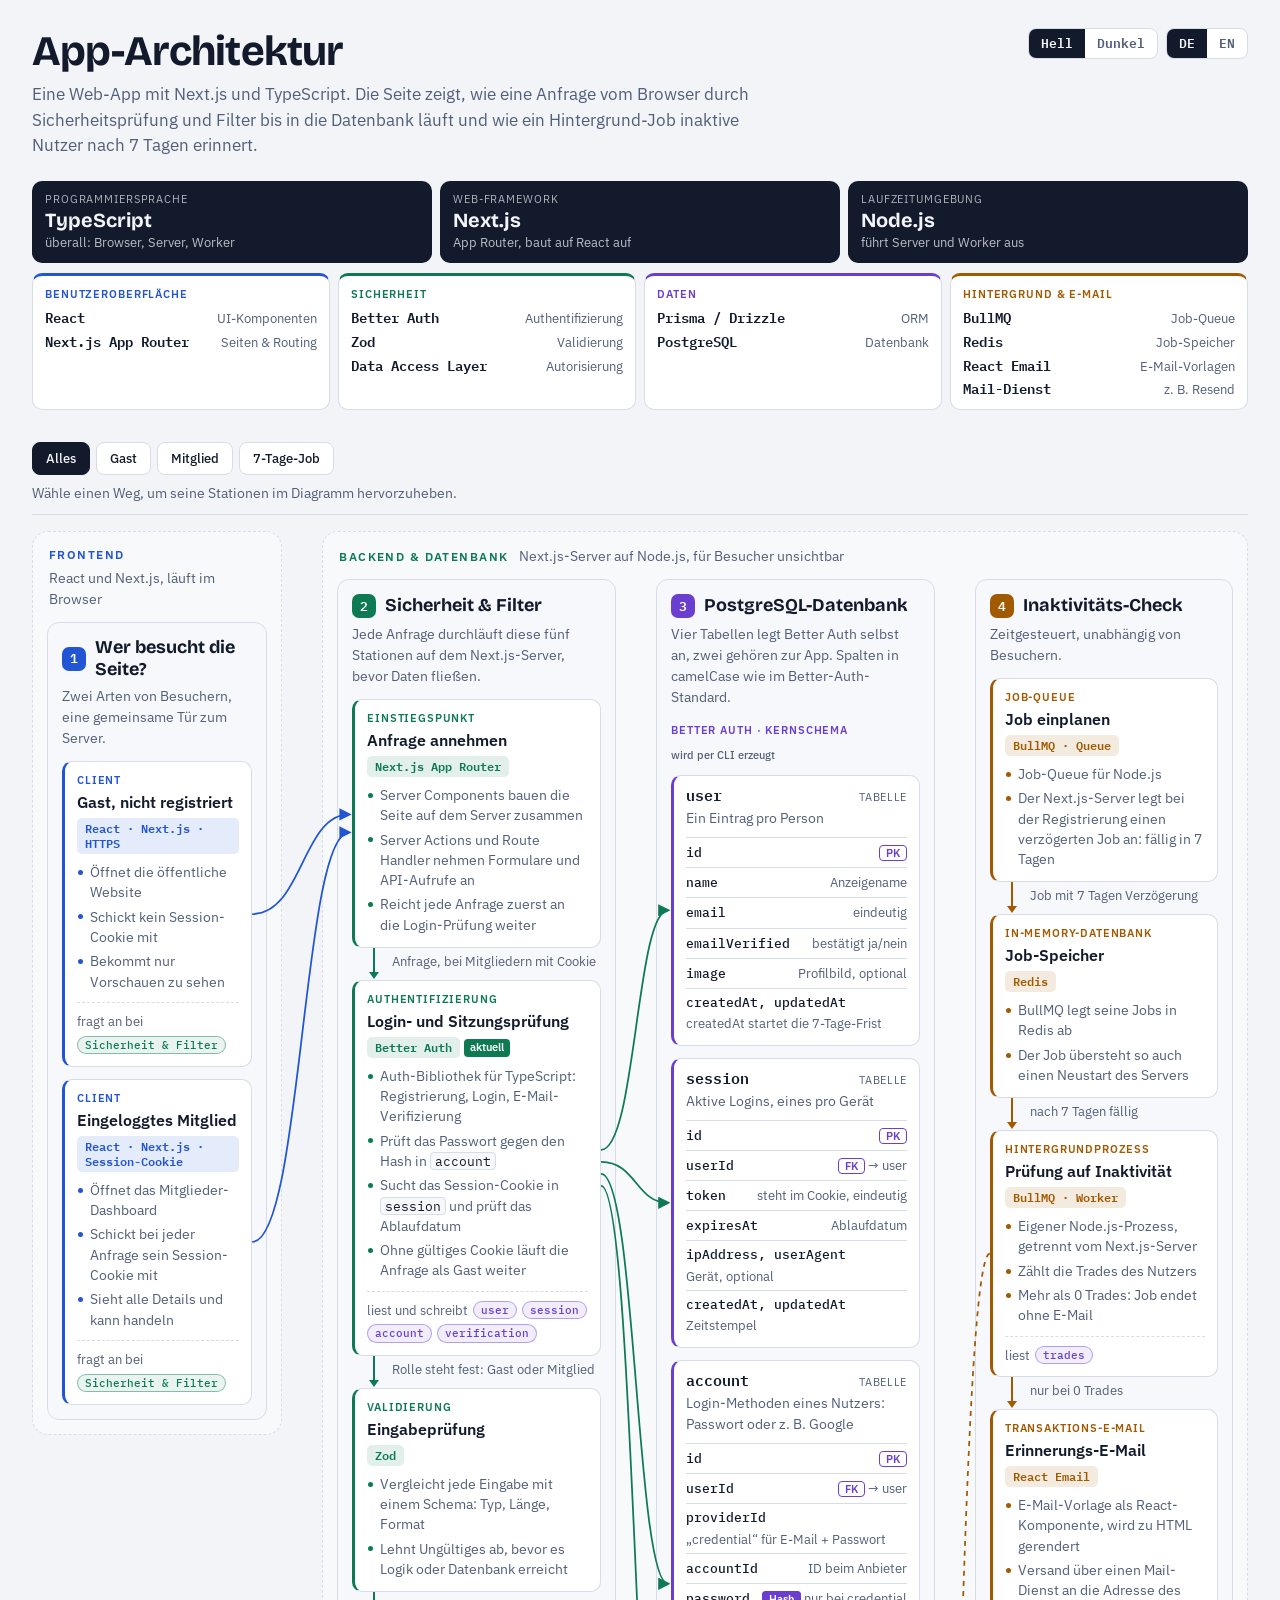
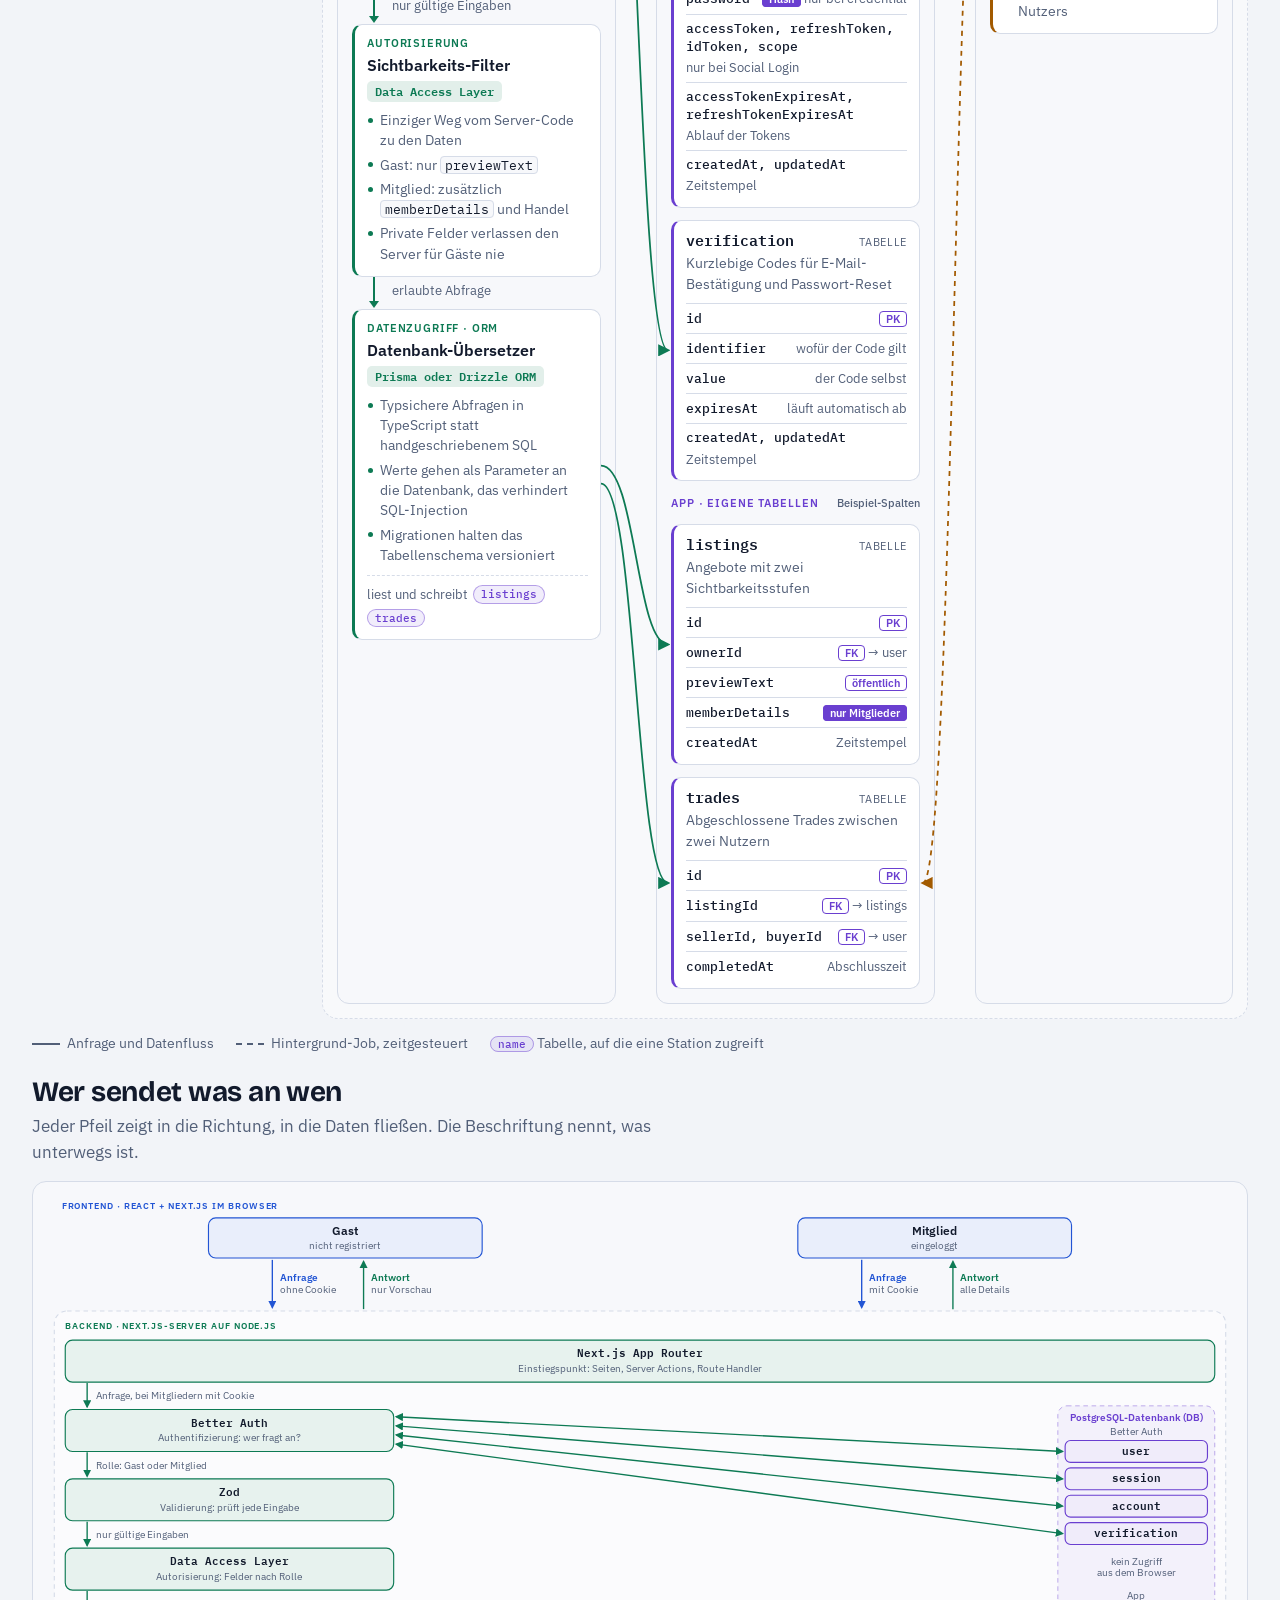
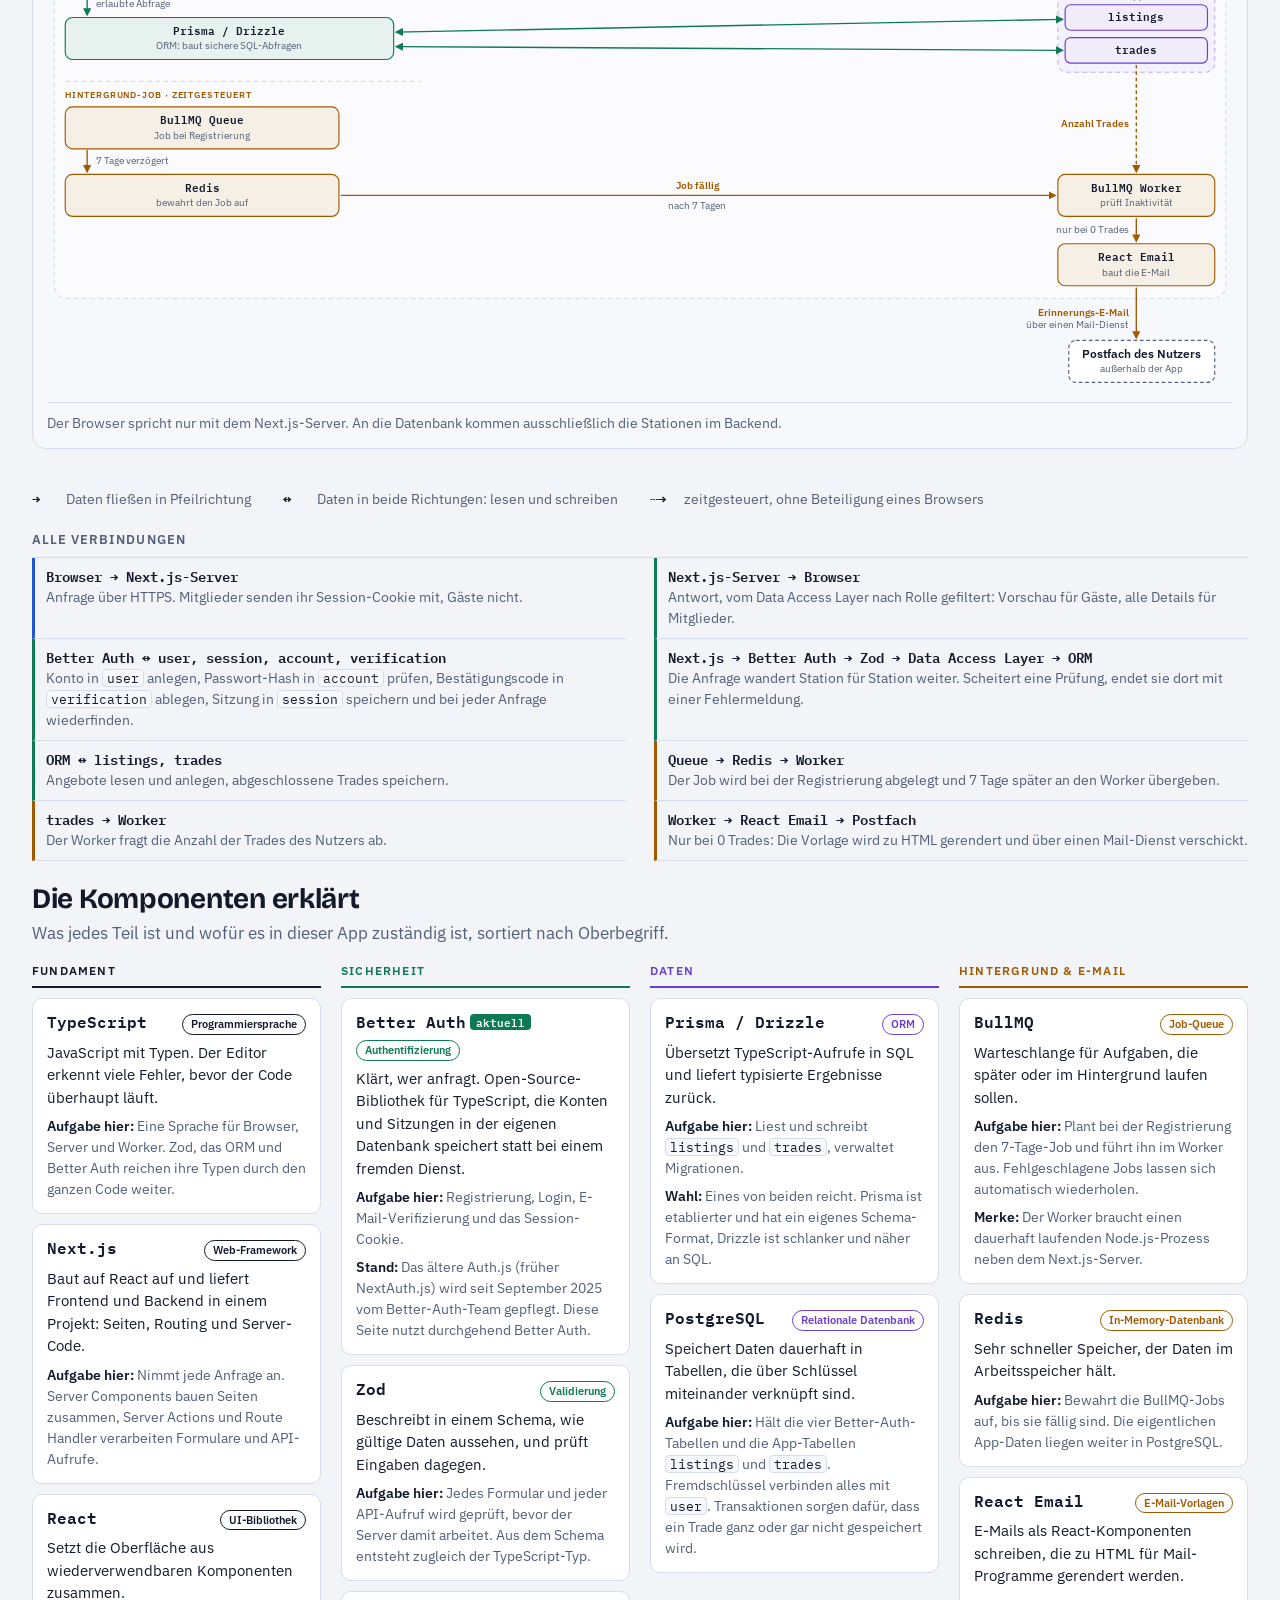
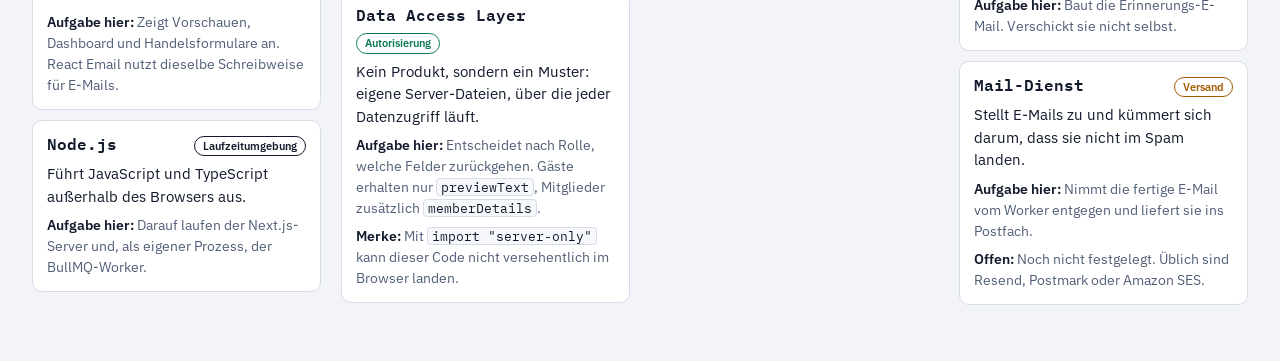
==== commit c0ddd863: "style(praesentation): center texts in connection diagram boxes Co-Authored-By: Claude Opus 5.5 <nore" ====
--- a/Praesentation/index.html
+++ b/Praesentation/index.html
@@ -347,8 +347,8 @@
 
         <!-- Einstiegspunkt -->
         <rect class="g-box k2" x="20" y="158" width="1260" height="46" rx="8"/>
-        <text class="g-name" x="32" y="177">Next.js App Router</text>
-        <text class="g-sub" x="32" y="193">Einstiegspunkt: Seiten, Server Actions, Route Handler</text>
+        <text class="g-name" x="650" y="177" text-anchor="middle">Next.js App Router</text>
+        <text class="g-sub" x="650" y="193" text-anchor="middle">Einstiegspunkt: Seiten, Server Actions, Route Handler</text>
         <line class="a a2" x1="44" y1="205" x2="44" y2="231" marker-end="url(#e2)"/>
         <text class="g-sub" x="54" y="223">Anfrage, bei Mitgliedern mit Cookie</text>
 
@@ -356,23 +356,23 @@
 
         <!-- Datenbank -->
         <rect class="g-db" x="1108" y="154" width="172" height="292" rx="10"/>
-        <text class="g-lab f3" x="1118" y="171">PostgreSQL-Datenbank (DB)</text>
-        <text class="g-sub" x="1118" y="186">Better Auth</text>
+        <text class="g-lab f3" x="1194" y="171" text-anchor="middle">PostgreSQL-Datenbank (DB)</text>
+        <text class="g-sub" x="1194" y="186" text-anchor="middle">Better Auth</text>
         <rect class="g-box k3" x="1116" y="192" width="156" height="24" rx="6"/>
-        <text class="g-name" x="1124" y="208">user</text>
+        <text class="g-name" x="1194" y="208" text-anchor="middle">user</text>
         <rect class="g-box k3" x="1116" y="222" width="156" height="24" rx="6"/>
-        <text class="g-name" x="1124" y="238">session</text>
+        <text class="g-name" x="1194" y="238" text-anchor="middle">session</text>
         <rect class="g-box k3" x="1116" y="252" width="156" height="24" rx="6"/>
-        <text class="g-name" x="1124" y="268">account</text>
+        <text class="g-name" x="1194" y="268" text-anchor="middle">account</text>
         <rect class="g-box k3" x="1116" y="282" width="156" height="24" rx="6"/>
-        <text class="g-name" x="1124" y="298">verification</text>
+        <text class="g-name" x="1194" y="298" text-anchor="middle">verification</text>
         <text class="g-sub" x="1194" y="328" text-anchor="middle">kein Zugriff</text>
         <text class="g-sub" x="1194" y="341" text-anchor="middle">aus dem Browser</text>
-        <text class="g-sub" x="1118" y="366">App</text>
+        <text class="g-sub" x="1194" y="366" text-anchor="middle">App</text>
         <rect class="g-box k3" x="1116" y="372" width="156" height="28" rx="6"/>
-        <text class="g-name" x="1124" y="390">listings</text>
+        <text class="g-name" x="1194" y="390" text-anchor="middle">listings</text>
         <rect class="g-box k3" x="1116" y="408" width="156" height="28" rx="6"/>
-        <text class="g-name" x="1124" y="426">trades</text>
+        <text class="g-name" x="1194" y="426" text-anchor="middle">trades</text>
 
         <!-- Better Auth <-> eigene Tabellen -->
         <line class="a a2" x1="383" y1="166" x2="1113" y2="204" marker-start="url(#e2)" marker-end="url(#e2)"/>
@@ -382,26 +382,26 @@
 
         <!-- Vier Stationen -->
         <rect class="g-box k2" x="20" y="158" width="360" height="46" rx="8"/>
-        <text class="g-name" x="32" y="177">Better Auth</text>
-        <text class="g-sub" x="32" y="193">Authentifizierung: wer fragt an?</text>
+        <text class="g-name" x="200" y="177" text-anchor="middle">Better Auth</text>
+        <text class="g-sub" x="200" y="193" text-anchor="middle">Authentifizierung: wer fragt an?</text>
         <line class="a a2" x1="44" y1="205" x2="44" y2="231" marker-end="url(#e2)"/>
         <text class="g-sub" x="54" y="223">Rolle: Gast oder Mitglied</text>
 
         <rect class="g-box k2" x="20" y="234" width="360" height="46" rx="8"/>
-        <text class="g-name" x="32" y="253">Zod</text>
-        <text class="g-sub" x="32" y="269">Validierung: prüft jede Eingabe</text>
+        <text class="g-name" x="200" y="253" text-anchor="middle">Zod</text>
+        <text class="g-sub" x="200" y="269" text-anchor="middle">Validierung: prüft jede Eingabe</text>
         <line class="a a2" x1="44" y1="281" x2="44" y2="307" marker-end="url(#e2)"/>
         <text class="g-sub" x="54" y="299">nur gültige Eingaben</text>
 
         <rect class="g-box k2" x="20" y="310" width="360" height="46" rx="8"/>
-        <text class="g-name" x="32" y="329">Data Access Layer</text>
-        <text class="g-sub" x="32" y="345">Autorisierung: Felder nach Rolle</text>
+        <text class="g-name" x="200" y="329" text-anchor="middle">Data Access Layer</text>
+        <text class="g-sub" x="200" y="345" text-anchor="middle">Autorisierung: Felder nach Rolle</text>
         <line class="a a2" x1="44" y1="357" x2="44" y2="383" marker-end="url(#e2)"/>
         <text class="g-sub" x="54" y="375">erlaubte Abfrage</text>
 
         <rect class="g-box k2" x="20" y="386" width="360" height="46" rx="8"/>
-        <text class="g-name" x="32" y="405">Prisma / Drizzle</text>
-        <text class="g-sub" x="32" y="421">ORM: baut sichere SQL-Abfragen</text>
+        <text class="g-name" x="200" y="405" text-anchor="middle">Prisma / Drizzle</text>
+        <text class="g-sub" x="200" y="421" text-anchor="middle">ORM: baut sichere SQL-Abfragen</text>
 
         <!-- Server <-> Datenbank -->
         <line class="a a2" x1="383" y1="402" x2="1113" y2="388" marker-start="url(#e2)" marker-end="url(#e2)"/>
@@ -412,22 +412,22 @@
         <text class="g-layer f4" x="20" y="474">HINTERGRUND-JOB · ZEITGESTEUERT</text>
 
         <rect class="g-box k4" x="20" y="484" width="300" height="46" rx="8"/>
-        <text class="g-name" x="32" y="503">BullMQ Queue</text>
-        <text class="g-sub" x="32" y="519">Job bei Registrierung</text>
+        <text class="g-name" x="170" y="503" text-anchor="middle">BullMQ Queue</text>
+        <text class="g-sub" x="170" y="519" text-anchor="middle">Job bei Registrierung</text>
         <line class="a a4" x1="44" y1="531" x2="44" y2="555" marker-end="url(#e4)"/>
         <text class="g-sub" x="54" y="547">7 Tage verzögert</text>
 
         <rect class="g-box k4" x="20" y="558" width="300" height="46" rx="8"/>
-        <text class="g-name" x="32" y="577">Redis</text>
-        <text class="g-sub" x="32" y="593">bewahrt den Job auf</text>
+        <text class="g-name" x="170" y="577" text-anchor="middle">Redis</text>
+        <text class="g-sub" x="170" y="593" text-anchor="middle">bewahrt den Job auf</text>
 
         <line class="a a4" x1="322" y1="581" x2="1105" y2="581" marker-end="url(#e4)"/>
         <text class="g-lab f4" x="713" y="574" text-anchor="middle">Job fällig</text>
         <text class="g-sub" x="713" y="596" text-anchor="middle">nach 7 Tagen</text>
 
         <rect class="g-box k4" x="1108" y="558" width="172" height="46" rx="8"/>
-        <text class="g-name" x="1118" y="577">BullMQ Worker</text>
-        <text class="g-sub" x="1118" y="593">prüft Inaktivität</text>
+        <text class="g-name" x="1194" y="577" text-anchor="middle">BullMQ Worker</text>
+        <text class="g-sub" x="1194" y="593" text-anchor="middle">prüft Inaktivität</text>
 
         <line class="a a4" x1="1194" y1="438" x2="1194" y2="555" stroke-dasharray="4 3" marker-end="url(#e4)"/>
         <text class="g-lab f4" x="1186" y="506" text-anchor="end">Anzahl Trades</text>
@@ -436,8 +436,8 @@
         <text class="g-sub" x="1186" y="622" text-anchor="end">nur bei 0 Trades</text>
 
         <rect class="g-box k4" x="1108" y="634" width="172" height="46" rx="8"/>
-        <text class="g-name" x="1118" y="653">React Email</text>
-        <text class="g-sub" x="1118" y="669">baut die E-Mail</text>
+        <text class="g-name" x="1194" y="653" text-anchor="middle">React Email</text>
+        <text class="g-sub" x="1194" y="669" text-anchor="middle">baut die E-Mail</text>
 
         <line class="a a4" x1="1194" y1="682" x2="1194" y2="737" marker-end="url(#e4)"/>
         <text class="g-lab f4" x="1186" y="713" text-anchor="end">Erinnerungs-E-Mail</text>
@@ -445,8 +445,8 @@
 
         <!-- Außerhalb -->
         <rect class="g-box k0" x="1120" y="740" width="160" height="46" rx="8"/>
-        <text class="g-title" x="1132" y="759">Postfach des Nutzers</text>
-        <text class="g-sub" x="1132" y="775">außerhalb der App</text>
+        <text class="g-title" x="1200" y="759" text-anchor="middle">Postfach des Nutzers</text>
+        <text class="g-sub" x="1200" y="775" text-anchor="middle">außerhalb der App</text>
         </g>
       </svg>
       <figcaption>Der Browser spricht nur mit dem Next.js-Server. An die Datenbank kommen ausschließlich die Stationen im Backend.</figcaption>
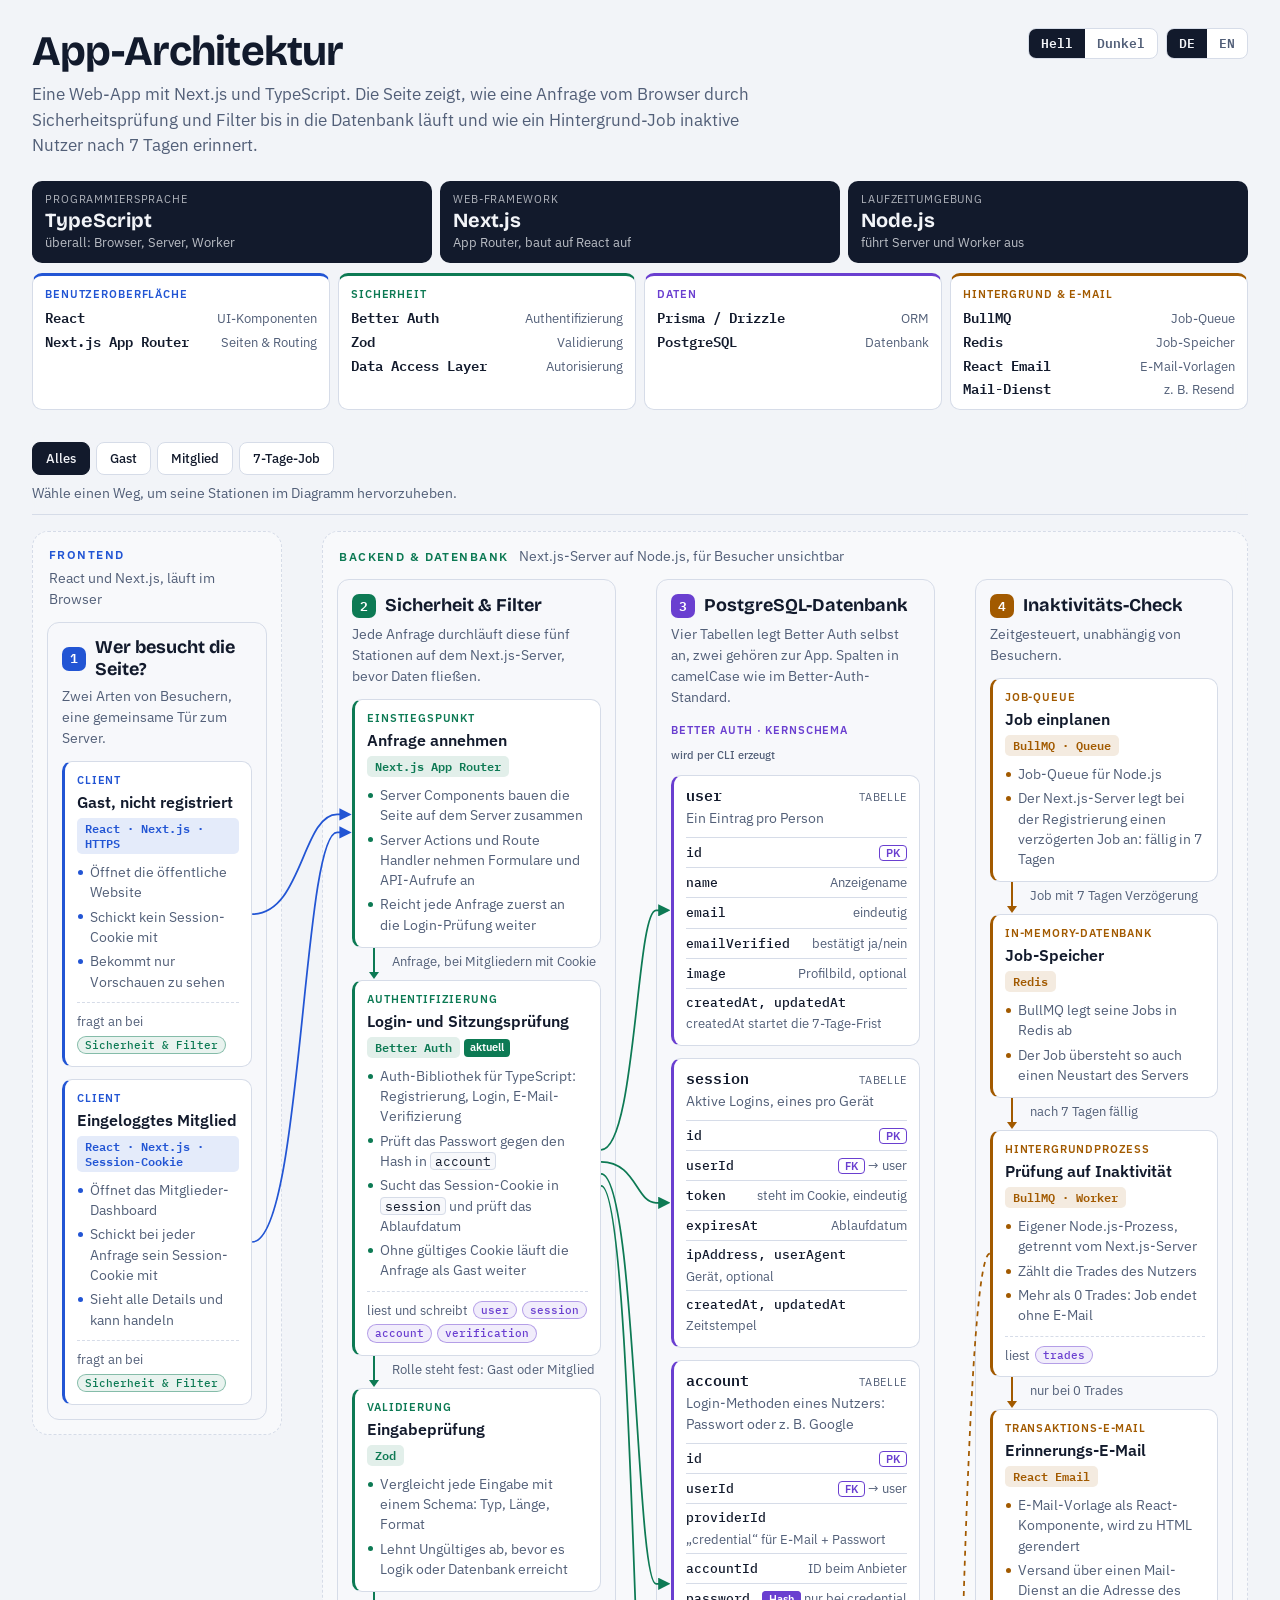
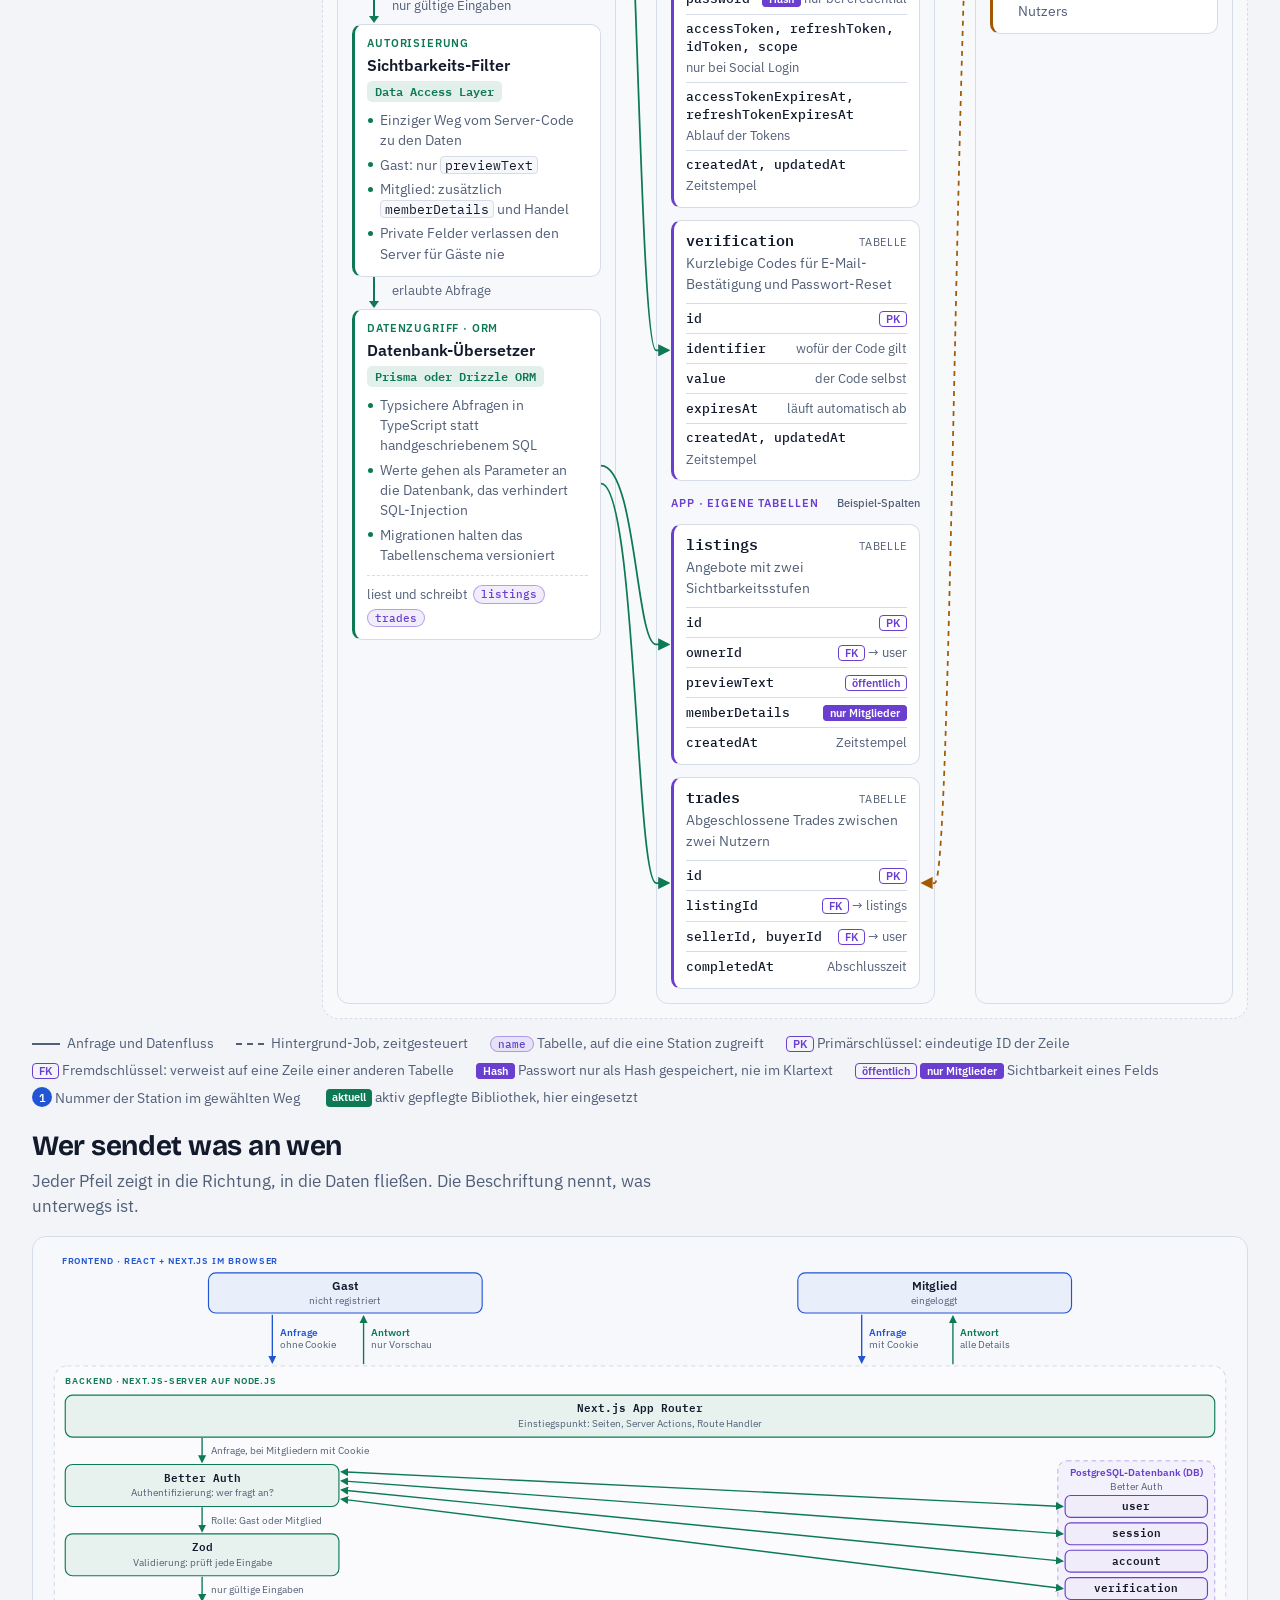
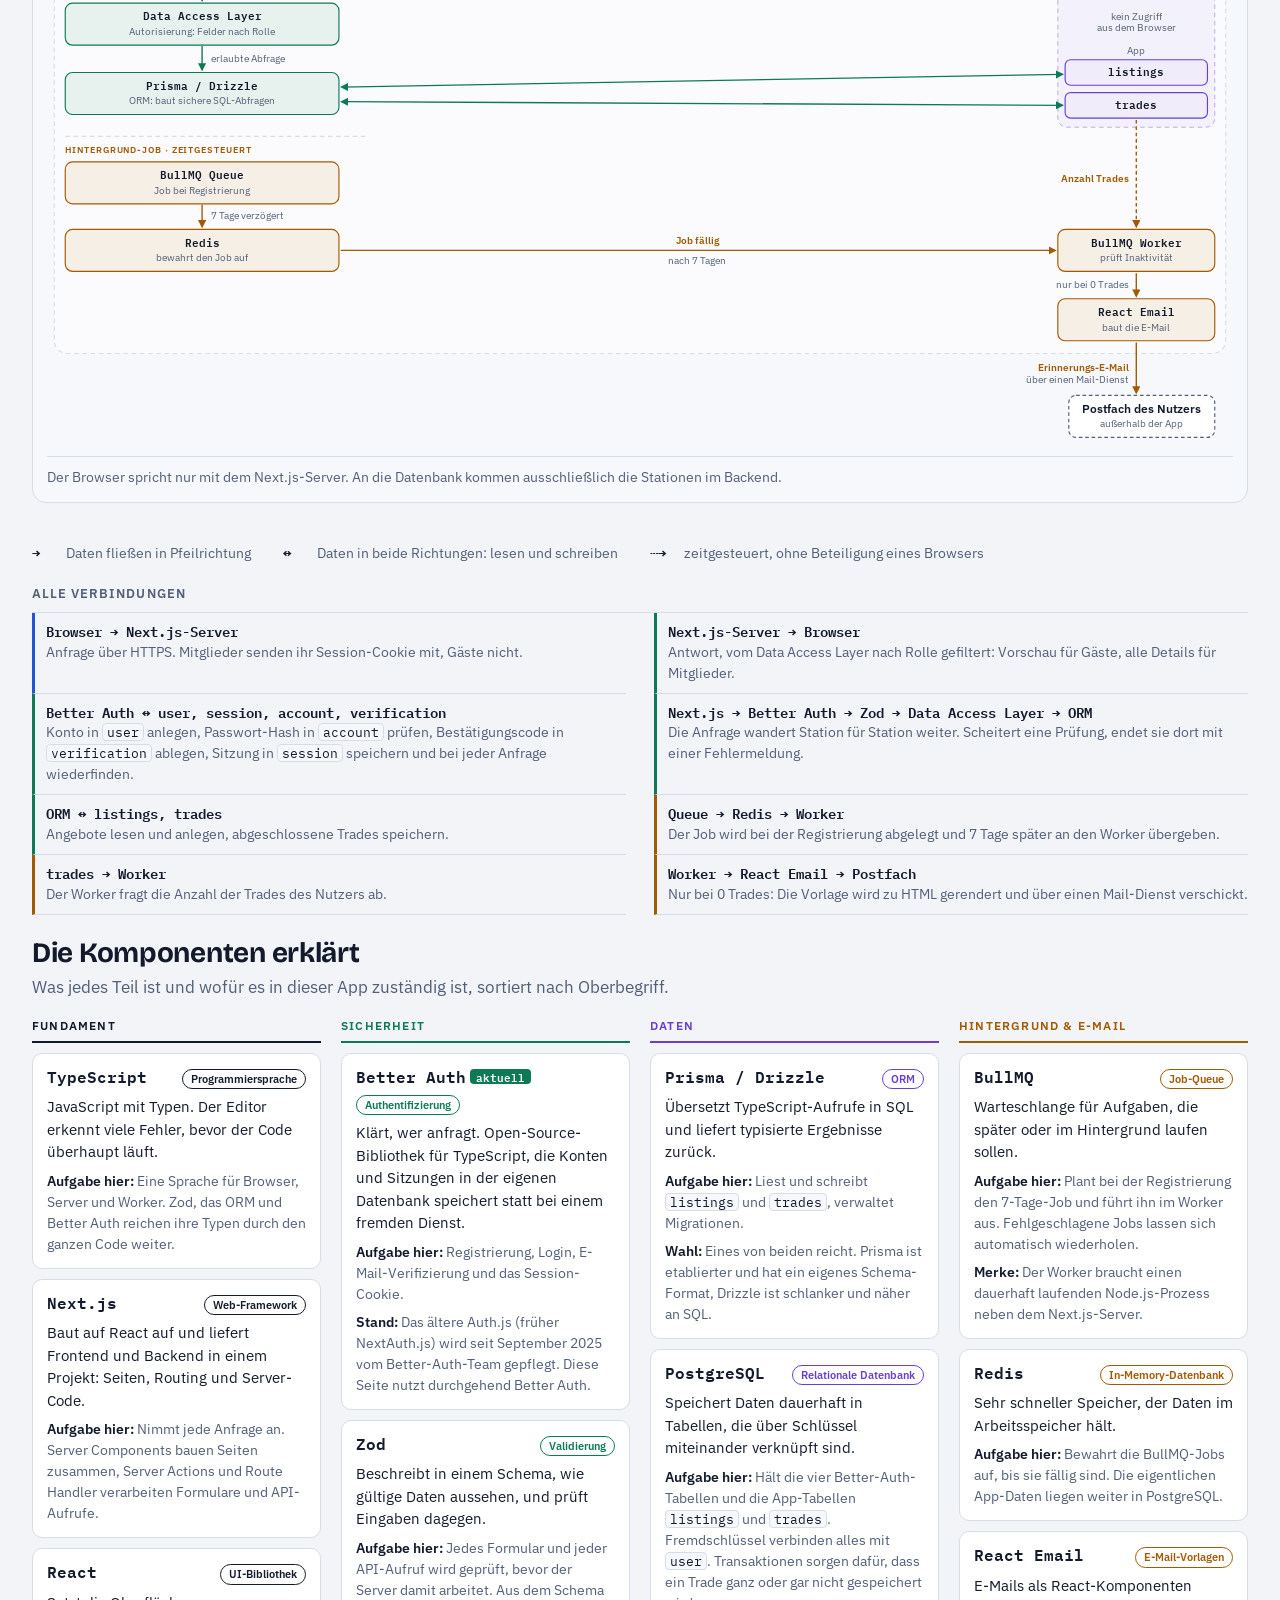
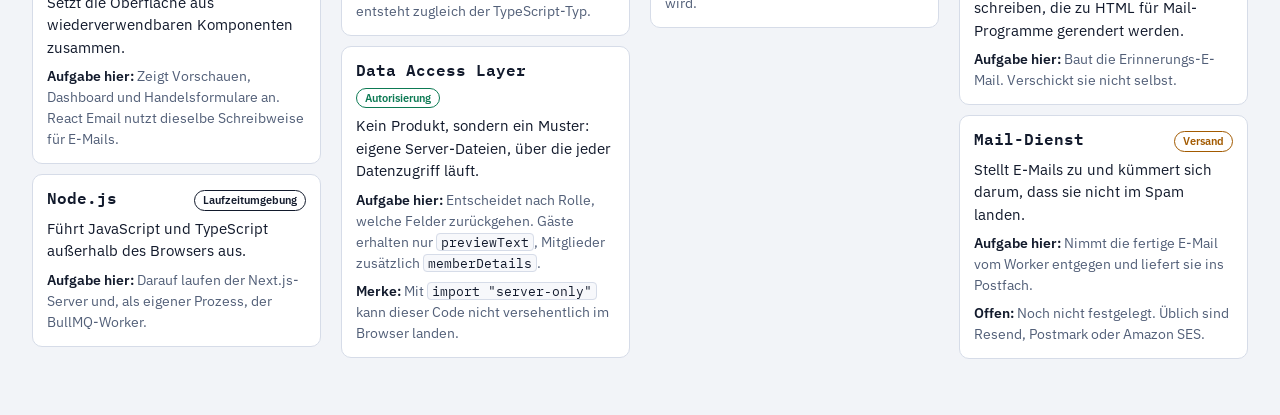
==== commit 6c397e97: "fix(praesentation): arrowheads sit on straight curve ends; stack bar equal columns; legend with PK, " ====
--- a/Praesentation/index.html
+++ b/Praesentation/index.html
@@ -302,6 +302,12 @@
     <span class="wide"><i></i>Anfrage und Datenfluss</span>
     <span class="wide"><i class="d"></i>Hintergrund-Job, zeitgesteuert</span>
     <span><span class="chip to3">name</span> Tabelle, auf die eine Station zugreift</span>
+    <span style="--c:var(--s3)"><span class="tag">PK</span> Primärschlüssel: eindeutige ID der Zeile</span>
+    <span style="--c:var(--s3)"><span class="tag">FK</span> Fremdschlüssel: verweist auf eine Zeile einer anderen Tabelle</span>
+    <span style="--c:var(--s3)"><span class="tag priv">Hash</span> Passwort nur als Hash gespeichert, nie im Klartext</span>
+    <span style="--c:var(--s3)"><span class="tag">öffentlich</span> <span class="tag priv">nur Mitglieder</span> Sichtbarkeit eines Felds</span>
+    <span><span class="step" style="--c:var(--s1)">1</span> Nummer der Station im gewählten Weg</span>
+    <span><span class="badge-now">aktuell</span> aktiv gepflegte Bibliothek, hier eingesetzt</span>
   </div>
 </section>
 
@@ -349,8 +355,8 @@
         <rect class="g-box k2" x="20" y="158" width="1260" height="46" rx="8"/>
         <text class="g-name" x="650" y="177" text-anchor="middle">Next.js App Router</text>
         <text class="g-sub" x="650" y="193" text-anchor="middle">Einstiegspunkt: Seiten, Server Actions, Route Handler</text>
-        <line class="a a2" x1="44" y1="205" x2="44" y2="231" marker-end="url(#e2)"/>
-        <text class="g-sub" x="54" y="223">Anfrage, bei Mitgliedern mit Cookie</text>
+        <line class="a a2" x1="170" y1="205" x2="170" y2="231" marker-end="url(#e2)"/>
+        <text class="g-sub" x="180" y="223">Anfrage, bei Mitgliedern mit Cookie</text>
 
         <g transform="translate(0,76)">
 
@@ -375,47 +381,47 @@
         <text class="g-name" x="1194" y="426" text-anchor="middle">trades</text>
 
         <!-- Better Auth <-> eigene Tabellen -->
-        <line class="a a2" x1="383" y1="166" x2="1113" y2="204" marker-start="url(#e2)" marker-end="url(#e2)"/>
-        <line class="a a2" x1="383" y1="176" x2="1113" y2="234" marker-start="url(#e2)" marker-end="url(#e2)"/>
-        <line class="a a2" x1="383" y1="186" x2="1113" y2="264" marker-start="url(#e2)" marker-end="url(#e2)"/>
-        <line class="a a2" x1="383" y1="196" x2="1113" y2="294" marker-start="url(#e2)" marker-end="url(#e2)"/>
+        <line class="a a2" x1="323" y1="166" x2="1113" y2="204" marker-start="url(#e2)" marker-end="url(#e2)"/>
+        <line class="a a2" x1="323" y1="176" x2="1113" y2="234" marker-start="url(#e2)" marker-end="url(#e2)"/>
+        <line class="a a2" x1="323" y1="186" x2="1113" y2="264" marker-start="url(#e2)" marker-end="url(#e2)"/>
+        <line class="a a2" x1="323" y1="196" x2="1113" y2="294" marker-start="url(#e2)" marker-end="url(#e2)"/>
 
         <!-- Vier Stationen -->
-        <rect class="g-box k2" x="20" y="158" width="360" height="46" rx="8"/>
-        <text class="g-name" x="200" y="177" text-anchor="middle">Better Auth</text>
-        <text class="g-sub" x="200" y="193" text-anchor="middle">Authentifizierung: wer fragt an?</text>
-        <line class="a a2" x1="44" y1="205" x2="44" y2="231" marker-end="url(#e2)"/>
-        <text class="g-sub" x="54" y="223">Rolle: Gast oder Mitglied</text>
-
-        <rect class="g-box k2" x="20" y="234" width="360" height="46" rx="8"/>
-        <text class="g-name" x="200" y="253" text-anchor="middle">Zod</text>
-        <text class="g-sub" x="200" y="269" text-anchor="middle">Validierung: prüft jede Eingabe</text>
-        <line class="a a2" x1="44" y1="281" x2="44" y2="307" marker-end="url(#e2)"/>
-        <text class="g-sub" x="54" y="299">nur gültige Eingaben</text>
-
-        <rect class="g-box k2" x="20" y="310" width="360" height="46" rx="8"/>
-        <text class="g-name" x="200" y="329" text-anchor="middle">Data Access Layer</text>
-        <text class="g-sub" x="200" y="345" text-anchor="middle">Autorisierung: Felder nach Rolle</text>
-        <line class="a a2" x1="44" y1="357" x2="44" y2="383" marker-end="url(#e2)"/>
-        <text class="g-sub" x="54" y="375">erlaubte Abfrage</text>
-
-        <rect class="g-box k2" x="20" y="386" width="360" height="46" rx="8"/>
-        <text class="g-name" x="200" y="405" text-anchor="middle">Prisma / Drizzle</text>
-        <text class="g-sub" x="200" y="421" text-anchor="middle">ORM: baut sichere SQL-Abfragen</text>
+        <rect class="g-box k2" x="20" y="158" width="300" height="46" rx="8"/>
+        <text class="g-name" x="170" y="177" text-anchor="middle">Better Auth</text>
+        <text class="g-sub" x="170" y="193" text-anchor="middle">Authentifizierung: wer fragt an?</text>
+        <line class="a a2" x1="170" y1="205" x2="170" y2="231" marker-end="url(#e2)"/>
+        <text class="g-sub" x="180" y="223">Rolle: Gast oder Mitglied</text>
+
+        <rect class="g-box k2" x="20" y="234" width="300" height="46" rx="8"/>
+        <text class="g-name" x="170" y="253" text-anchor="middle">Zod</text>
+        <text class="g-sub" x="170" y="269" text-anchor="middle">Validierung: prüft jede Eingabe</text>
+        <line class="a a2" x1="170" y1="281" x2="170" y2="307" marker-end="url(#e2)"/>
+        <text class="g-sub" x="180" y="299">nur gültige Eingaben</text>
+
+        <rect class="g-box k2" x="20" y="310" width="300" height="46" rx="8"/>
+        <text class="g-name" x="170" y="329" text-anchor="middle">Data Access Layer</text>
+        <text class="g-sub" x="170" y="345" text-anchor="middle">Autorisierung: Felder nach Rolle</text>
+        <line class="a a2" x1="170" y1="357" x2="170" y2="383" marker-end="url(#e2)"/>
+        <text class="g-sub" x="180" y="375">erlaubte Abfrage</text>
+
+        <rect class="g-box k2" x="20" y="386" width="300" height="46" rx="8"/>
+        <text class="g-name" x="170" y="405" text-anchor="middle">Prisma / Drizzle</text>
+        <text class="g-sub" x="170" y="421" text-anchor="middle">ORM: baut sichere SQL-Abfragen</text>
 
         <!-- Server <-> Datenbank -->
-        <line class="a a2" x1="383" y1="402" x2="1113" y2="388" marker-start="url(#e2)" marker-end="url(#e2)"/>
-        <line class="a a2" x1="383" y1="418" x2="1113" y2="422" marker-start="url(#e2)" marker-end="url(#e2)"/>
+        <line class="a a2" x1="323" y1="402" x2="1113" y2="388" marker-start="url(#e2)" marker-end="url(#e2)"/>
+        <line class="a a2" x1="323" y1="418" x2="1113" y2="422" marker-start="url(#e2)" marker-end="url(#e2)"/>
 
         <!-- Hintergrund-Job -->
-        <line class="g-div" x1="20" y1="456" x2="410" y2="456"/>
+        <line class="g-div" x1="20" y1="456" x2="350" y2="456"/>
         <text class="g-layer f4" x="20" y="474">HINTERGRUND-JOB · ZEITGESTEUERT</text>
 
         <rect class="g-box k4" x="20" y="484" width="300" height="46" rx="8"/>
         <text class="g-name" x="170" y="503" text-anchor="middle">BullMQ Queue</text>
         <text class="g-sub" x="170" y="519" text-anchor="middle">Job bei Registrierung</text>
-        <line class="a a4" x1="44" y1="531" x2="44" y2="555" marker-end="url(#e4)"/>
-        <text class="g-sub" x="54" y="547">7 Tage verzögert</text>
+        <line class="a a4" x1="170" y1="531" x2="170" y2="555" marker-end="url(#e4)"/>
+        <text class="g-sub" x="180" y="547">7 Tage verzögert</text>
 
         <rect class="g-box k4" x="20" y="558" width="300" height="46" rx="8"/>
         <text class="g-name" x="170" y="577" text-anchor="middle">Redis</text>
--- a/Praesentation/style.css
+++ b/Praesentation/style.css
@@ -58,7 +58,7 @@
   .groups{display:grid;grid-template-columns:repeat(4,1fr);gap:8px}
   /* Sehr breit: Fundament und Gruppen als eine Leiste mit sieben Feldern */
   @media (min-width:1400px){
-    .stackbar{display:grid;grid-template-columns:repeat(3,minmax(0,.8fr)) repeat(4,minmax(0,1fr));gap:8px}
+    .stackbar{display:grid;grid-template-columns:repeat(7,minmax(0,1fr));gap:8px}
     .stackbar>.base,.stackbar>.groups{display:contents}
     .base-item{justify-content:center}
   }
@@ -245,7 +245,7 @@
   @media (min-width:1400px){
     header p,.sec-lead{font-size:18px}
     .caption{font-size:16px}
-    .base-item span{font-size:12px} .base-item b{font-size:22px} .base-item em{font-size:14px}
+    .base-item span{font-size:12px} .base-item b{font-size:26px} .base-item em{font-size:14px}
     .grp h4{font-size:12px} .grp li b{font:600 14.5px/1.35 var(--font-mono)} .grp li span{font-size:13.5px}
     .layer-title b{font-size:13px} .layer-title span{font-size:15px}
     .col h2{font-size:20px} .col-sub{font-size:15px}
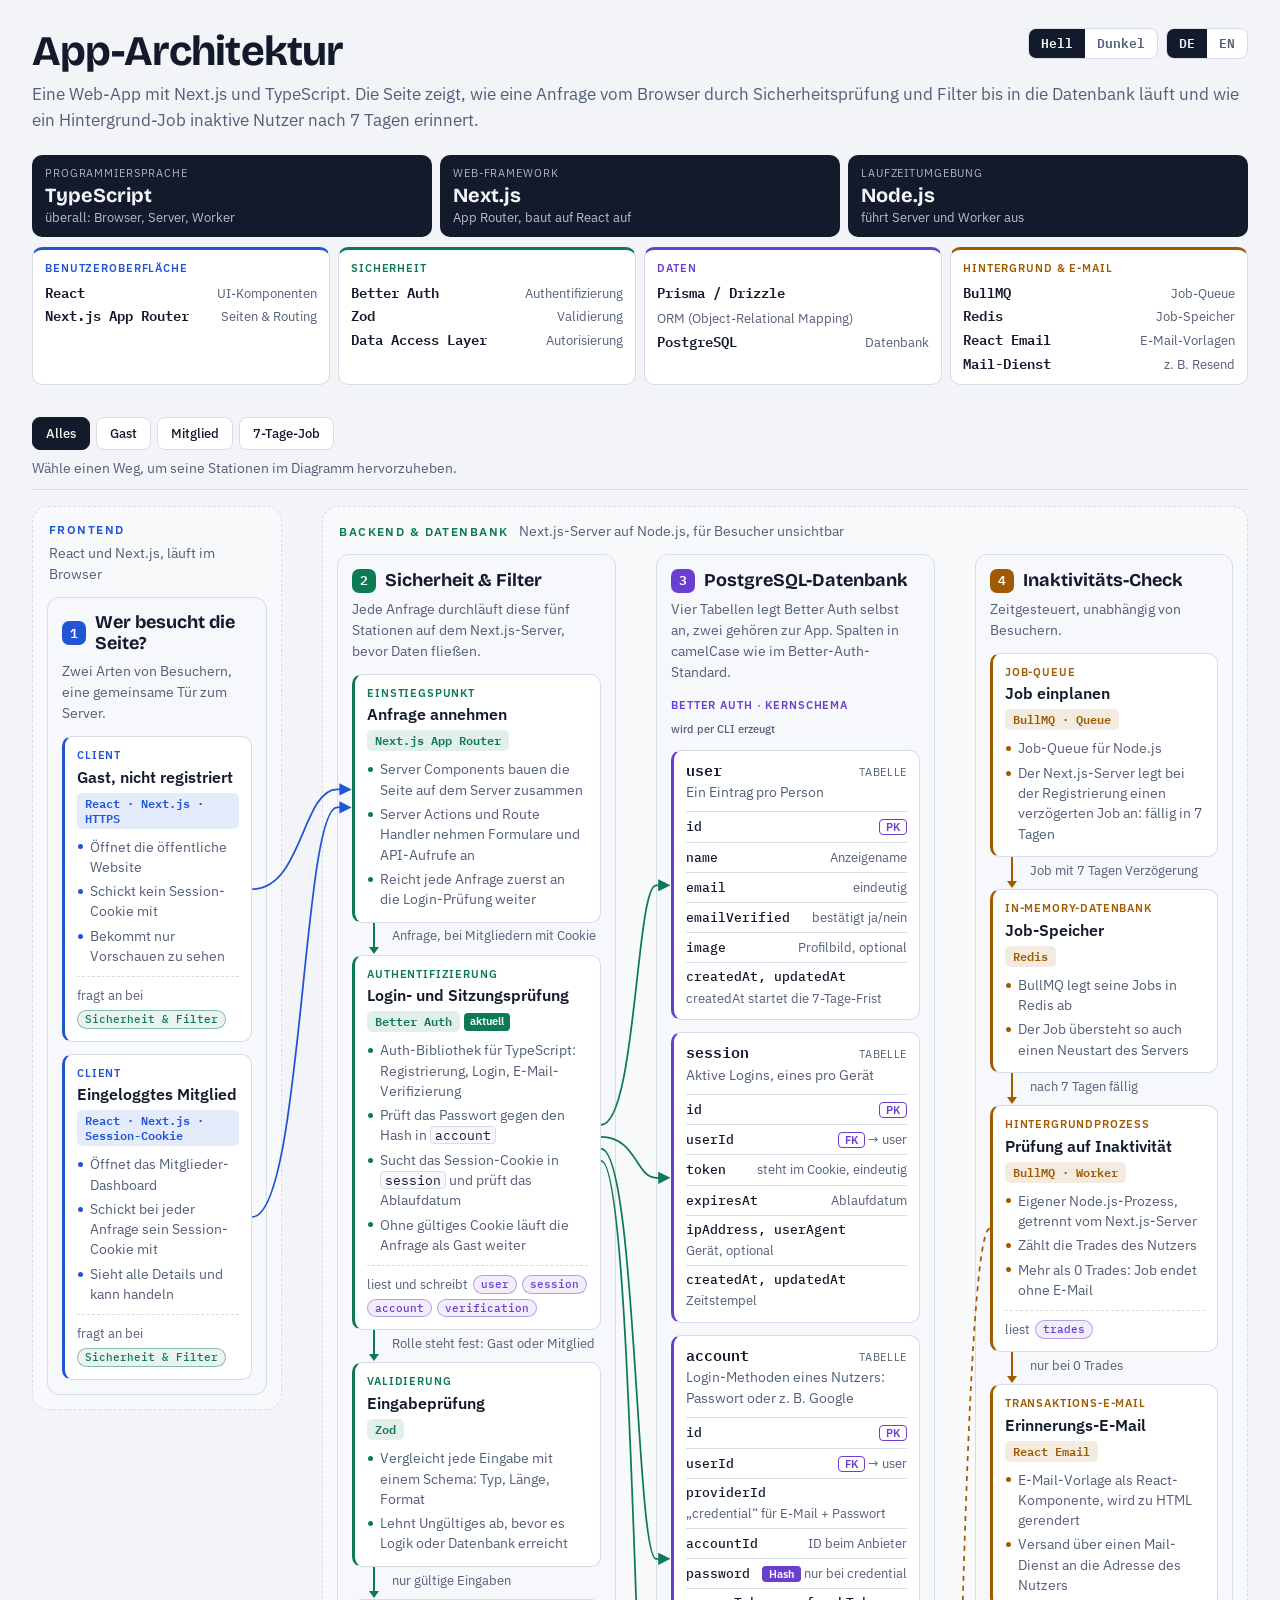
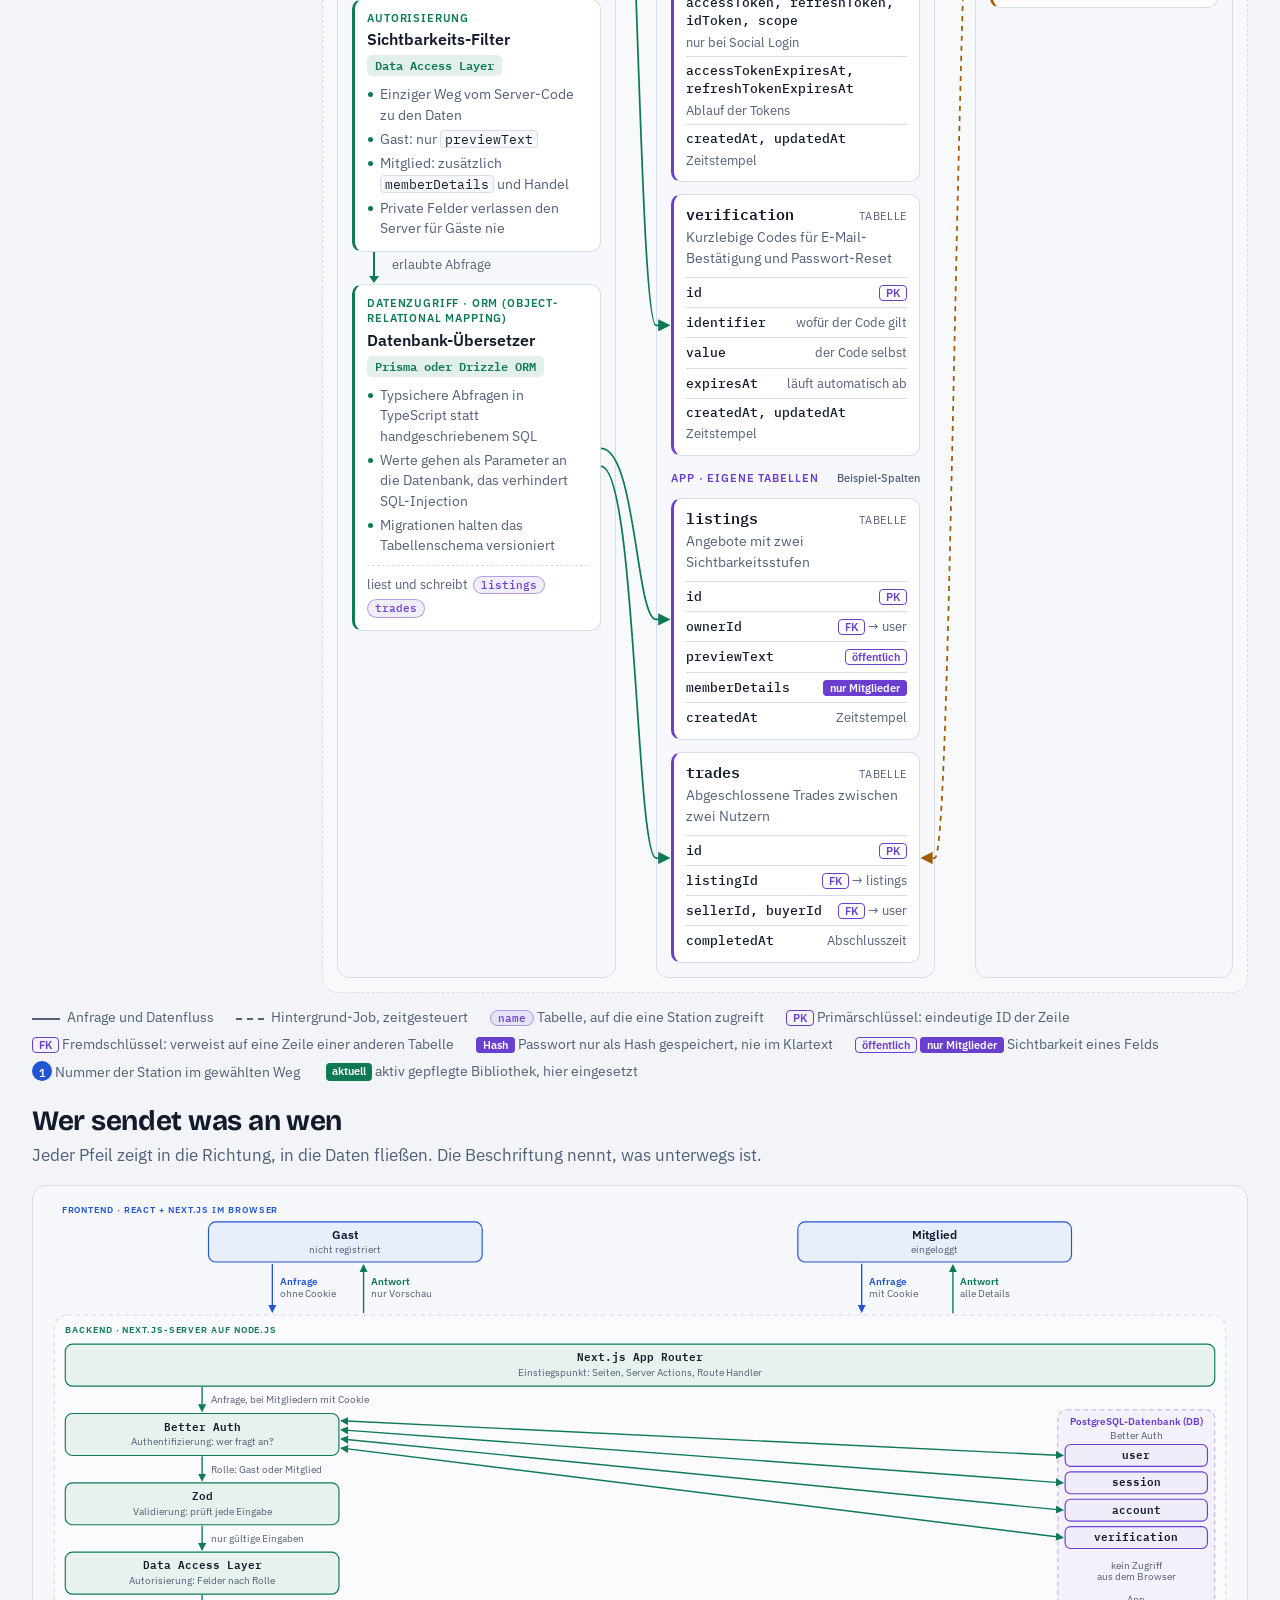
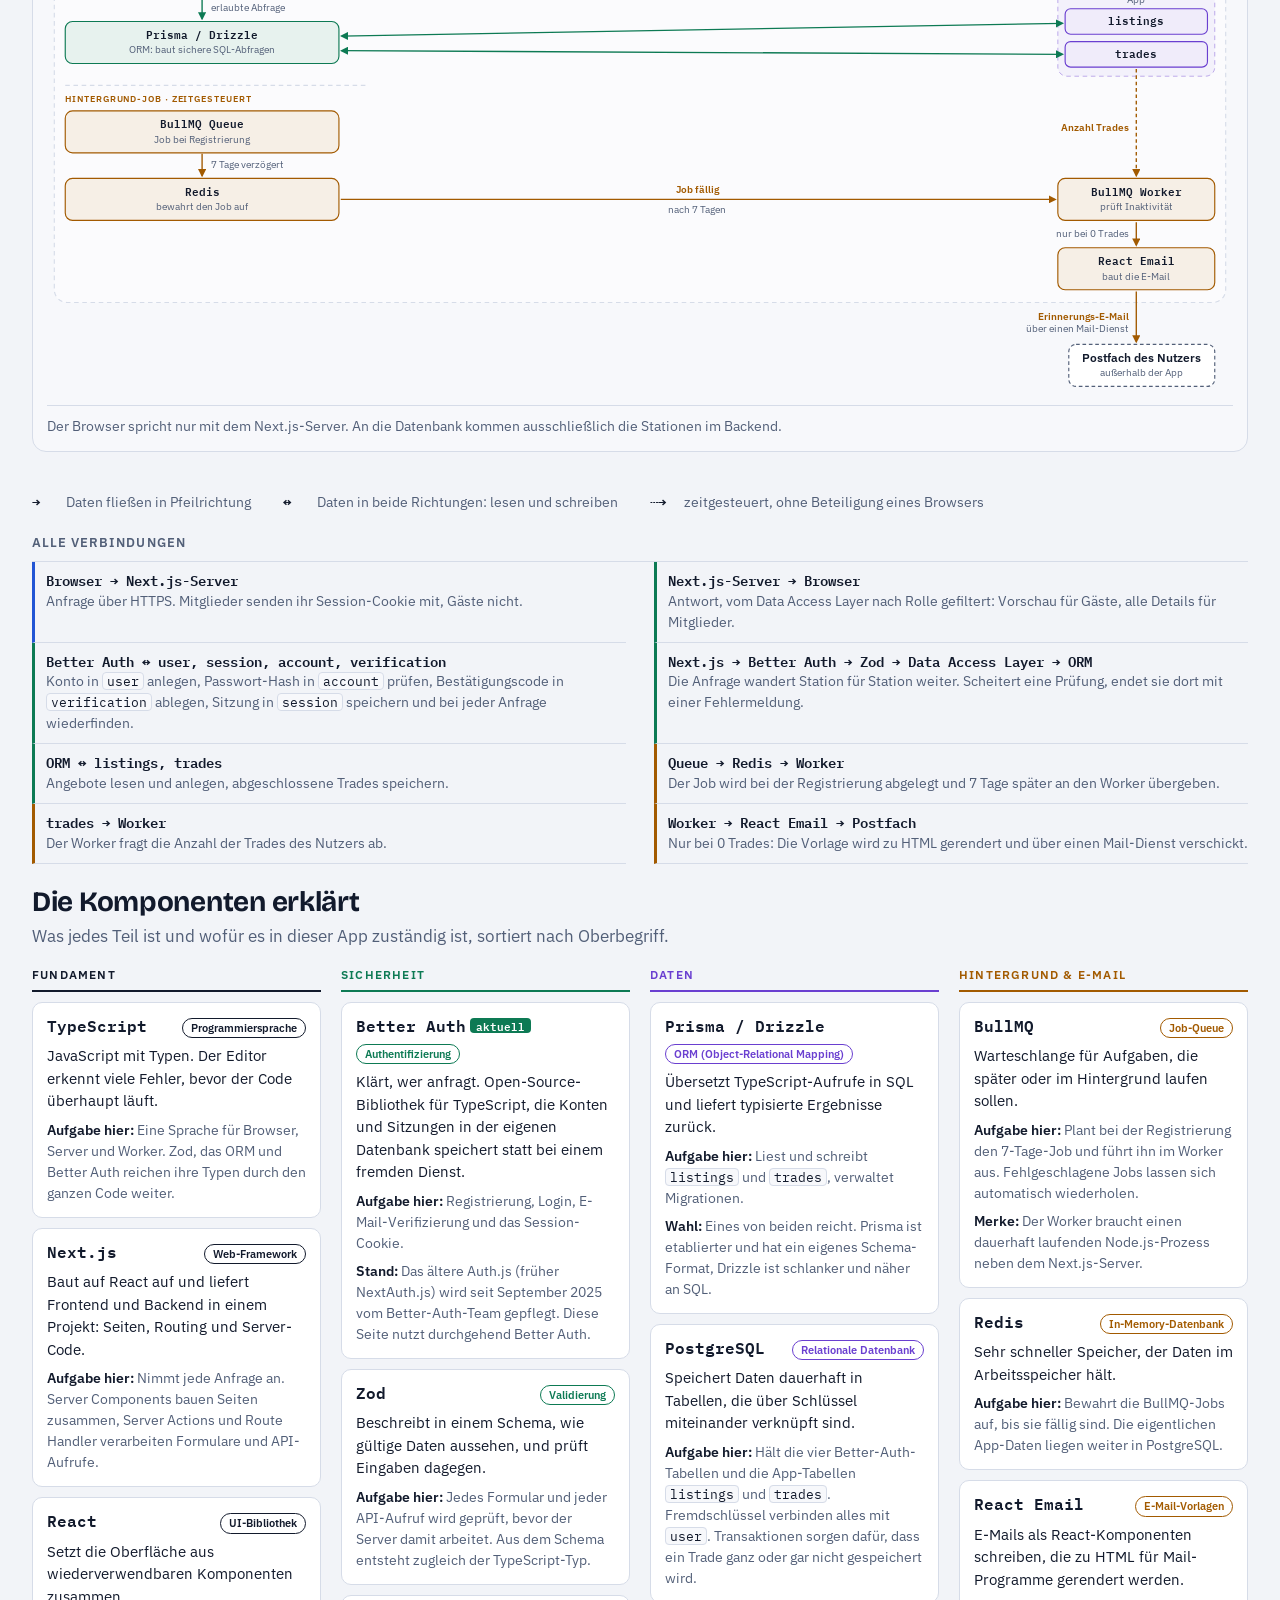
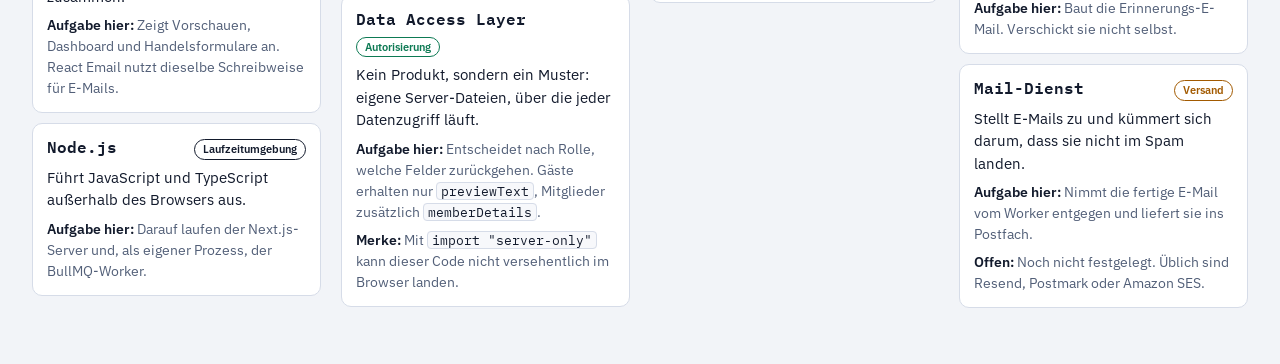
==== commit 8096d98c: "style(praesentation): spell out ORM (Object-Relational Mapping) on slide 1 and the page Co-Authored-" ====
--- a/Praesentation/index.html
+++ b/Praesentation/index.html
@@ -31,7 +31,7 @@
 <div class="groups" aria-label="Tech-Stack nach Oberbegriffen">
   <div class="grp" style="--c:var(--s1)"><h4>Benutzeroberfläche</h4><ul><li><b>React</b><span>UI-Komponenten</span></li><li><b>Next.js App Router</b><span>Seiten &amp; Routing</span></li></ul></div>
   <div class="grp" style="--c:var(--s2)"><h4>Sicherheit</h4><ul><li><b>Better Auth</b><span>Authentifizierung</span></li><li><b>Zod</b><span>Validierung</span></li><li><b>Data Access Layer</b><span>Autorisierung</span></li></ul></div>
-  <div class="grp" style="--c:var(--s3)"><h4>Daten</h4><ul><li><b>Prisma / Drizzle</b><span>ORM</span></li><li><b>PostgreSQL</b><span>Datenbank</span></li></ul></div>
+  <div class="grp" style="--c:var(--s3)"><h4>Daten</h4><ul><li><b>Prisma / Drizzle</b><span>ORM (Object-Relational Mapping)</span></li><li><b>PostgreSQL</b><span>Datenbank</span></li></ul></div>
   <div class="grp" style="--c:var(--s4)"><h4>Hintergrund &amp; E-Mail</h4><ul><li><b>BullMQ</b><span>Job-Queue</span></li><li><b>Redis</b><span>Job-Speicher</span></li><li><b>React Email</b><span>E-Mail-Vorlagen</span></li><li><b>Mail-Dienst</b><span>z.&nbsp;B. Resend</span></li></ul></div>
 </div>
 </div>
@@ -148,7 +148,7 @@
               </article>
               <div class="hop" data-paths="guest member">erlaubte Abfrage</div>
               <article class="node" id="orm" data-paths="guest member">
-                <span class="kat">Datenzugriff · ORM</span>
+                <span class="kat">Datenzugriff · ORM (Object-Relational Mapping)</span>
                 <div class="node-head"><span class="step"></span><h3>Datenbank-Übersetzer</h3></div>
                 <span class="tech">Prisma oder Drizzle ORM</span>
                 <ul>
@@ -537,7 +537,7 @@
       <h3>Daten</h3>
       <div class="gloss-grid">
         <article class="card">
-          <div class="card-head"><h4>Prisma / Drizzle</h4><span class="role">ORM</span></div>
+          <div class="card-head"><h4>Prisma / Drizzle</h4><span class="role">ORM (Object-Relational Mapping)</span></div>
           <p>Übersetzt TypeScript-Aufrufe in SQL und liefert typisierte Ergebnisse zurück.</p>
           <div class="row"><b>Aufgabe hier:</b> Liest und schreibt <code>listings</code> und <code>trades</code>, verwaltet Migrationen.</div>
           <div class="row"><b>Wahl:</b> Eines von beiden reicht. Prisma ist etablierter und hat ein eigenes Schema-Format, Drizzle ist schlanker und näher an SQL.</div>
--- a/Praesentation/style.css
+++ b/Praesentation/style.css
@@ -24,10 +24,11 @@
   *{box-sizing:border-box;margin:0;padding:0}
   body{background:var(--bg);color:var(--ink);font-family:var(--font-body);font-size:16px;line-height:1.5;
        padding:28px clamp(16px,2.5vw,48px) 56px;-webkit-text-size-adjust:100%}
-  .page{display:flex;flex-direction:column;gap:22px}
+  /* Obergrenze 1880 px: bei 1920 px Fensterbreite volle Breite, beim Rauszoomen wird die Seite kleiner */
+  .page{max-width:1880px;margin:0 auto;display:flex;flex-direction:column;gap:22px}
 
   header h1{font-family:var(--font-display);font-size:clamp(28px,4.2vw,42px);font-weight:700;letter-spacing:-.02em;line-height:1.1;text-wrap:balance}
-  header p{color:var(--muted);margin-top:8px;max-width:72ch;font-size:17px;text-wrap:pretty}
+  header p{color:var(--muted);margin-top:8px;font-size:17px;text-wrap:pretty}
 
   /* Stack-Leiste */
   .stack{list-style:none;display:grid;grid-template-columns:repeat(auto-fit,minmax(150px,1fr));gap:8px}
@@ -57,8 +58,8 @@
   .stackbar{display:flex;flex-direction:column;gap:10px}
   .groups{display:grid;grid-template-columns:repeat(4,1fr);gap:8px}
   /* Sehr breit: Fundament und Gruppen als eine Leiste mit sieben Feldern */
-  @media (min-width:1400px){
-    .stackbar{display:grid;grid-template-columns:repeat(7,minmax(0,1fr));gap:8px}
+  @media (min-width:1850px){
+    .stackbar{display:grid;grid-template-columns:repeat(3,minmax(0,1fr)) repeat(4,minmax(0,1.25fr));gap:8px}
     .stackbar>.base,.stackbar>.groups{display:contents}
     .base-item{justify-content:center}
   }
@@ -179,7 +180,7 @@
 
   /* Zweite Grafik: Verbindungen */
   .sec-title{font-family:var(--font-display);font-size:clamp(22px,3vw,28px);font-weight:700;letter-spacing:-.01em;line-height:1.15;text-wrap:balance}
-  .sec-lead{color:var(--muted);margin-top:6px;max-width:72ch;font-size:17px;text-wrap:pretty}
+  .sec-lead{color:var(--muted);margin-top:6px;font-size:17px;text-wrap:pretty}
   .connect{display:grid;grid-template-columns:minmax(0,1fr);gap:40px;align-items:start;margin-top:16px}
   .fig{background:var(--surface-2);border:1px solid var(--line);border-radius:14px;padding:14px}
   .fig svg{display:block;width:100%;height:auto}
@@ -214,7 +215,8 @@
   @media (min-width:1400px){
     .layers{grid-template-columns:minmax(230px,.9fr) 4.2fr}
     .be-cols{grid-template-columns:1fr 1.5fr 1fr}
-    .cols{display:grid;grid-template-columns:1fr 1fr;column-gap:20px}
+    .cols{display:grid;grid-template-columns:1fr 1fr;column-gap:24px;
+          background:linear-gradient(var(--line),var(--line)) center/1px 100% no-repeat}
     .cols div:last-child{border-bottom:1px solid var(--line);padding-bottom:5px}
   }
   /* Breit: Glossar-Gruppen als vier Spalten */
@@ -259,3 +261,7 @@
     .key{flex-direction:row;flex-wrap:wrap;gap:8px 32px}
     .links dl{display:grid;grid-template-columns:repeat(auto-fill,minmax(400px,1fr));column-gap:28px}
   }
+  /* Stack-Leiste einzeilig: Name und Rolle je Zeile ohne Umbruch */
+  @media (min-width:1850px){
+    .grp li b{font-size:13px} .grp li span{font-size:12px} .base-item em{font-size:13px}
+  }
